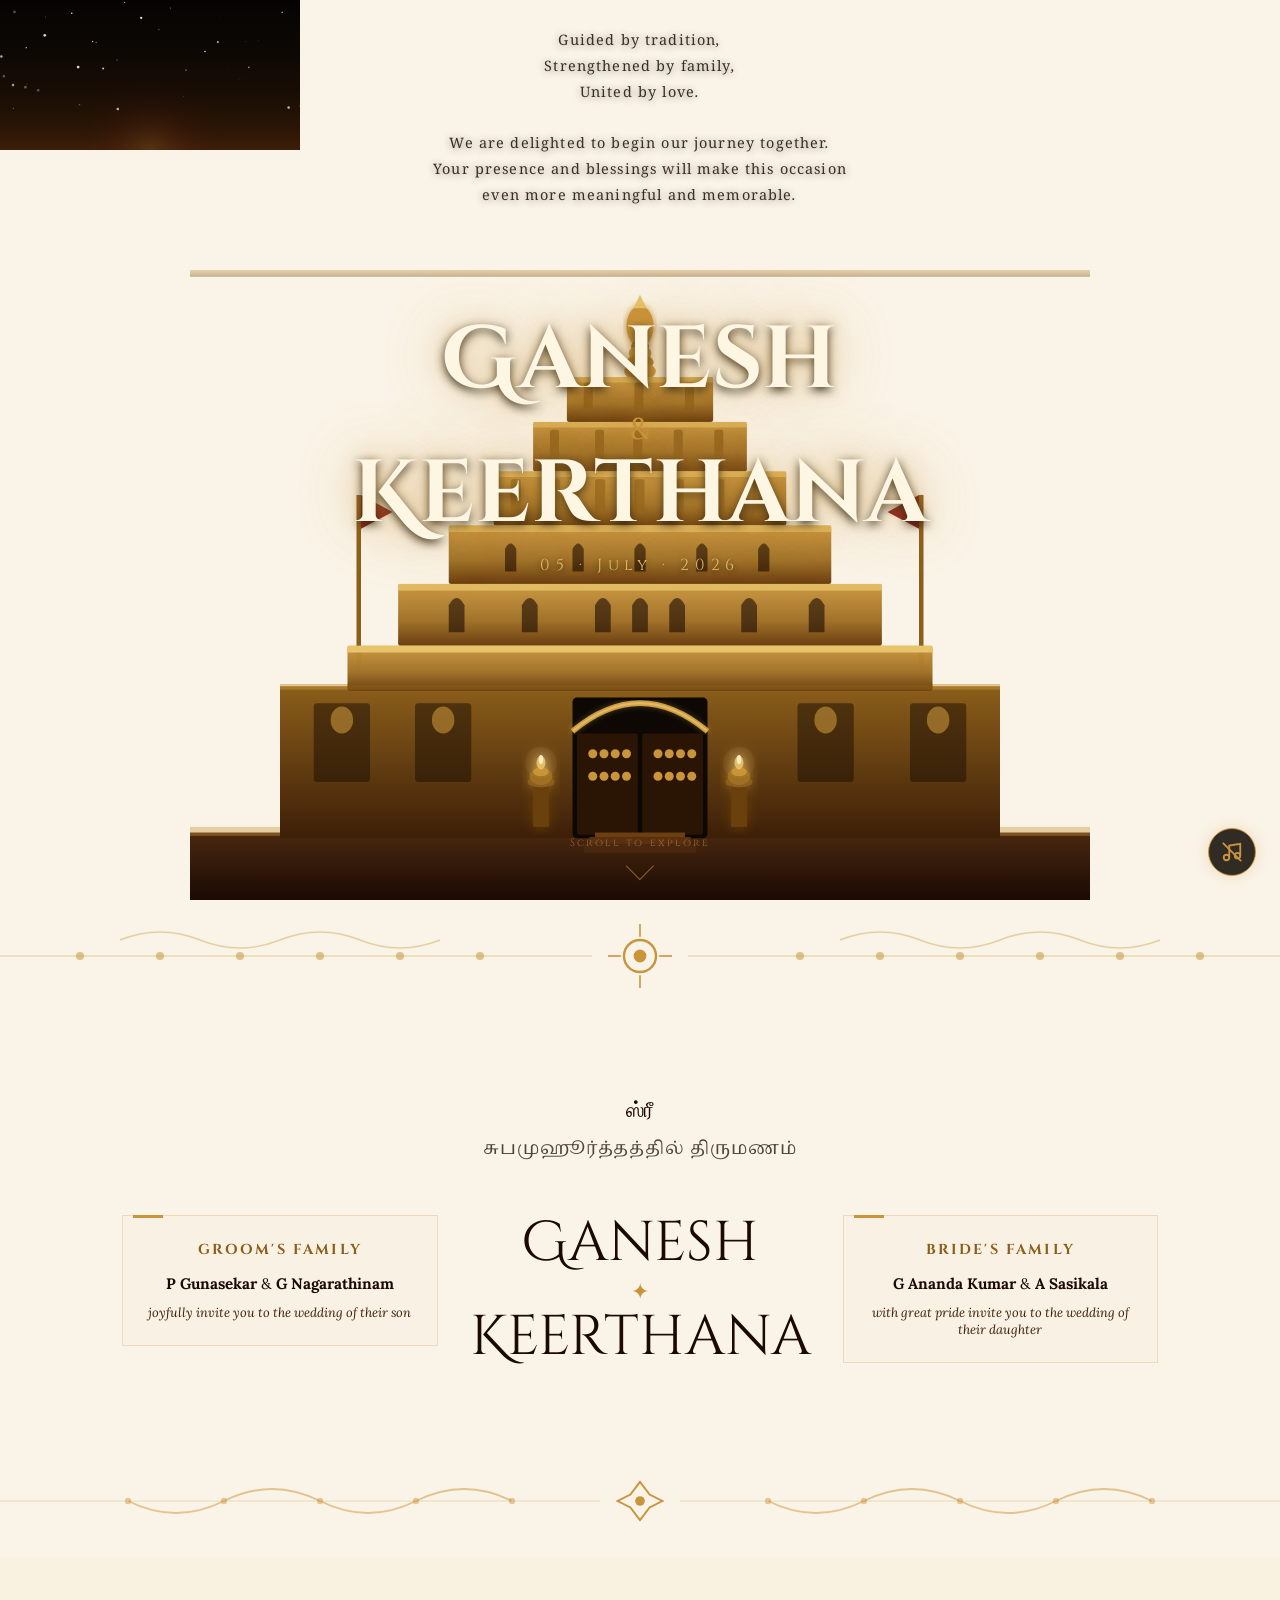
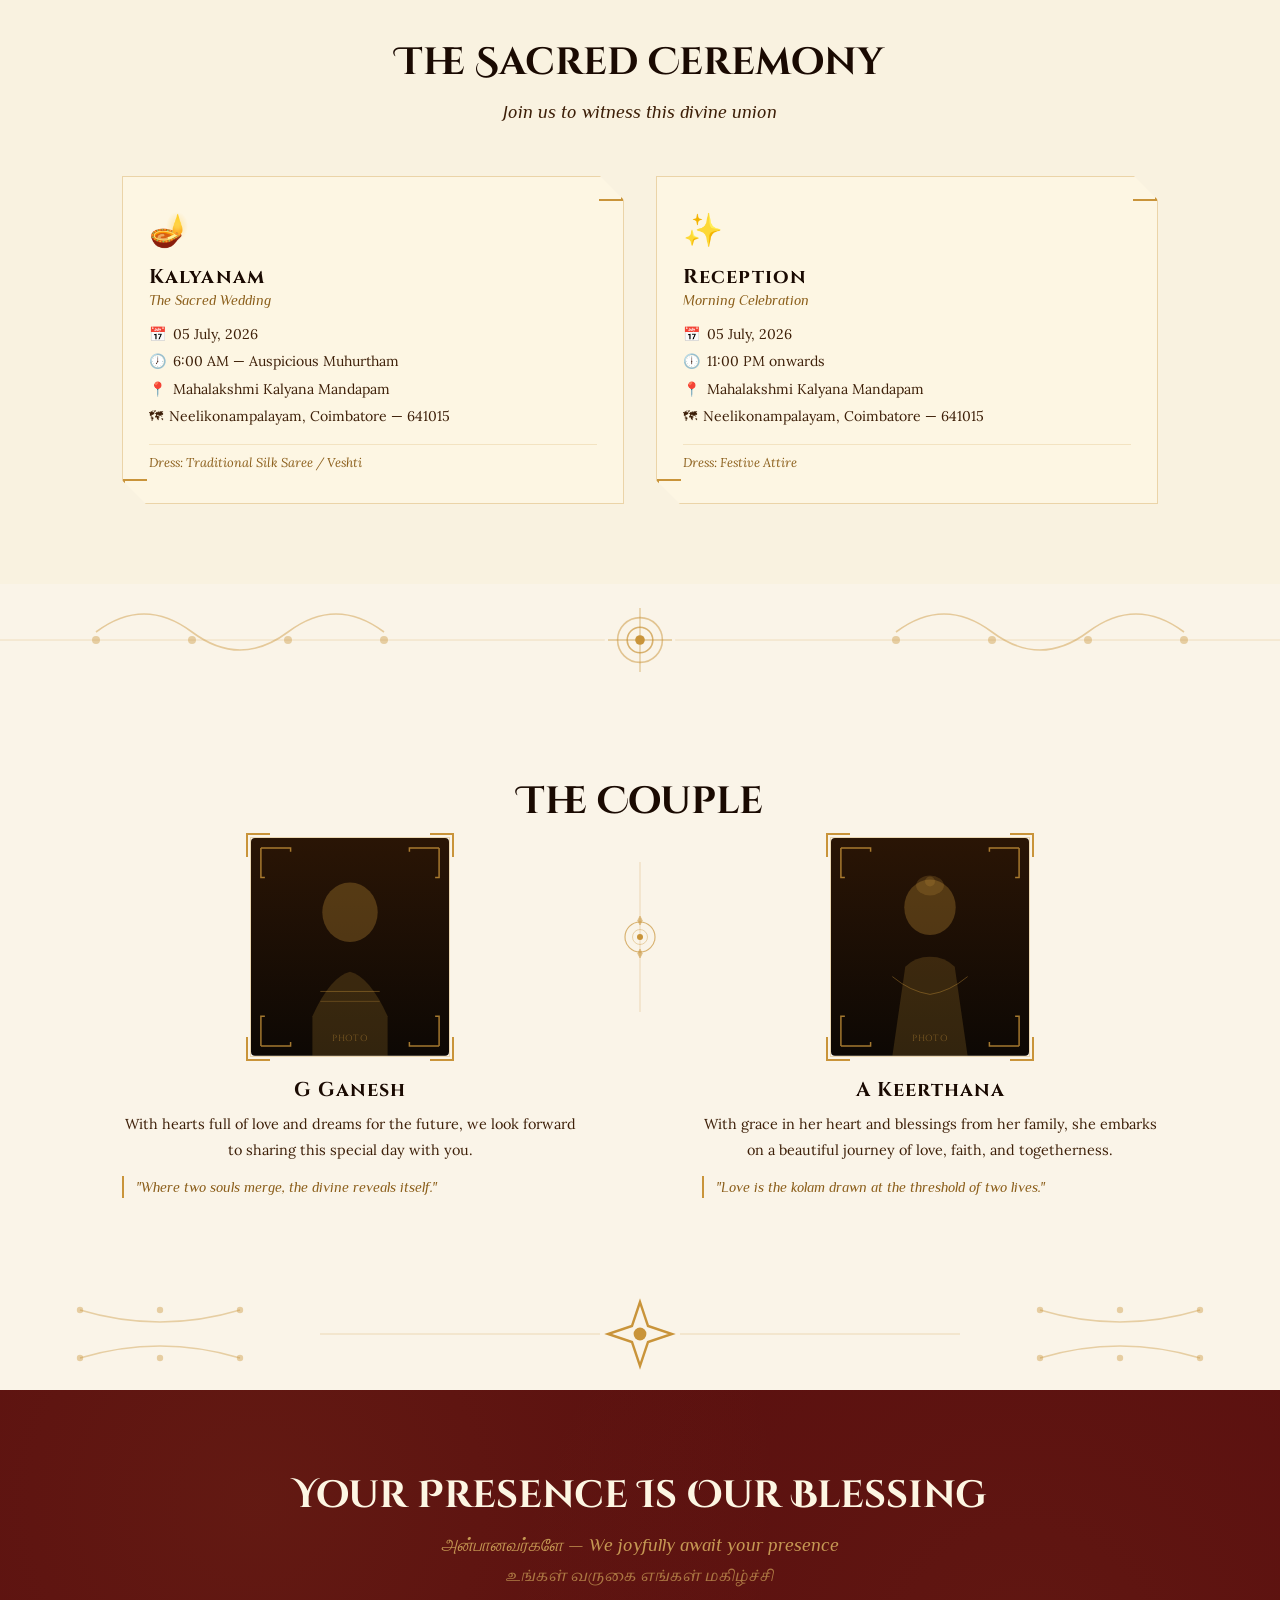
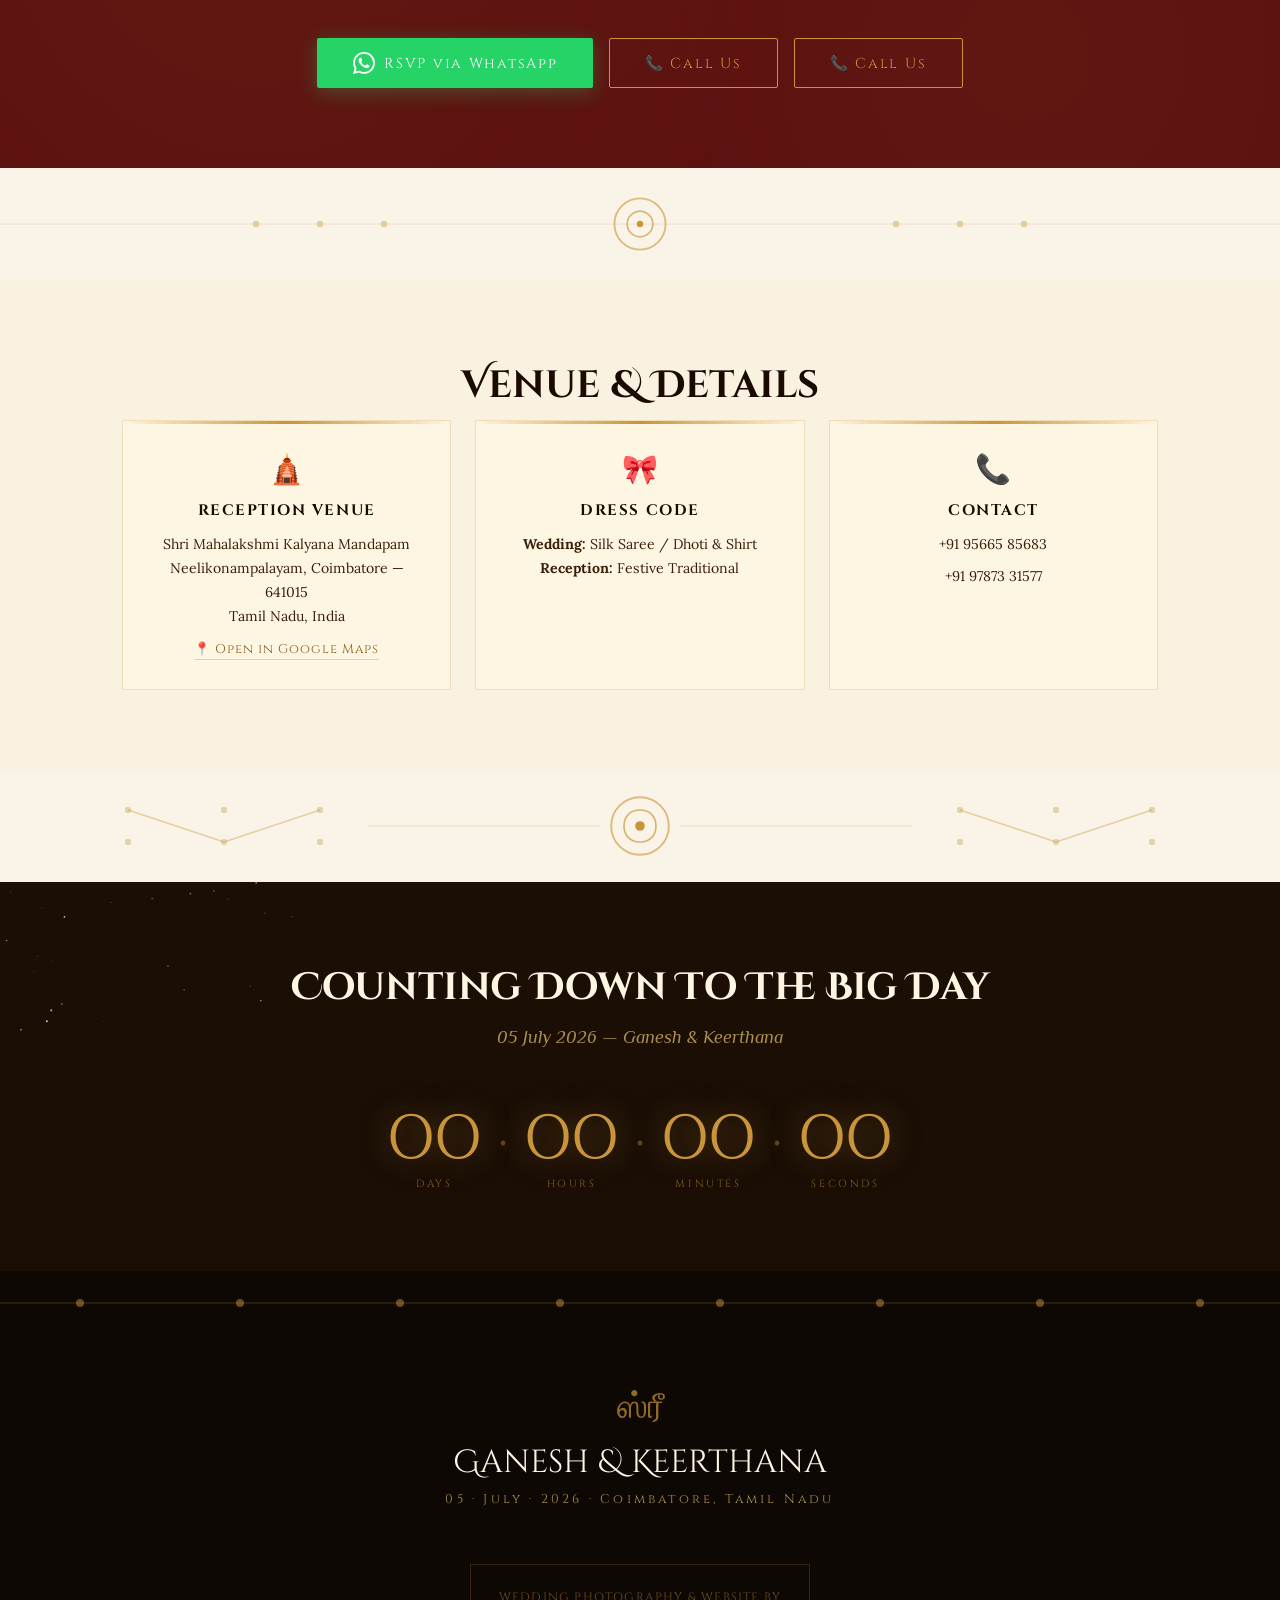
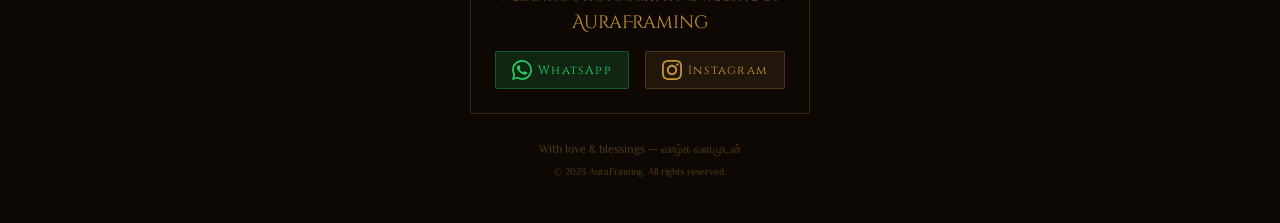
==== invitation.html @ c66b98dd "Updated website TEXT" ====
<!DOCTYPE html>
<html lang="en">
<head>
  <meta charset="UTF-8" />
  <meta name="viewport" content="width=device-width, initial-scale=1.0" />
  <title>Ganesh & Keerthana — Wedding Invitation</title>
  <link rel="stylesheet" href="css/style.css" />
  <link href="https://fonts.googleapis.com/css2?family=Cinzel+Decorative:wght@400;700;900&family=Cinzel:wght@400;600;900&family=Philosopher:ital,wght@0,400;0,700;1,400&family=Lora:ital,wght@0,400;0,600;1,400&family=Noto+Serif+Tamil:wght@400;600;700&display=swap" rel="stylesheet" />
</head>
<body>

<!-- ═══ SCROLL PROGRESS BAR ═══ -->
<div id="scroll-bar"></div>

<!-- ═══ FLOATING DEEPAM LAMPS ═══ -->
<div id="lamp-container"></div>

<!-- ═══ MUSIC TOGGLE ═══ -->
<button id="music-btn" title="Toggle Music" onclick="toggleMusic()">
  <svg id="music-icon-on" viewBox="0 0 24 24" width="22" height="22" fill="none" stroke="currentColor" stroke-width="2">
    <path d="M9 18V5l12-2v13"/><circle cx="6" cy="18" r="3"/><circle cx="18" cy="16" r="3"/>
  </svg>
  <svg id="music-icon-off" viewBox="0 0 24 24" width="22" height="22" fill="none" stroke="currentColor" stroke-width="2" style="display:none;">
    <path d="M9 18V5l12-2v13"/><circle cx="6" cy="18" r="3"/><circle cx="18" cy="16" r="3"/>
    <line x1="2" y1="2" x2="22" y2="22" stroke="currentColor" stroke-width="2"/>
  </svg>
</button>

<audio id="bg-music" loop>
  <source src="assets/audio/Tycho - Awake.mp3" type="audio/mpeg" />
</audio>

<!-- ══════════════════════════════════════════════════════════
     §1 HERO — Temple + Stars + Names
══════════════════════════════════════════════════════════ -->
<section id="hero">
  <canvas id="hero-canvas"></canvas>

  <div class="hero-blessing">
    <span class="tamil-blessing">
Guided by tradition,<br>
Strengthened by family,<br>
United by love.<br><br>

We are delighted to begin our journey together.<br>
Your presence and blessings will make this occasion<br>
even more meaningful and memorable.
</span>
  </div>

  <!-- Temple SVG -->
  <div class="temple-wrap" id="temple-parallax">
    <svg id="temple-svg" viewBox="0 0 800 560" xmlns="http://www.w3.org/2000/svg" preserveAspectRatio="xMidYMax meet">

      <!-- Sky already in canvas; temple sits atop gradient base -->
      <defs>
        <linearGradient id="gopGrad" x1="0" y1="0" x2="0" y2="1">
          <stop offset="0%"   stop-color="#c9943a" stop-opacity=".95"/>
          <stop offset="60%"  stop-color="#a0722a"/>
          <stop offset="100%" stop-color="#6b3f10"/>
        </linearGradient>
        <linearGradient id="wallGrad" x1="0" y1="0" x2="0" y2="1">
          <stop offset="0%"   stop-color="#8b5e1a"/>
          <stop offset="100%" stop-color="#3d1f08"/>
        </linearGradient>
        <linearGradient id="groundGrad" x1="0" y1="0" x2="0" y2="1">
          <stop offset="0%"   stop-color="#4a2810"/>
          <stop offset="100%" stop-color="#1a0a03"/>
        </linearGradient>
        <filter id="glow">
          <feGaussianBlur stdDeviation="3" result="blur"/>
          <feMerge><feMergeNode in="blur"/><feMergeNode in="SourceGraphic"/></feMerge>
        </filter>
        <filter id="lampGlow">
          <feGaussianBlur stdDeviation="5" result="blur"/>
          <feMerge><feMergeNode in="blur"/><feMergeNode in="SourceGraphic"/></feMerge>
        </filter>
      </defs>

      <!-- Ground platform -->
      <rect x="0" y="500" width="800" height="60" fill="url(#groundGrad)"/>
      <rect x="0" y="495" width="800" height="8"  fill="#c9943a" opacity=".4"/>

      <!-- Wide temple wall -->
      <rect x="80"  y="370" width="640" height="135" fill="url(#wallGrad)"/>
      <rect x="80"  y="368" width="640" height="5"   fill="#c9943a" opacity=".5"/>

      <!-- Wall decorative niches -->
      <rect x="110" y="385" width="50" height="70" rx="3" fill="#1a0e05" opacity=".5"/>
      <rect x="200" y="385" width="50" height="70" rx="3" fill="#1a0e05" opacity=".5"/>
      <rect x="540" y="385" width="50" height="70" rx="3" fill="#1a0e05" opacity=".5"/>
      <rect x="640" y="385" width="50" height="70" rx="3" fill="#1a0e05" opacity=".5"/>

      <!-- Small deity figures in niches (simple) -->
      <ellipse cx="135" cy="400" rx="10" ry="12" fill="#c9943a" opacity=".6"/>
      <ellipse cx="225" cy="400" rx="10" ry="12" fill="#c9943a" opacity=".6"/>
      <ellipse cx="565" cy="400" rx="10" ry="12" fill="#c9943a" opacity=".6"/>
      <ellipse cx="665" cy="400" rx="10" ry="12" fill="#c9943a" opacity=".6"/>

      <!-- Flag poles -->
      <rect x="148" y="200" width="4"  height="175" fill="#8b5e1a"/>
      <rect x="648" y="200" width="4"  height="175" fill="#8b5e1a"/>
      <polygon points="152,200 152,230 180,215" fill="#8b1a1a"/>
      <polygon points="648,200 648,230 620,215" fill="#8b1a1a"/>

      <!-- GOPURAM — Main tower tiers (7 tiers, widening downward) -->
      <!-- Tier 7 (top — kalasha) -->
      <ellipse cx="400" cy="50"  rx="12" ry="18" fill="#c9943a" filter="url(#glow)"/>
      <ellipse cx="400" cy="68"  rx="8"  ry="6"  fill="#a07020"/>
      <!-- Pot stack -->
      <ellipse cx="400" cy="74"  rx="10" ry="7"  fill="#c9943a"/>
      <ellipse cx="400" cy="82"  rx="12" ry="7"  fill="#b08020"/>
      <ellipse cx="400" cy="90"  rx="14" ry="8"  fill="#c9943a"/>
      <!-- Finial spike -->
      <rect x="397" y="30" width="6" height="22" fill="#c9943a"/>
      <polygon points="400,22 394,34 406,34" fill="#e8c46a"/>

      <!-- Tier 6 -->
      <rect x="335" y="95"  width="130" height="40" rx="2" fill="url(#gopGrad)"/>
      <rect x="335" y="95"  width="130" height="5"  rx="1" fill="#e8c46a" opacity=".6"/>
      <!-- Miniature figures tier 6 -->
      <rect x="350" y="100" width="8"  height="25" rx="2" fill="#8b5e1a" opacity=".7"/>
      <rect x="395" y="100" width="8"  height="25" rx="2" fill="#8b5e1a" opacity=".7"/>
      <rect x="440" y="100" width="8"  height="25" rx="2" fill="#8b5e1a" opacity=".7"/>

      <!-- Tier 5 -->
      <rect x="305" y="135" width="190" height="44" rx="2" fill="url(#gopGrad)"/>
      <rect x="305" y="135" width="190" height="5"  fill="#e8c46a" opacity=".6"/>
      <rect x="320" y="142" width="8"  height="28" rx="2" fill="#8b5e1a" opacity=".7"/>
      <rect x="360" y="142" width="8"  height="28" rx="2" fill="#8b5e1a" opacity=".7"/>
      <rect x="394" y="142" width="8"  height="28" rx="2" fill="#8b5e1a" opacity=".7"/>
      <rect x="430" y="142" width="8"  height="28" rx="2" fill="#8b5e1a" opacity=".7"/>
      <rect x="466" y="142" width="8"  height="28" rx="2" fill="#8b5e1a" opacity=".7"/>

      <!-- Tier 4 -->
      <rect x="270" y="179" width="260" height="48" rx="2" fill="url(#gopGrad)"/>
      <rect x="270" y="179" width="260" height="5"  fill="#e8c46a" opacity=".7"/>
      <rect x="285" y="186" width="9"  height="32" rx="2" fill="#8b5e1a" opacity=".7"/>
      <rect x="320" y="186" width="9"  height="32" rx="2" fill="#8b5e1a" opacity=".7"/>
      <rect x="360" y="186" width="9"  height="32" rx="2" fill="#8b5e1a" opacity=".7"/>
      <rect x="395" y="186" width="9"  height="32" rx="2" fill="#8b5e1a" opacity=".7"/>
      <rect x="430" y="186" width="9"  height="32" rx="2" fill="#8b5e1a" opacity=".7"/>
      <rect x="466" y="186" width="9"  height="32" rx="2" fill="#8b5e1a" opacity=".7"/>
      <rect x="500" y="186" width="9"  height="32" rx="2" fill="#8b5e1a" opacity=".7"/>

      <!-- Tier 3 -->
      <rect x="230" y="227" width="340" height="52" rx="2" fill="url(#gopGrad)"/>
      <rect x="230" y="227" width="340" height="6"  fill="#e8c46a" opacity=".7"/>
      <!-- Arch windows on tier 3 -->
      <path d="M280 248 Q285 238 290 248 L290 268 L280 268 Z" fill="#1a0a03" opacity=".6"/>
      <path d="M340 248 Q345 238 350 248 L350 268 L340 268 Z" fill="#1a0a03" opacity=".6"/>
      <path d="M395 248 Q400 238 405 248 L405 268 L395 268 Z" fill="#1a0a03" opacity=".6"/>
      <path d="M450 248 Q455 238 460 248 L460 268 L450 268 Z" fill="#1a0a03" opacity=".6"/>
      <path d="M505 248 Q510 238 515 248 L515 268 L505 268 Z" fill="#1a0a03" opacity=".6"/>

      <!-- Tier 2 -->
      <rect x="185" y="279" width="430" height="55" rx="2" fill="url(#gopGrad)"/>
      <rect x="185" y="279" width="430" height="6"  fill="#e8c46a" opacity=".8"/>
      <path d="M230 298 Q237 285 244 298 L244 322 L230 322 Z" fill="#1a0a03" opacity=".6"/>
      <path d="M295 298 Q302 285 309 298 L309 322 L295 322 Z" fill="#1a0a03" opacity=".6"/>
      <path d="M360 298 Q367 285 374 298 L374 322 L360 322 Z" fill="#1a0a03" opacity=".6"/>
      <path d="M393 298 Q400 285 407 298 L407 322 L393 322 Z" fill="#1a0a03" opacity=".6"/>
      <path d="M426 298 Q433 285 440 298 L440 322 L426 322 Z" fill="#1a0a03" opacity=".6"/>
      <path d="M490 298 Q497 285 504 298 L504 322 L490 322 Z" fill="#1a0a03" opacity=".6"/>
      <path d="M550 298 Q557 285 564 298 L564 322 L550 322 Z" fill="#1a0a03" opacity=".6"/>

      <!-- Tier 1 (base of tower) -->
      <rect x="140" y="334" width="520" height="40" rx="2" fill="url(#gopGrad)"/>
      <rect x="140" y="334" width="520" height="6"  fill="#e8c46a"/>
      <rect x="140" y="369" width="520" height="4"  fill="#8b5e1a" opacity=".6"/>

      <!-- ARCHED ENTRANCE -->
      <rect x="340" y="380" width="120" height="125" rx="4" fill="#0d0804"/>
      <path d="M340 410 Q400 360 460 410" fill="none" stroke="#c9943a" stroke-width="5"/>
      <!-- Door panels -->
      <rect x="344" y="412" width="54" height="90" rx="2" fill="#2a1505"/>
      <rect x="402" y="412" width="54" height="90" rx="2" fill="#2a1505"/>
      <!-- Door studs -->
      <circle cx="358" cy="430" r="4" fill="#c9943a"/>
      <circle cx="368" cy="430" r="4" fill="#c9943a"/>
      <circle cx="378" cy="430" r="4" fill="#c9943a"/>
      <circle cx="388" cy="430" r="4" fill="#c9943a"/>
      <circle cx="358" cy="450" r="4" fill="#c9943a"/>
      <circle cx="368" cy="450" r="4" fill="#c9943a"/>
      <circle cx="378" cy="450" r="4" fill="#c9943a"/>
      <circle cx="388" cy="450" r="4" fill="#c9943a"/>
      <circle cx="416" cy="430" r="4" fill="#c9943a"/>
      <circle cx="426" cy="430" r="4" fill="#c9943a"/>
      <circle cx="436" cy="430" r="4" fill="#c9943a"/>
      <circle cx="446" cy="430" r="4" fill="#c9943a"/>
      <circle cx="416" cy="450" r="4" fill="#c9943a"/>
      <circle cx="426" cy="450" r="4" fill="#c9943a"/>
      <circle cx="436" cy="450" r="4" fill="#c9943a"/>
      <circle cx="446" cy="450" r="4" fill="#c9943a"/>
      <!-- Arch glow -->
      <path d="M340 410 Q400 360 460 410" fill="none" stroke="#e8c46a" stroke-width="2" opacity=".8" filter="url(#glow)"/>

      <!-- OIL LAMPS flanking entrance -->
      <!-- Left lamp -->
      <g class="hero-lamp" filter="url(#lampGlow)">
        <rect x="305" y="455" width="14" height="40" fill="#6b3f10"/>
        <ellipse cx="312" cy="455" rx="12" ry="5"   fill="#8b5e1a"/>
        <ellipse cx="312" cy="450" rx="10" ry="8"   fill="#a07020"/>
        <ellipse cx="312" cy="446" rx="7"  ry="4"   fill="#c9943a"/>
        <!-- Flame -->
        <ellipse cx="312" cy="438" rx="4"  ry="6"   fill="#e8c46a" class="lamp-flame"/>
        <ellipse cx="312" cy="435" rx="2"  ry="4"   fill="#fff8d0" class="lamp-flame"/>
        <!-- Glow -->
        <circle  cx="312" cy="438" r="14"            fill="#c9943a" opacity=".12"/>
      </g>
      <!-- Right lamp -->
      <g class="hero-lamp" filter="url(#lampGlow)">
        <rect x="481" y="455" width="14" height="40" fill="#6b3f10"/>
        <ellipse cx="488" cy="455" rx="12" ry="5"   fill="#8b5e1a"/>
        <ellipse cx="488" cy="450" rx="10" ry="8"   fill="#a07020"/>
        <ellipse cx="488" cy="446" rx="7"  ry="4"   fill="#c9943a"/>
        <ellipse cx="488" cy="438" rx="4"  ry="6"   fill="#e8c46a" class="lamp-flame"/>
        <ellipse cx="488" cy="435" rx="2"  ry="4"   fill="#fff8d0" class="lamp-flame"/>
        <circle  cx="488" cy="438" r="14"            fill="#c9943a" opacity=".12"/>
      </g>

      <!-- Steps -->
      <rect x="360" y="500" width="80" height="8"  fill="#6b3f10"/>
      <rect x="355" y="504" width="90" height="8"  fill="#5a3010"/>
      <rect x="350" y="510" width="100" height="8" fill="#4a2810"/>

      <!-- Decorative border strip at very top of SVG -->
      <rect x="0" y="0" width="800" height="6" fill="url(#gopGrad)" opacity=".4"/>
    </svg>
  </div>

  <!-- Hero text -->
  <div class="hero-text" id="hero-text">
    <h1 class="hero-groom" id="hero-groom">Ganesh</h1>
    <div class="hero-ampersand">&amp;</div>
    <h1 class="hero-bride" id="hero-bride">Keerthana</h1>
    <p class="hero-date">05 · July · 2026</p>
  </div>

  <div class="scroll-hint">
    <span>Scroll to explore</span>
    <div class="scroll-arrow"></div>
  </div>
</section>


<!-- ═══ KOLAM DIVIDER 1 ═══ -->
<div class="kolam-divider" aria-hidden="true">
  <svg viewBox="0 0 800 60" xmlns="http://www.w3.org/2000/svg">
    <!-- Dot grid kolam -->
    <g fill="#c9943a" opacity=".55">
      <!-- Row 1 -->
      <circle cx="50"  cy="30" r="2.5"/>
      <circle cx="100" cy="30" r="2.5"/>
      <circle cx="150" cy="30" r="2.5"/>
      <circle cx="200" cy="30" r="2.5"/>
      <circle cx="250" cy="30" r="2.5"/>
      <circle cx="300" cy="30" r="2.5"/>
      <circle cx="500" cy="30" r="2.5"/>
      <circle cx="550" cy="30" r="2.5"/>
      <circle cx="600" cy="30" r="2.5"/>
      <circle cx="650" cy="30" r="2.5"/>
      <circle cx="700" cy="30" r="2.5"/>
      <circle cx="750" cy="30" r="2.5"/>
    </g>
    <!-- Connecting curves -->
    <path d="M75 20 Q100 10 125 20 Q150 30 175 20 Q200 10 225 20 Q250 30 275 20" fill="none" stroke="#c9943a" stroke-width="1" opacity=".4"/>
    <path d="M525 20 Q550 10 575 20 Q600 30 625 20 Q650 10 675 20 Q700 30 725 20" fill="none" stroke="#c9943a" stroke-width="1" opacity=".4"/>
    <!-- Centre ornament -->
    <g transform="translate(400,30)">
      <circle r="10" fill="none" stroke="#c9943a" stroke-width="1.5"/>
      <circle r="4"  fill="#c9943a"/>
      <line x1="-20" y1="0" x2="-12" y2="0" stroke="#c9943a" stroke-width="1"/>
      <line x1="12"  y1="0" x2="20"  y2="0" stroke="#c9943a" stroke-width="1"/>
      <line x1="0" y1="-20" x2="0"  y2="-12" stroke="#c9943a" stroke-width="1"/>
      <line x1="0" y1="12"  x2="0"  y2="20"  stroke="#c9943a" stroke-width="1"/>
    </g>
    <!-- Long lines -->
    <line x1="0"   y1="30" x2="370" y2="30" stroke="#c9943a" stroke-width=".8" opacity=".3"/>
    <line x1="430" y1="30" x2="800" y2="30" stroke="#c9943a" stroke-width=".8" opacity=".3"/>
  </svg>
</div>


<!-- ══════════════════════════════════════════════════════════
     §2 BLESSING
══════════════════════════════════════════════════════════ -->
<section id="blessing" class="reveal-section">
  <div class="section-inner">
    <p class="sanskrit-verse reveal-item">
      ஸ்ரீ <br/>
      <span class="tamil-sub">சுபமுஹூர்த்தத்தில் திருமணம்</span>
    </p>

    <div class="family-tree reveal-item">
      <div class="family-col">
        <h3>Groom's Family</h3>
        <p class="parents"><strong>P Gunasekar </strong> &amp; <strong> G Nagarathinam</strong></p>
        <p class="invite-line">joyfully invite you to the wedding of their son</p>
      </div>
      <div class="family-names-center">
        <div class="big-names reveal-item">
          <span class="big-groom">Ganesh</span>
          <span class="big-and">✦</span>
          <span class="big-bride">Keerthana</span>
        </div>
      </div>
      <div class="family-col">
        <h3>Bride's Family</h3>
        <p class="parents"><strong> G Ananda Kumar</strong> &amp; <strong>A Sasikala</strong></p>
        <p class="invite-line">with great pride invite you to the wedding of their daughter</p>
      </div>
    </div>
  </div>
</section>


<!-- ═══ KOLAM DIVIDER 2 ═══ -->
<div class="kolam-divider kolam-flip" aria-hidden="true">
  <svg viewBox="0 0 800 60" xmlns="http://www.w3.org/2000/svg">
    <g fill="#c9943a" opacity=".45">
      <circle cx="80"  cy="30" r="2"/><circle cx="140" cy="30" r="2"/><circle cx="200" cy="30" r="2"/>
      <circle cx="260" cy="30" r="2"/><circle cx="320" cy="30" r="2"/>
      <circle cx="480" cy="30" r="2"/><circle cx="540" cy="30" r="2"/>
      <circle cx="600" cy="30" r="2"/><circle cx="660" cy="30" r="2"/><circle cx="720" cy="30" r="2"/>
    </g>
    <path d="M80 30 Q110 15 140 30 Q170 45 200 30 Q230 15 260 30 Q290 45 320 30" fill="none" stroke="#c9943a" stroke-width="1.2" opacity=".5"/>
    <path d="M480 30 Q510 15 540 30 Q570 45 600 30 Q630 15 660 30 Q690 45 720 30" fill="none" stroke="#c9943a" stroke-width="1.2" opacity=".5"/>
    <g transform="translate(400,30)">
      <polygon points="0,-12 6,-4 14,0 6,4 0,12 -6,4 -14,0 -6,-4" fill="none" stroke="#c9943a" stroke-width="1.2"/>
      <circle r="3" fill="#c9943a"/>
    </g>
    <line x1="0"   y1="30" x2="375" y2="30" stroke="#c9943a" stroke-width=".6" opacity=".3"/>
    <line x1="425" y1="30" x2="800" y2="30" stroke="#c9943a" stroke-width=".6" opacity=".3"/>
  </svg>
</div>


<!-- ══════════════════════════════════════════════════════════
     §3 EVENTS
══════════════════════════════════════════════════════════ -->
<section id="events" class="reveal-section">
  <div class="section-inner">
    <h2 class="section-title reveal-item">The Sacred Ceremony</h2>
    <p class="section-sub reveal-item">Join us to witness this divine union</p>

    <div class="events-grid reveal-item">

      <!-- Kalyanam -->
      <div class="event-card">
        <div class="event-card-inner">
          <div class="event-icon">🪔</div>
          <h3>Kalyanam</h3>
          <p class="event-sub">The Sacred Wedding</p>
          <div class="event-detail"><span>📅</span> 05 July, 2026</div>
          <div class="event-detail"><span>🕖</span> 6:00 AM — Auspicious Muhurtham</div>
          <div class="event-detail"><span>📍</span> Mahalakshmi Kalyana Mandapam</div>
          <div class="event-detail"><span>🗺</span> Neelikonampalayam, Coimbatore — 641015</div>
          <p class="event-note">Dress: Traditional Silk Saree / Veshti</p>
        </div>
      </div>

      <!-- Reception -->
      <div class="event-card">
        <div class="event-card-inner">
          <div class="event-icon">✨</div>
          <h3>Reception</h3>
          <p class="event-sub">Morning Celebration</p>
          <div class="event-detail"><span>📅</span> 05 July, 2026</div>
          <div class="event-detail"><span>🕕</span> 11:00 PM onwards</div>
          <div class="event-detail"><span>📍</span> Mahalakshmi Kalyana Mandapam</div>
          <div class="event-detail"><span>🗺</span> Neelikonampalayam, Coimbatore — 641015</div>
          <p class="event-note">Dress: Festive Attire</p>
        </div>
      </div>

    </div>
  </div>
</section>


<!-- ═══ KOLAM DIVIDER 3 ═══ -->
<div class="kolam-divider" aria-hidden="true">
  <svg viewBox="0 0 800 60" xmlns="http://www.w3.org/2000/svg">
    <g fill="#c9943a" opacity=".4">
      <circle cx="60"  cy="30" r="2.5"/><circle cx="120" cy="30" r="2.5"/>
      <circle cx="180" cy="30" r="2.5"/><circle cx="240" cy="30" r="2.5"/>
      <circle cx="560" cy="30" r="2.5"/><circle cx="620" cy="30" r="2.5"/>
      <circle cx="680" cy="30" r="2.5"/><circle cx="740" cy="30" r="2.5"/>
    </g>
    <path d="M60 25 C 80 10 100 10 120 25 C 140 40 160 40 180 25 C 200 10 220 10 240 25" fill="none" stroke="#c9943a" stroke-width="1" opacity=".45"/>
    <path d="M560 25 C 580 10 600 10 620 25 C 640 40 660 40 680 25 C 700 10 720 10 740 25" fill="none" stroke="#c9943a" stroke-width="1" opacity=".45"/>
    <g transform="translate(400,30)">
      <circle r="14" fill="none" stroke="#c9943a" stroke-width="1" opacity=".5"/>
      <circle r="8"  fill="none" stroke="#c9943a" stroke-width="1" opacity=".7"/>
      <circle r="3"  fill="#c9943a"/>
      <line x1="-20" y1="0" x2="20" y2="0"  stroke="#c9943a" stroke-width=".8" opacity=".5"/>
      <line x1="0" y1="-20" x2="0" y2="20"  stroke="#c9943a" stroke-width=".8" opacity=".5"/>
    </g>
    <line x1="0"   y1="30" x2="378" y2="30" stroke="#c9943a" stroke-width=".5" opacity=".3"/>
    <line x1="422" y1="30" x2="800" y2="30" stroke="#c9943a" stroke-width=".5" opacity=".3"/>
  </svg>
</div>


<!-- ══════════════════════════════════════════════════════════
     §4 COUPLE
══════════════════════════════════════════════════════════ -->
<section id="couple" class="reveal-section">
  <div class="section-inner">
    <h2 class="section-title reveal-item">The Couple</h2>

    <div class="couple-grid">

      <!-- Groom -->
      <div class="person-card reveal-item">
        <div class="photo-frame">
          <div class="photo-placeholder">
            <svg viewBox="0 0 200 220" xmlns="http://www.w3.org/2000/svg">
              <defs>
                <linearGradient id="phGrad" x1="0" y1="0" x2="0" y2="1">
                  <stop offset="0%" stop-color="#2a1505"/><stop offset="100%" stop-color="#0d0804"/>
                </linearGradient>
              </defs>
              <rect width="200" height="220" fill="url(#phGrad)" rx="4"/>
              <!-- Ornate corner frames -->
              <g stroke="#c9943a" stroke-width="1.5" fill="none" opacity=".8">
                <path d="M10 10 L40 10 L40 14 M10 10 L10 40 L14 40"/>
                <path d="M190 10 L160 10 L160 14 M190 10 L190 40 L186 40"/>
                <path d="M10 210 L40 210 L40 206 M10 210 L10 180 L14 180"/>
                <path d="M190 210 L160 210 L160 206 M190 210 L190 180 L186 180"/>
              </g>
              <!-- Silhouette groom -->
              <ellipse cx="100" cy="75"  rx="28" ry="30" fill="#c9943a" opacity=".3"/>
              <path d="M62 180 Q80 140 100 135 Q120 140 138 180 L138 220 L62 220 Z" fill="#c9943a" opacity=".2"/>
              <!-- Veshti lines -->
              <line x1="70" y1="155" x2="130" y2="155" stroke="#c9943a" stroke-width="1" opacity=".4"/>
              <line x1="70" y1="165" x2="130" y2="165" stroke="#c9943a" stroke-width="1" opacity=".3"/>
              <text x="100" y="205" text-anchor="middle" fill="#c9943a" opacity=".5" font-size="9" font-family="Cinzel,serif" letter-spacing="1">PHOTO</text>
            </svg>
          </div>
          <div class="frame-corner tl"></div>
          <div class="frame-corner tr"></div>
          <div class="frame-corner bl"></div>
          <div class="frame-corner br"></div>
        </div>
        <h3 class="person-name">G Ganesh</h3>
        <p class="person-bio">With hearts full of love and dreams for the future, we look forward to sharing this special day with you.</p>
        <blockquote class="person-quote">"Where two souls merge, the divine reveals itself."</blockquote>
      </div>

      <!-- Centre ornament -->
      <div class="couple-center-ornament reveal-item">
        <svg viewBox="0 0 80 200" xmlns="http://www.w3.org/2000/svg">
          <line x1="40" y1="0" x2="40" y2="200" stroke="#c9943a" stroke-width="1" opacity=".4"/>
          <g transform="translate(40,100)" fill="none" stroke="#c9943a">
            <circle r="20" stroke-width="1.5" opacity=".7"/>
            <circle r="10" stroke-width="1"   opacity=".5"/>
            <circle r="4"  fill="#c9943a" stroke="none"/>
            <path d="M0 -28 L3 -22 L0 -16 L-3 -22 Z" fill="#c9943a" opacity=".6"/>
            <path d="M0  28 L3  22 L0  16 L-3  22 Z" fill="#c9943a" opacity=".6"/>
          </g>
        </svg>
      </div>

      <!-- Bride -->
      <div class="person-card reveal-item">
        <div class="photo-frame">
          <div class="photo-placeholder">
            <svg viewBox="0 0 200 220" xmlns="http://www.w3.org/2000/svg">
              <rect width="200" height="220" fill="url(#phGrad)" rx="4"/>
              <g stroke="#c9943a" stroke-width="1.5" fill="none" opacity=".8">
                <path d="M10 10 L40 10 L40 14 M10 10 L10 40 L14 40"/>
                <path d="M190 10 L160 10 L160 14 M190 10 L190 40 L186 40"/>
                <path d="M10 210 L40 210 L40 206 M10 210 L10 180 L14 180"/>
                <path d="M190 210 L160 210 L160 206 M190 210 L190 180 L186 180"/>
              </g>
              <ellipse cx="100" cy="70"  rx="26" ry="28" fill="#c9943a" opacity=".3"/>
              <!-- Saree drape lines -->
              <path d="M75 130 Q85 120 100 120 Q115 120 125 130 L138 220 L62 220 Z" fill="#c9943a" opacity=".2"/>
              <path d="M62 140 Q80 155 100 158 Q120 155 138 140" fill="none" stroke="#c9943a" stroke-width="1" opacity=".4"/>
              <!-- Hair bun -->
              <ellipse cx="100" cy="48"  rx="14" ry="10" fill="#c9943a" opacity=".2"/>
              <circle  cx="100" cy="44"  r="5"          fill="#c9943a" opacity=".2"/>
              <text x="100" y="205" text-anchor="middle" fill="#c9943a" opacity=".5" font-size="9" font-family="Cinzel,serif" letter-spacing="1">PHOTO</text>
            </svg>
          </div>
          <div class="frame-corner tl"></div>
          <div class="frame-corner tr"></div>
          <div class="frame-corner bl"></div>
          <div class="frame-corner br"></div>
        </div>
        <h3 class="person-name">A Keerthana </h3>
        <p class="person-bio">With grace in her heart and blessings from her family, she embarks on a beautiful journey of love, faith, and togetherness.</p>
        <blockquote class="person-quote">"Love is the kolam drawn at the threshold of two lives."</blockquote>
      </div>

    </div>
  </div>
</section>


<!-- ═══ KOLAM DIVIDER 4 ═══ -->
<div class="kolam-divider kolam-flip" aria-hidden="true">
  <svg viewBox="0 0 800 60" xmlns="http://www.w3.org/2000/svg">
    <g fill="#c9943a" opacity=".4">
      <circle cx="50"  cy="15" r="2"/><circle cx="100" cy="15" r="2"/><circle cx="150" cy="15" r="2"/>
      <circle cx="50"  cy="45" r="2"/><circle cx="100" cy="45" r="2"/><circle cx="150" cy="45" r="2"/>
      <circle cx="650" cy="15" r="2"/><circle cx="700" cy="15" r="2"/><circle cx="750" cy="15" r="2"/>
      <circle cx="650" cy="45" r="2"/><circle cx="700" cy="45" r="2"/><circle cx="750" cy="45" r="2"/>
    </g>
    <path d="M50 15 Q100 30 150 15" fill="none" stroke="#c9943a" stroke-width="1" opacity=".4"/>
    <path d="M50 45 Q100 30 150 45" fill="none" stroke="#c9943a" stroke-width="1" opacity=".4"/>
    <path d="M650 15 Q700 30 750 15" fill="none" stroke="#c9943a" stroke-width="1" opacity=".4"/>
    <path d="M650 45 Q700 30 750 45" fill="none" stroke="#c9943a" stroke-width="1" opacity=".4"/>
    <g transform="translate(400,30)">
      <path d="M0,-20 L5,-5 L20,0 L5,5 L0,20 L-5,5 L-20,0 L-5,-5 Z" fill="none" stroke="#c9943a" stroke-width="1.5"/>
      <circle r="4" fill="#c9943a"/>
    </g>
    <line x1="200" y1="30" x2="375" y2="30" stroke="#c9943a" stroke-width=".6" opacity=".3"/>
    <line x1="425" y1="30" x2="600" y2="30" stroke="#c9943a" stroke-width=".6" opacity=".3"/>
  </svg>
</div>


<!-- ══════════════════════════════════════════════════════════
     §5 RSVP
══════════════════════════════════════════════════════════ -->
<section id="rsvp" class="reveal-section">
  <div class="rsvp-bg-pattern"></div>
  <div class="section-inner rsvp-inner">
    <h2 class="section-title reveal-item" style="color:#fdf6e3;">Your Presence Is Our Blessing</h2>
    <p class="section-sub reveal-item" style="color:rgba(232,196,106,.75);">
      அன்பானவர்களே — We joyfully await your presence<br/>
      <span class="tamil-sub">உங்கள் வருகை எங்கள் மகிழ்ச்சி</span>
    </p>

    <div class="rsvp-actions reveal-item">
      <a class="btn-whatsapp"
         href="https://wa.me/919566585683"
         target="_blank" rel="noopener">
        <svg viewBox="0 0 24 24" width="22" height="22" fill="currentColor">
          <path d="M17.472 14.382c-.297-.149-1.758-.867-2.03-.967-.273-.099-.471-.148-.67.15-.197.297-.767.966-.94 1.164-.173.199-.347.223-.644.075-.297-.15-1.255-.463-2.39-1.475-.883-.788-1.48-1.761-1.653-2.059-.173-.297-.018-.458.13-.606.134-.133.298-.347.446-.521.149-.174.198-.298.298-.497.099-.198.05-.371-.025-.521-.075-.149-.669-1.612-.916-2.207-.242-.579-.487-.5-.669-.51-.173-.008-.371-.01-.57-.01-.198 0-.52.074-.792.372-.272.297-1.04 1.016-1.04 2.479 0 1.462 1.065 2.875 1.213 3.074.149.198 2.096 3.2 5.077 4.487.709.306 1.262.489 1.694.625.712.227 1.36.195 1.871.118.571-.085 1.758-.719 2.006-1.413.248-.694.248-1.289.173-1.413-.074-.124-.272-.198-.57-.347m-5.421 7.403h-.004a9.87 9.87 0 01-5.031-1.378l-.361-.214-3.741.982.998-3.648-.235-.374a9.86 9.86 0 01-1.51-5.26c.001-5.45 4.436-9.884 9.888-9.884 2.64 0 5.122 1.03 6.988 2.898a9.825 9.825 0 012.893 6.994c-.003 5.45-4.437 9.884-9.885 9.884m8.413-18.297A11.815 11.815 0 0012.05 0C5.495 0 .16 5.335.157 11.892c0 2.096.547 4.142 1.588 5.945L.057 24l6.305-1.654a11.882 11.882 0 005.683 1.448h.005c6.554 0 11.89-5.335 11.893-11.893a11.821 11.821 0 00-3.48-8.413z"/>
        </svg>
        RSVP via WhatsApp
      </a>
      <a class="btn-call" href="tel:+919787331577">
        📞 Call Us
      </a>
      
      <a class="btn-call" href="tel:+917708273466">
        📞 Call Us
      </a>
    </div>
  </div>
</section>


<!-- ═══ KOLAM DIVIDER 5 ═══ -->
<div class="kolam-divider" aria-hidden="true">
  <svg viewBox="0 0 800 60" xmlns="http://www.w3.org/2000/svg">
    <line x1="0" y1="30" x2="800" y2="30" stroke="#c9943a" stroke-width=".5" opacity=".25"/>
    <g transform="translate(400,30)">
      <circle r="16" fill="none" stroke="#c9943a" stroke-width="1.2" opacity=".6"/>
      <circle r="8"  fill="none" stroke="#c9943a" stroke-width="1"   opacity=".7"/>
      <circle r="2"  fill="#c9943a"/>
    </g>
    <g fill="#c9943a" opacity=".4">
      <circle cx="160" cy="30" r="2"/><circle cx="200" cy="30" r="2"/><circle cx="240" cy="30" r="2"/>
      <circle cx="560" cy="30" r="2"/><circle cx="600" cy="30" r="2"/><circle cx="640" cy="30" r="2"/>
    </g>
  </svg>
</div>


<!-- ══════════════════════════════════════════════════════════
     §6 DETAILS
══════════════════════════════════════════════════════════ -->
<section id="details" class="reveal-section">
  <div class="section-inner">
    <h2 class="section-title reveal-item">Venue &amp; Details</h2>

    <div class="details-grid">

      <div class="detail-card reveal-item">
        <div class="detail-icon">🛕</div>
        <h3>Reception Venue</h3>
        <p> Shri Mahalakshmi Kalyana Mandapam<br/>Neelikonampalayam, Coimbatore — 641015<br/>Tamil Nadu, India</p>
        <a class="detail-link"
           href="https://www.google.com/maps/place/11%C2%B000'33.9%22N+77%C2%B001'46.8%22E/@11.0094084,77.029663,17z/data=!3m1!4b1!4m4!3m3!8m2!3d11.0094084!4d77.029663?entry=ttu&g_ep=EgoyMDI2MDYwMy4xIKXMDSoASAFQAw%3D%3D"
           target="_blank" rel="noopener">
          📍 Open in Google Maps
        </a>
      </div>

      <div class="detail-card reveal-item">
        <div class="detail-icon">🎀</div>
        <h3>Dress Code</h3>
        <p><strong>Wedding:</strong> Silk Saree / Dhoti &amp; Shirt<br/><strong>Reception:</strong> Festive Traditional</p>
      </div>

      <div class="detail-card reveal-item">
        <div class="detail-icon">📞</div>
        <h3>Contact</h3>
        <p>+91 95665 85683</p>
        <p style="margin-top:.5rem">+91 97873 31577</p>
      </div>

    </div>
  </div>
</section>


<!-- ═══ KOLAM DIVIDER 6 ═══ -->
<div class="kolam-divider kolam-flip" aria-hidden="true">
  <svg viewBox="0 0 800 60" xmlns="http://www.w3.org/2000/svg">
    <g fill="#c9943a" opacity=".35">
      <circle cx="80"  cy="20" r="2"/><circle cx="80"  cy="40" r="2"/>
      <circle cx="140" cy="20" r="2"/><circle cx="140" cy="40" r="2"/>
      <circle cx="200" cy="20" r="2"/><circle cx="200" cy="40" r="2"/>
      <circle cx="600" cy="20" r="2"/><circle cx="600" cy="40" r="2"/>
      <circle cx="660" cy="20" r="2"/><circle cx="660" cy="40" r="2"/>
      <circle cx="720" cy="20" r="2"/><circle cx="720" cy="40" r="2"/>
    </g>
    <path d="M80 20 L140 40 L200 20" fill="none" stroke="#c9943a" stroke-width="1" opacity=".4"/>
    <path d="M600 20 L660 40 L720 20" fill="none" stroke="#c9943a" stroke-width="1" opacity=".4"/>
    <g transform="translate(400,30)">
      <path d="M0,-18 C10,-18 18,-10 18,0 C18,10 10,18 0,18 C-10,18 -18,10 -18,0 C-18,-10 -10,-18 0,-18 Z" fill="none" stroke="#c9943a" stroke-width="1.2" opacity=".6"/>
      <path d="M0,-10 C6,-10 10,-6 10,0 C10,6 6,10 0,10 C-6,10 -10,6 -10,0 C-10,-6 -6,-10 0,-10 Z" fill="none" stroke="#c9943a" stroke-width="1" opacity=".7"/>
      <circle r="3" fill="#c9943a"/>
    </g>
    <line x1="230" y1="30" x2="375" y2="30" stroke="#c9943a" stroke-width=".6" opacity=".3"/>
    <line x1="425" y1="30" x2="570" y2="30" stroke="#c9943a" stroke-width=".6" opacity=".3"/>
  </svg>
</div>


<!-- ══════════════════════════════════════════════════════════
     §7 COUNTDOWN
══════════════════════════════════════════════════════════ -->
<section id="countdown" class="reveal-section">
  <canvas id="count-canvas"></canvas>
  <div class="section-inner countdown-inner">
    <h2 class="section-title reveal-item" style="color:#fdf6e3;">Counting Down To The Big Day</h2>
    <p class="section-sub reveal-item" style="color:rgba(232,196,106,.7);">05 July 2026 — Ganesh &amp; Keerthana</p>

    <div class="countdown-grid reveal-item">
      <div class="count-unit"><span id="cd-days">--</span><label>Days</label></div>
      <div class="count-sep">·</div>
      <div class="count-unit"><span id="cd-hours">--</span><label>Hours</label></div>
      <div class="count-sep">·</div>
      <div class="count-unit"><span id="cd-mins">--</span><label>Minutes</label></div>
      <div class="count-sep">·</div>
      <div class="count-unit"><span id="cd-secs">--</span><label>Seconds</label></div>
    </div>
  </div>
</section>


<!-- ══════════════════════════════════════════════════════════
     §8 FOOTER
══════════════════════════════════════════════════════════ -->
<footer id="footer">
  <div class="footer-kolam" aria-hidden="true">
    <svg viewBox="0 0 800 40" xmlns="http://www.w3.org/2000/svg">
      <line x1="0" y1="20" x2="800" y2="20" stroke="#c9943a" stroke-width=".6" opacity=".3"/>
      <g fill="#c9943a" opacity=".5">
        <circle cx="50"  cy="20" r="2.5"/><circle cx="150" cy="20" r="2.5"/>
        <circle cx="250" cy="20" r="2.5"/><circle cx="350" cy="20" r="2.5"/>
        <circle cx="450" cy="20" r="2.5"/><circle cx="550" cy="20" r="2.5"/>
        <circle cx="650" cy="20" r="2.5"/><circle cx="750" cy="20" r="2.5"/>
      </g>
    </svg>
  </div>

  <div class="footer-inner">
    <div class="footer-om">ஸ்ரீ</div>
    <div class="footer-names">Ganesh &amp; Keerthana</div>
    <div class="footer-date">05 · July · 2026 · Coimbatore, Tamil Nadu</div>

    <div class="footer-studio">
      <p class="studio-label">Wedding Photography &amp; Website by</p>
      <p class="studio-name">AuraFraming</p>
      <div class="studio-links">
        <a class="studio-link wa"
           href="https://wa.me/917708697816"
           target="_blank" rel="noopener"
           title="WhatsApp AuraFraming">
          <svg viewBox="0 0 24 24" width="20" height="20" fill="currentColor">
            <path d="M17.472 14.382c-.297-.149-1.758-.867-2.03-.967-.273-.099-.471-.148-.67.15-.197.297-.767.966-.94 1.164-.173.199-.347.223-.644.075-.297-.15-1.255-.463-2.39-1.475-.883-.788-1.48-1.761-1.653-2.059-.173-.297-.018-.458.13-.606.134-.133.298-.347.446-.521.149-.174.198-.298.298-.497.099-.198.05-.371-.025-.521-.075-.149-.669-1.612-.916-2.207-.242-.579-.487-.5-.669-.51-.173-.008-.371-.01-.57-.01-.198 0-.52.074-.792.372-.272.297-1.04 1.016-1.04 2.479 0 1.462 1.065 2.875 1.213 3.074.149.198 2.096 3.2 5.077 4.487.709.306 1.262.489 1.694.625.712.227 1.36.195 1.871.118.571-.085 1.758-.719 2.006-1.413.248-.694.248-1.289.173-1.413-.074-.124-.272-.198-.57-.347m-5.421 7.403h-.004a9.87 9.87 0 01-5.031-1.378l-.361-.214-3.741.982.998-3.648-.235-.374a9.86 9.86 0 01-1.51-5.26c.001-5.45 4.436-9.884 9.888-9.884 2.64 0 5.122 1.03 6.988 2.898a9.825 9.825 0 012.893 6.994c-.003 5.45-4.437 9.884-9.885 9.884m8.413-18.297A11.815 11.815 0 0012.05 0C5.495 0 .16 5.335.157 11.892c0 2.096.547 4.142 1.588 5.945L.057 24l6.305-1.654a11.882 11.882 0 005.683 1.448h.005c6.554 0 11.89-5.335 11.893-11.893a11.821 11.821 0 00-3.48-8.413z"/>
          </svg>
          WhatsApp
        </a>
        <a class="studio-link ig"
           href="https://www.instagram.com/auraframing?igsh=M2NneHNlcWd1c3J4"
           target="_blank" rel="noopener"
           title="Instagram AuraFraming">
          <svg viewBox="0 0 24 24" width="20" height="20" fill="currentColor">
            <path d="M12 2.163c3.204 0 3.584.012 4.85.07 3.252.148 4.771 1.691 4.919 4.919.058 1.265.069 1.645.069 4.849 0 3.205-.012 3.584-.069 4.849-.149 3.225-1.664 4.771-4.919 4.919-1.266.058-1.644.07-4.85.07-3.204 0-3.584-.012-4.849-.07-3.26-.149-4.771-1.699-4.919-4.92-.058-1.265-.07-1.644-.07-4.849 0-3.204.013-3.583.07-4.849.149-3.227 1.664-4.771 4.919-4.919 1.266-.057 1.645-.069 4.849-.069zm0-2.163c-3.259 0-3.667.014-4.947.072-4.358.2-6.78 2.618-6.98 6.98-.059 1.281-.073 1.689-.073 4.948 0 3.259.014 3.668.072 4.948.2 4.358 2.618 6.78 6.98 6.98 1.281.058 1.689.072 4.948.072 3.259 0 3.668-.014 4.948-.072 4.354-.2 6.782-2.618 6.979-6.98.059-1.28.073-1.689.073-4.948 0-3.259-.014-3.667-.072-4.947-.196-4.354-2.617-6.78-6.979-6.98-1.281-.059-1.69-.073-4.949-.073zm0 5.838c-3.403 0-6.162 2.759-6.162 6.162s2.759 6.163 6.162 6.163 6.162-2.759 6.162-6.163c0-3.403-2.759-6.162-6.162-6.162zm0 10.162c-2.209 0-4-1.79-4-4 0-2.209 1.791-4 4-4s4 1.791 4 4c0 2.21-1.791 4-4 4zm6.406-11.845c-.796 0-1.441.645-1.441 1.44s.645 1.44 1.441 1.44c.795 0 1.439-.645 1.439-1.44s-.644-1.44-1.439-1.44z"/>
          </svg>
          Instagram
        </a>
      </div>
    </div>

    <p class="footer-copy">
      With love &amp; blessings — வாழ்க வளமுடன்<br/>
      <small>© 2023 AuraFraming. All rights reserved.</small>
    </p>
  </div>
</footer>


<script src="js/main.js"></script>
</body>
</html>
---- css/style.css ----
/* ══════════════════════════════════════
   WEDDING INVITATION — MAIN STYLES
   Arjun & Meenakshi · 14 Feb 2026
══════════════════════════════════════ */

/* ── RESET & ROOT ── */
*, *::before, *::after { box-sizing: border-box; margin: 0; padding: 0; }

:root {
  --gold:       #c9943a;
  --gold-light: #e8c46a;
  --gold-dark:  #8b5e1a;
  --gold-pale:  #f5e4b0;
  --crimson:    #8b1a1a;
  --crimson-d:  #5a0f0f;
  --cream:      #fdf6e3;
  --off-white:  #f9f2e0;
  --dark:       #0d0804;
  --deep:       #1a0e05;
  --mid:        #2a1505;
  --body-bg:    #faf4e8;
  --text-dark:  #1a0a02;
  --text-mid:   #3d1f08;
  --radius:     4px;
}

html { scroll-behavior: smooth; font-size: 16px; }

body {
  background: var(--body-bg);
  color: var(--text-dark);
  font-family: 'Lora', serif;
  overflow-x: hidden;
}

/* ── SCROLL PROGRESS ── */
#scroll-bar {
  position: fixed;
  top: 0; left: 0;
  height: 3px;
  width: 0%;
  background: linear-gradient(90deg, var(--crimson), var(--gold), var(--gold-light));
  z-index: 9999;
  transition: width .1s linear;
}

/* ── MUSIC BUTTON ── */
#music-btn {
  position: fixed;
  bottom: 1.5rem;
  right: 1.5rem;
  z-index: 999;
  width: 48px; height: 48px;
  border-radius: 50%;
  border: 1.5px solid var(--gold);
  background: rgba(13,8,4,.85);
  color: var(--gold);
  cursor: pointer;
  display: flex;
  align-items: center;
  justify-content: center;
  backdrop-filter: blur(8px);
  transition: background .3s, transform .2s, box-shadow .3s;
  box-shadow: 0 0 15px rgba(201,148,58,.25);
}
#music-btn:hover {
  background: var(--gold);
  color: var(--dark);
  transform: scale(1.08);
  box-shadow: 0 0 25px rgba(201,148,58,.5);
}
#music-btn svg { pointer-events: none; }

/* ── FLOATING LAMPS ── */
#lamp-container {
  position: fixed;
  inset: 0;
  z-index: 8;
  pointer-events: none;
  overflow: hidden;
}
.float-lamp {
  position: fixed;
  top: -80px;
  animation: lampDescend linear forwards, lampSway ease-in-out infinite;
}
.float-lamp svg { filter: drop-shadow(0 0 8px rgba(232,196,106,.7)); }

@keyframes lampDescend {
  to { top: calc(100vh + 80px); }
}
@keyframes lampSway {
  0%,100% { transform: rotate(-8deg); }
  50%      { transform: rotate(8deg); }
}

/* ═══════════════════════════════════════
   §1 HERO
═══════════════════════════════════════ */
#hero {
  position: relative;
  width: 100%;
  height: 100vh;
  min-height: 500px;
  overflow: hidden;
  display: flex;
  flex-direction: column;
  align-items: center;
  justify-content: center;
  padding-bottom: 1vh;
}

#hero-canvas {
  position: absolute;
  inset: 0;
  z-index: 0;
}

.hero-blessing {
  position: absolute;
  top: 1.8rem;
  left: 50%;
  transform: translateX(-50%);
  z-index: 5;
  text-align: center;
  white-space: normal;
  width: 90%;
  max-width: 700px;
}
.tamil-blessing {
  font-family: 'Noto Serif Tamil', serif;
  font-size: clamp(.7rem, 2vw, .9rem);
  text-align: center;
  margin: 25px auto 0;
  font-style: italic;
  max-width: 700px;
  width: 100%;
  color: var(--Black-light);
  letter-spacing: .08em;
  line-height: 1.8;
  word-wrap: break-word;
  opacity: .85;
  text-shadow: 0 1px 8px rgba(0,0,0,.6);
}

.temple-wrap {
  position: absolute;
  inset: 0;
  z-index: 1;
  display: flex;
  align-items: flex-end;
  justify-content: center;
}
#temple-svg {
  width: 100%;
  max-width: 900px;
  height: auto;
}

/* Flame flicker */
.lamp-flame {
  animation: flameFlic 1.4s ease-in-out infinite;
  transform-origin: center bottom;
}
@keyframes flameFlic {
  0%,100% { transform: scaleY(1)   scaleX(1);   opacity: 1; }
  25%      { transform: scaleY(1.2) scaleX(.85); opacity: .85; }
  50%      { transform: scaleY(.9)  scaleX(1.1); opacity: .95; }
  75%      { transform: scaleY(1.15) scaleX(.9); opacity: .9; }
}

.hero-text {
  position: relative;
  z-index: 5;
  text-align: center;
  padding: 0 1rem;
}
.hero-groom,
.hero-bride {
  font-family: 'Cinzel Decorative', serif;
  font-size: clamp(2.4rem, 7vw, 5.5rem);
  color: var(--cream);
  line-height: 1.05;
  text-shadow:
    0 0 60px rgba(201,148,58,.7),
    0 0 20px rgba(201,148,58,.4),
    0 3px 10px rgba(0,0,0,.9);
}
.hero-ampersand {
  font-family: 'Philosopher', serif;
  font-size: clamp(1rem, 3vw, 2rem);
  color: var(--gold);
  text-shadow: 0 0 20px rgba(201,148,58,.6);
  margin: .2rem 0;
}
.hero-date {
  font-family: 'Cinzel', serif;
  font-size: clamp(.7rem, 2vw, 1rem);
  color: var(--gold-light);
  letter-spacing: .35em;
  margin-top: .8rem;
  opacity: .9;
  text-shadow: 0 1px 6px rgba(0,0,0,.7);
}

.scroll-hint {
  position: absolute;
  bottom: 1.5rem;
  left: 50%;
  transform: translateX(-50%);
  z-index: 5;
  text-align: center;
  color: var(--gold);
  opacity: .6;
  font-family: 'Cinzel', serif;
  font-size: .65rem;
  letter-spacing: .2em;
}
.scroll-arrow {
  width: 20px; height: 20px;
  border-right: 1px solid var(--gold);
  border-bottom: 1px solid var(--gold);
  transform: rotate(45deg);
  margin: .4rem auto 0;
  animation: arrowBounce 1.6s ease-in-out infinite;
}
@keyframes arrowBounce {
  0%,100% { transform: rotate(45deg) translateY(0); }
  50%      { transform: rotate(45deg) translateY(5px); }
}

/* ═══════════════════════════════════════
   KOLAM DIVIDERS
═══════════════════════════════════════ */
.kolam-divider {
  width: 100%;
  padding: .5rem 0;
  overflow: hidden;
  background: var(--body-bg);
  line-height: 0;
}
.kolam-divider svg { width: 100%; height: auto; }
.kolam-flip svg { transform: scaleX(-1); }

/* ═══════════════════════════════════════
   SHARED SECTION STYLES
═══════════════════════════════════════ */
.reveal-section { opacity: 1; }

.reveal-item {
  opacity: 0;
  transform: translateY(28px);
  transition: opacity .8s ease, transform .8s ease;
}
.reveal-item.visible {
  opacity: 1;
  transform: translateY(0);
}

.section-inner {
  max-width: 1100px;
  margin: 0 auto;
  padding: 5rem 2rem;
}

.section-title {
  font-family: 'Cinzel Decorative', serif;
  font-size: clamp(1.5rem, 4vw, 2.4rem);
  color: var(--text-dark);
  text-align: center;
  margin-bottom: .6rem;
}

.section-sub {
  font-family: 'Philosopher', serif;
  font-style: italic;
  font-size: clamp(.9rem, 2vw, 1.1rem);
  color: var(--text-mid);
  text-align: center;
  margin-bottom: 3rem;
  line-height: 1.7;
}
.tamil-sub {
  font-family: 'Noto Serif Tamil', serif;
  font-size: .85em;
  opacity: .75;
}

/* ═══════════════════════════════════════
   §2 BLESSING
═══════════════════════════════════════ */
#blessing { background: var(--body-bg); }

.sanskrit-verse {
  font-family: 'Philosopher', serif;
  font-size: clamp(1rem, 2.5vw, 1.3rem);
  text-align: center;
  color: var(--text-dark);
  margin-bottom: 3rem;
  line-height: 1.8;
  letter-spacing: .04em;
}

.family-tree {
  display: grid;
  grid-template-columns: 1fr auto 1fr;
  gap: 2rem;
  align-items: start;
}
.family-col {
  text-align: center;
  padding: 1.5rem;
  border: 1px solid rgba(201,148,58,.25);
  background: rgba(201,148,58,.03);
  position: relative;
}
.family-col::before {
  content: '';
  position: absolute;
  top: -1px; left: 10px;
  width: 30px; height: 3px;
  background: var(--gold);
}
.family-col h3 {
  font-family: 'Cinzel', serif;
  font-size: .9rem;
  letter-spacing: .15em;
  text-transform: uppercase;
  color: var(--gold-dark);
  margin-bottom: .8rem;
}
.grandparents {
  font-size: .85rem;
  color: var(--text-mid);
  font-style: italic;
  margin-bottom: .5rem;
  line-height: 1.6;
}
.parents {
  font-size: .95rem;
  color: var(--text-dark);
  line-height: 1.6;
  margin-bottom: .5rem;
}
.invite-line {
  font-size: .8rem;
  color: var(--text-mid);
  font-style: italic;
}

.family-names-center { align-self: center; }

.big-names {
  display: flex;
  flex-direction: column;
  align-items: center;
  gap: .3rem;
  text-align: center;
}
.big-groom, .big-bride {
  font-family: 'Cinzel Decorative', serif;
  font-size: clamp(2rem, 5vw, 3.5rem);
  color: var(--text-dark);
  line-height: 1;
  display: block;
}
.big-and {
  color: var(--gold);
  font-size: 1.4rem;
  display: block;
}

/* ═══════════════════════════════════════
   §3 EVENTS
═══════════════════════════════════════ */
#events { background: var(--off-white); }

.events-grid {
  display: grid;
  grid-template-columns: repeat(auto-fit, minmax(280px, 1fr));
  gap: 2rem;
}

.event-card {
  position: relative;
  background: var(--cream);
  border: 1px solid rgba(201,148,58,.35);
  overflow: hidden;
  transition: transform .3s, box-shadow .3s;
}
/* Clip-path corner cuts */
.event-card {
  clip-path: polygon(
    0 0,
    calc(100% - 24px) 0,
    100% 24px,
    100% 100%,
    24px 100%,
    0 calc(100% - 24px)
  );
}
.event-card::before,
.event-card::after {
  content: '';
  position: absolute;
  width: 24px; height: 24px;
  border-color: var(--gold);
  border-style: solid;
}
.event-card::before { top: 0; right: 0; border-width: 0 2px 2px 0; }
.event-card::after  { bottom: 0; left: 0; border-width: 2px 0 0 2px; }

.event-card:hover {
  transform: translateY(-4px);
  box-shadow: 0 12px 35px rgba(201,148,58,.2);
}

.event-card-inner {
  padding: 2rem 1.6rem;
}
.event-icon {
  font-size: 2rem;
  margin-bottom: .8rem;
}
.event-card h3 {
  font-family: 'Cinzel', serif;
  font-size: 1.25rem;
  color: var(--text-dark);
  margin-bottom: .2rem;
  letter-spacing: .06em;
}
.event-sub {
  font-style: italic;
  color: var(--gold-dark);
  font-size: .85rem;
  margin-bottom: 1rem;
  font-family: 'Philosopher', serif;
}
.event-detail {
  font-size: .88rem;
  color: var(--text-mid);
  margin-bottom: .4rem;
  line-height: 1.5;
  display: flex;
  gap: .4rem;
  align-items: flex-start;
}
.event-note {
  margin-top: 1rem;
  font-size: .8rem;
  color: var(--gold-dark);
  font-style: italic;
  border-top: 1px solid rgba(201,148,58,.2);
  padding-top: .6rem;
}

/* ═══════════════════════════════════════
   §4 COUPLE
═══════════════════════════════════════ */
#couple { background: var(--body-bg); }

.couple-grid {
  display: grid;
  grid-template-columns: 1fr 60px 1fr;
  gap: 2rem;
  align-items: start;
}

.person-card {
  text-align: center;
}
.photo-frame {
  position: relative;
  width: 200px;
  max-width: 55vw;
  margin: 0 auto 1.2rem;
}
.photo-placeholder {
  width: 100%;
}
.photo-placeholder svg {
  width: 100%;
  height: auto;
  display: block;
  border: 1px solid rgba(201,148,58,.3);
}

/* Ornate frame corners */
.frame-corner {
  position: absolute;
  width: 24px; height: 24px;
  border-color: var(--gold);
  border-style: solid;
}
.frame-corner.tl { top: -4px;  left: -4px;  border-width: 2px 0 0 2px; }
.frame-corner.tr { top: -4px;  right: -4px; border-width: 2px 2px 0 0; }
.frame-corner.bl { bottom: -4px; left: -4px;  border-width: 0 0 2px 2px; }
.frame-corner.br { bottom: -4px; right: -4px; border-width: 0 2px 2px 0; }

.person-name {
  font-family: 'Cinzel', serif;
  font-size: clamp(1rem, 2.5vw, 1.25rem);
  color: var(--text-dark);
  margin-bottom: .6rem;
  letter-spacing: .05em;
}
.person-bio {
  font-size: .9rem;
  color: var(--text-mid);
  line-height: 1.75;
  margin-bottom: .8rem;
}
.person-quote {
  font-family: 'Philosopher', serif;
  font-style: italic;
  font-size: .88rem;
  color: var(--gold-dark);
  border-left: 2px solid var(--gold);
  padding-left: .75rem;
  text-align: left;
  line-height: 1.6;
}

.couple-center-ornament {
  display: flex;
  align-items: center;
  justify-content: center;
}
.couple-center-ornament svg {
  width: 60px; height: 200px;
}

/* ═══════════════════════════════════════
   §5 RSVP
═══════════════════════════════════════ */
#rsvp {
  position: relative;
  background: var(--crimson-d);
  overflow: hidden;
}

.rsvp-bg-pattern {
  position: absolute;
  inset: 0;
  background-image:
    radial-gradient(circle at 20% 30%, rgba(201,148,58,.08) 0%, transparent 50%),
    radial-gradient(circle at 80% 70%, rgba(201,148,58,.06) 0%, transparent 50%);
  pointer-events: none;
}

.rsvp-inner { text-align: center; }

.rsvp-actions {
  display: flex;
  flex-wrap: wrap;
  gap: 1rem;
  justify-content: center;
  margin-top: 2rem;
}

.btn-whatsapp {
  display: inline-flex;
  align-items: center;
  gap: .6rem;
  padding: .85rem 2.2rem;
  background: #25D366;
  color: #fff;
  text-decoration: none;
  font-family: 'Cinzel', serif;
  font-size: .9rem;
  letter-spacing: .12em;
  border-radius: 2px;
  transition: transform .2s, box-shadow .3s;
  box-shadow: 0 4px 20px rgba(37,211,102,.3);
}
.btn-whatsapp:hover {
  transform: translateY(-2px);
  box-shadow: 0 8px 30px rgba(37,211,102,.4);
}

.btn-call {
  display: inline-flex;
  align-items: center;
  gap: .6rem;
  padding: .85rem 2.2rem;
  background: transparent;
  border: 1px solid var(--gold);
  color: var(--gold);
  text-decoration: none;
  font-family: 'Cinzel', serif;
  font-size: .9rem;
  letter-spacing: .12em;
  border-radius: 2px;
  transition: background .3s, color .3s;
}
.btn-call:hover {
  background: var(--gold);
  color: var(--dark);
}

/* ═══════════════════════════════════════
   §6 DETAILS
═══════════════════════════════════════ */
#details { background: var(--off-white); }

.details-grid {
  display: grid;
  grid-template-columns: repeat(auto-fit, minmax(240px, 1fr));
  gap: 1.5rem;
}

.detail-card {
  background: var(--cream);
  border: 1px solid rgba(201,148,58,.25);
  padding: 1.8rem 1.5rem;
  text-align: center;
  transition: transform .3s, box-shadow .3s;
  position: relative;
}
.detail-card::before {
  content: '';
  position: absolute;
  top: 0; left: 0; right: 0;
  height: 3px;
  background: linear-gradient(90deg, transparent, var(--gold), transparent);
}
.detail-card:hover {
  transform: translateY(-3px);
  box-shadow: 0 8px 28px rgba(201,148,58,.15);
}

.detail-icon { font-size: 1.8rem; margin-bottom: .8rem; }

.detail-card h3 {
  font-family: 'Cinzel', serif;
  font-size: .95rem;
  letter-spacing: .1em;
  text-transform: uppercase;
  color: var(--text-dark);
  margin-bottom: .75rem;
}
.detail-card p {
  font-size: .88rem;
  color: var(--text-mid);
  line-height: 1.7;
}
.detail-link {
  display: inline-block;
  margin-top: .8rem;
  font-family: 'Cinzel', serif;
  font-size: .8rem;
  color: var(--gold-dark);
  text-decoration: none;
  letter-spacing: .08em;
  border-bottom: 1px solid rgba(201,148,58,.4);
  padding-bottom: 1px;
  transition: color .2s;
}
.detail-link:hover { color: var(--gold); }

/* ═══════════════════════════════════════
   §7 COUNTDOWN
═══════════════════════════════════════ */
#countdown {
  position: relative;
  background: var(--deep);
  overflow: hidden;
}

#count-canvas {
  position: absolute;
  inset: 0;
  z-index: 0;
}

.countdown-inner {
  position: relative;
  z-index: 1;
  text-align: center;
}

.countdown-grid {
  display: flex;
  flex-wrap: wrap;
  align-items: center;
  justify-content: center;
  gap: .5rem 1rem;
  margin-top: 2.5rem;
}

.count-unit {
  text-align: center;
  min-width: 80px;
}
.count-unit span {
  display: block;
  font-family: 'Cinzel Decorative', serif;
  font-size: clamp(2.5rem, 7vw, 4.5rem);
  color: var(--gold);
  line-height: 1;
  text-shadow: 0 0 30px rgba(201,148,58,.5);
}
.count-unit label {
  display: block;
  font-family: 'Cinzel', serif;
  font-size: .65rem;
  letter-spacing: .25em;
  text-transform: uppercase;
  color: rgba(201,148,58,.6);
  margin-top: .3rem;
}
.count-sep {
  font-size: 2.5rem;
  color: var(--gold);
  opacity: .4;
  line-height: 1;
  margin-top: -.5rem;
}

/* ═══════════════════════════════════════
   §8 FOOTER
═══════════════════════════════════════ */
footer {
  background: var(--dark);
  padding: 0;
}
.footer-kolam { line-height: 0; }
.footer-kolam svg { width: 100%; }

.footer-inner {
  padding: 3rem 2rem 2.5rem;
  text-align: center;
}

.footer-om {
  font-size: 2.2rem;
  color: var(--gold);
  opacity: .7;
  margin-bottom: .8rem;
}

.footer-names {
  font-family: 'Cinzel Decorative', serif;
  font-size: clamp(1.3rem, 4vw, 2rem);
  color: var(--cream);
  margin-bottom: .4rem;
}

.footer-date {
  font-family: 'Cinzel', serif;
  font-size: .8rem;
  letter-spacing: .25em;
  color: var(--gold-light);
  opacity: .7;
  margin-bottom: 2rem;
}

.footer-studio {
  margin: 1.5rem 0;
  padding: 1.5rem;
  border: 1px solid rgba(201,148,58,.2);
  display: inline-block;
  min-width: 260px;
}
.studio-label {
  font-size: .75rem;
  letter-spacing: .1em;
  color: rgba(201,148,58,.5);
  text-transform: uppercase;
  font-family: 'Cinzel', serif;
  margin-bottom: .4rem;
}
.studio-name {
  font-family: 'Cinzel Decorative', serif;
  font-size: 1.1rem;
  color: var(--gold);
  margin-bottom: 1rem;
}
.studio-links {
  display: flex;
  gap: 1rem;
  justify-content: center;
}
.studio-link {
  display: inline-flex;
  align-items: center;
  gap: .4rem;
  padding: .5rem 1rem;
  text-decoration: none;
  font-family: 'Cinzel', serif;
  font-size: .75rem;
  letter-spacing: .1em;
  border-radius: 2px;
  transition: transform .2s, box-shadow .2s;
}
.studio-link.wa {
  background: rgba(37,211,102,.15);
  color: #25D366;
  border: 1px solid rgba(37,211,102,.3);
}
.studio-link.wa:hover {
  background: rgba(37,211,102,.25);
  transform: translateY(-1px);
}
.studio-link.ig {
  background: rgba(201,148,58,.1);
  color: var(--gold);
  border: 1px solid rgba(201,148,58,.25);
}
.studio-link.ig:hover {
  background: rgba(201,148,58,.2);
  transform: translateY(-1px);
}

.footer-copy {
  font-size: .78rem;
  color: rgba(201,148,58,.35);
  line-height: 1.8;
  font-family: 'Philosopher', serif;
}

/* ═══════════════════════════════════════
   RESPONSIVE
═══════════════════════════════════════ */
@media (max-width: 768px) {
  .section-inner { padding: 3.5rem 1.2rem; }

  .family-tree {
    grid-template-columns: 1fr;
    gap: 1.5rem;
  }
  .family-names-center { order: -1; }

  .couple-grid {
    grid-template-columns: 1fr;
    gap: 2.5rem;
  }
  .couple-center-ornament { display: none; }

  .photo-frame { width: 160px; }

  .big-groom, .big-bride {
    font-size: 2.2rem;
  }

  .countdown-grid {
    gap: .3rem .6rem;
  }
  .count-unit { min-width: 60px; }
  .count-unit span { font-size: 2.2rem; }

  .footer-studio { min-width: unset; width: 100%; }
}

@media (max-width: 480px) {
  .hero-groom, .hero-bride { font-size: 2.1rem; }
  .hero-ampersand { font-size: .9rem; }
  .events-grid { grid-template-columns: 1fr; }
  .details-grid { grid-template-columns: 1fr; }
  .count-sep { display: none; }
  .countdown-grid { gap: 1rem; }
}
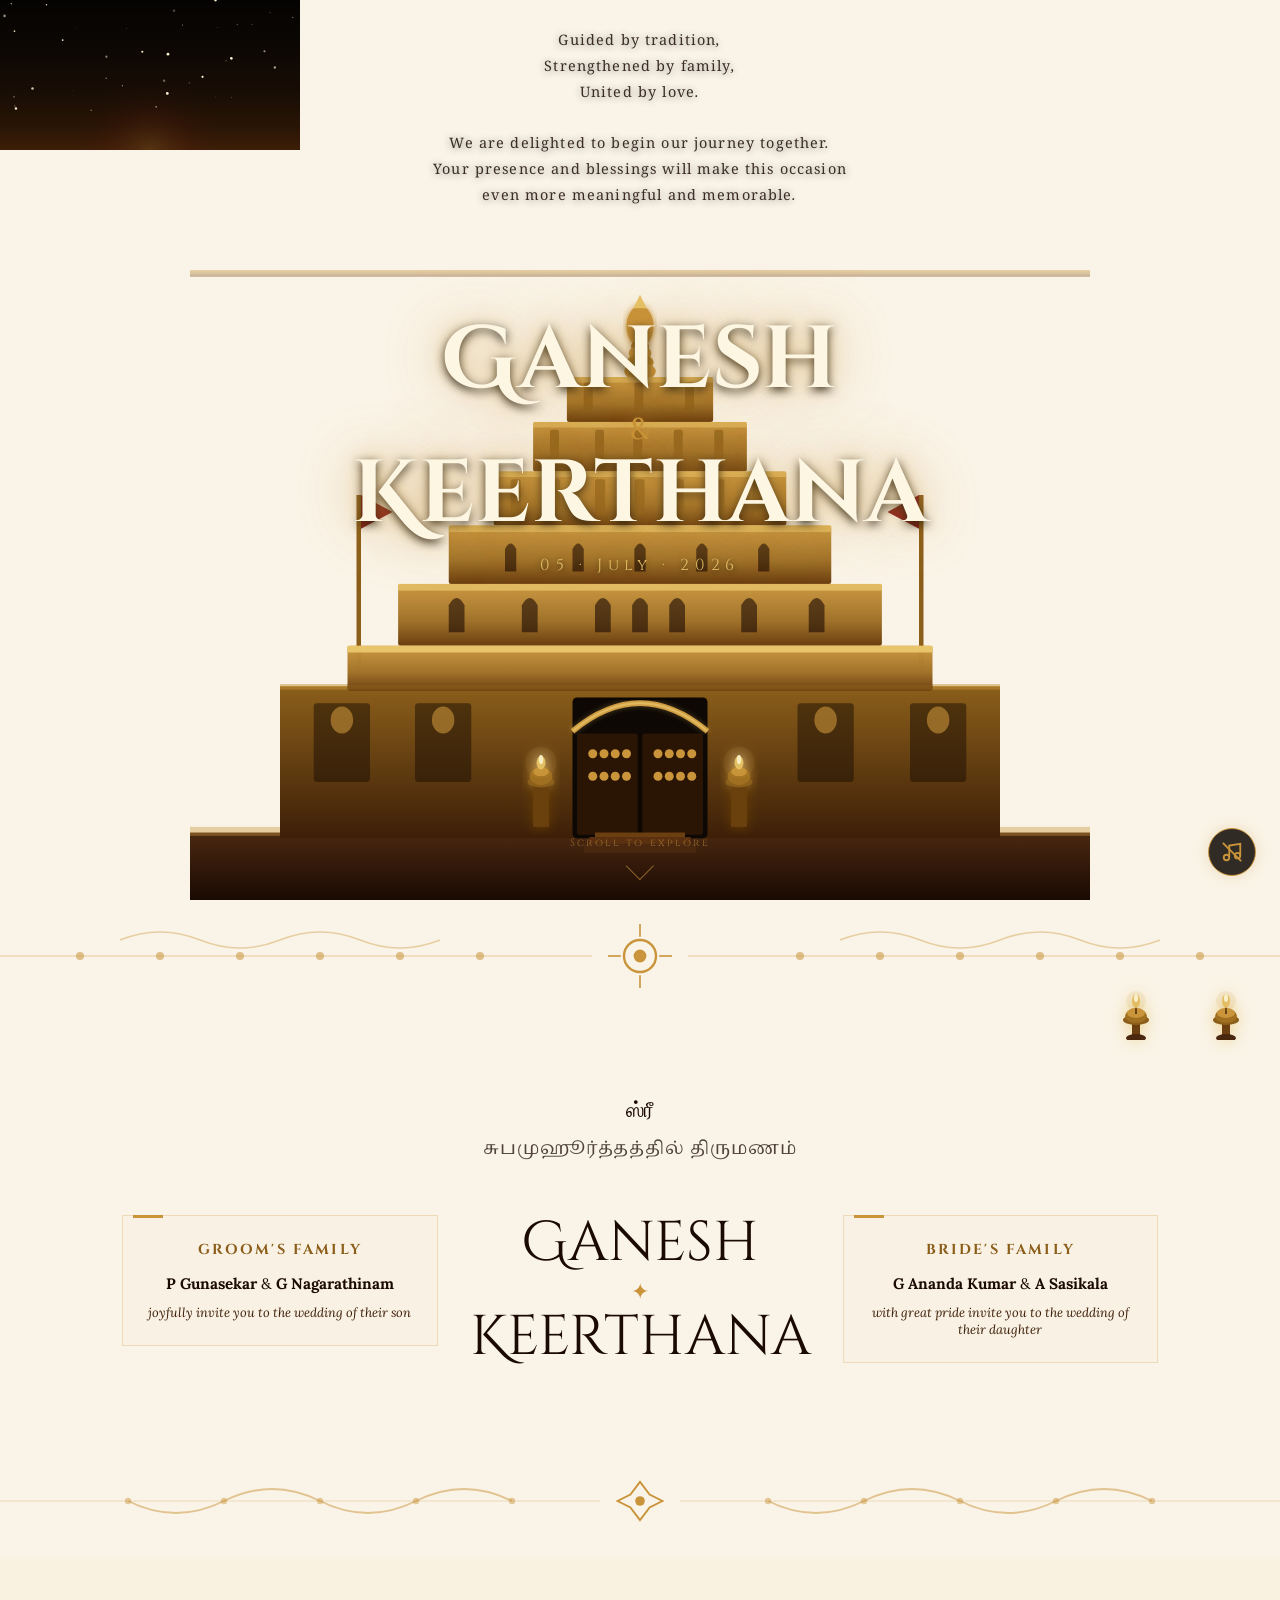
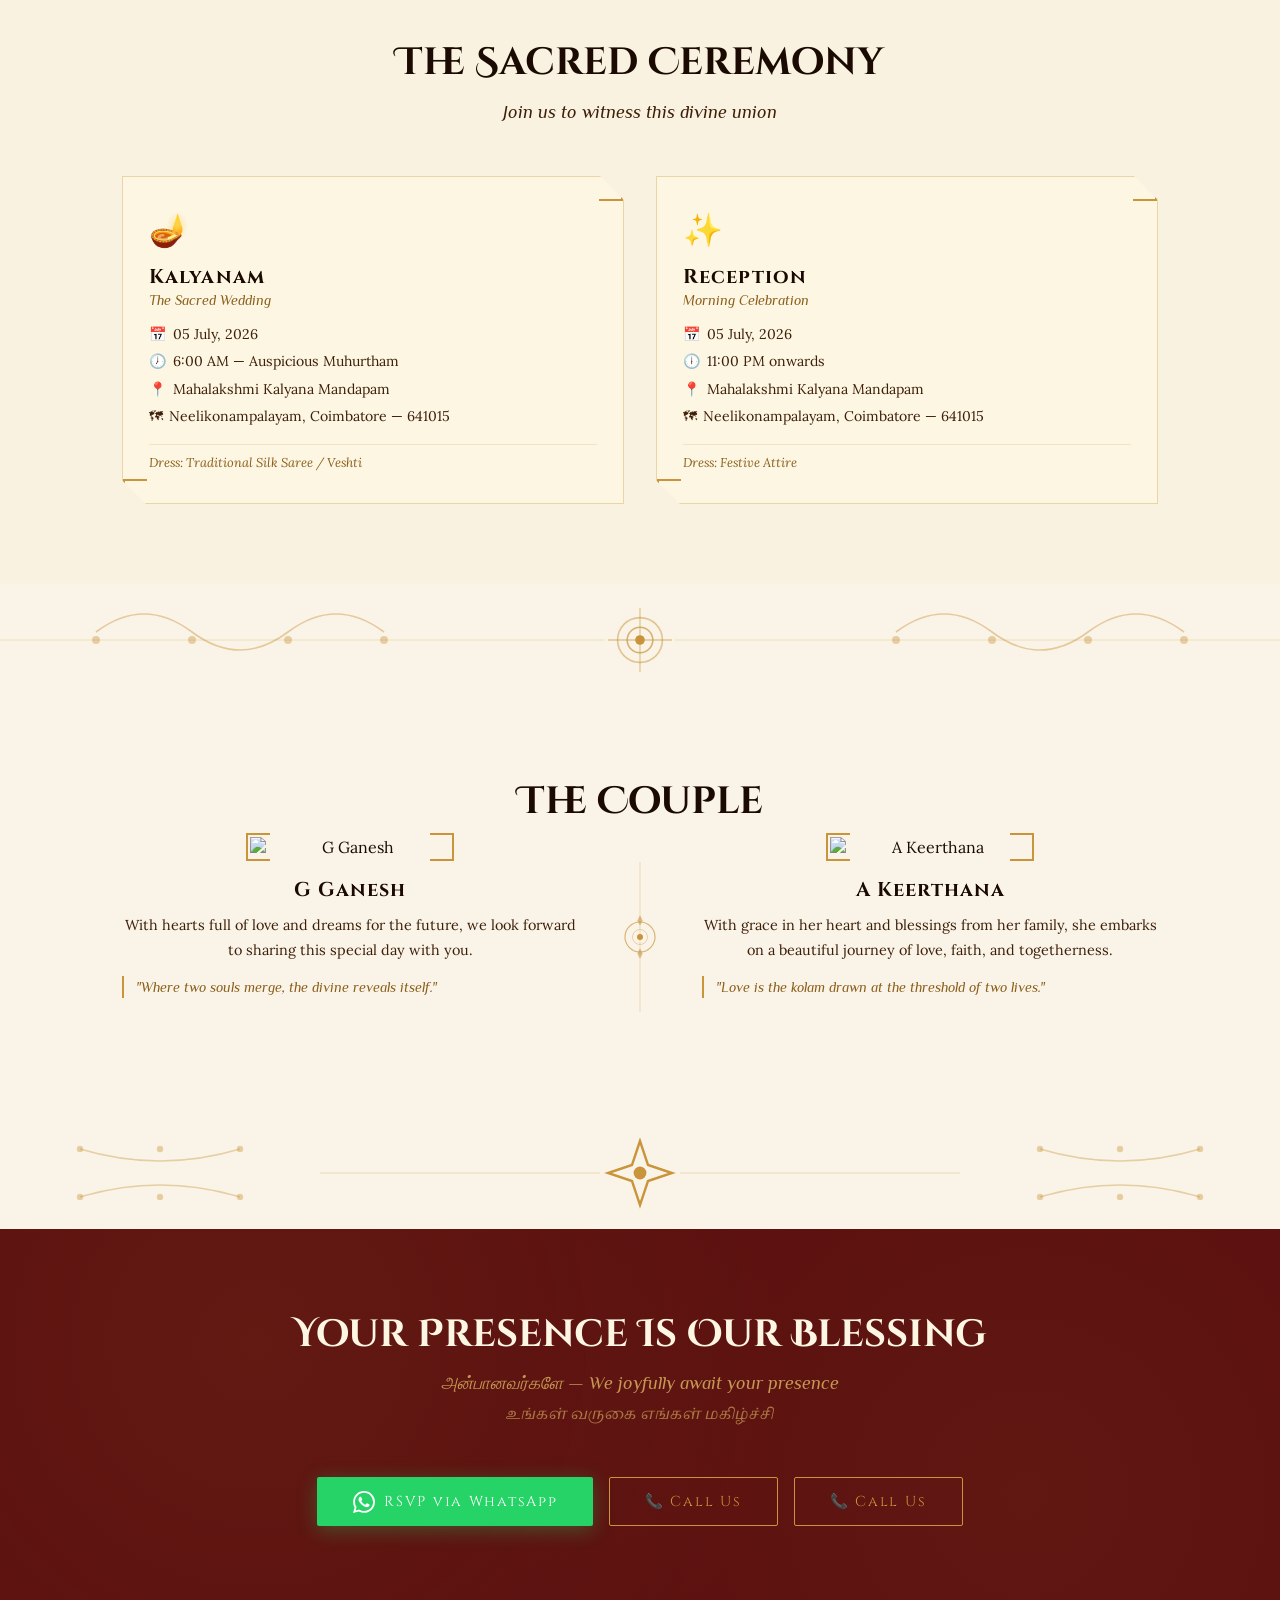
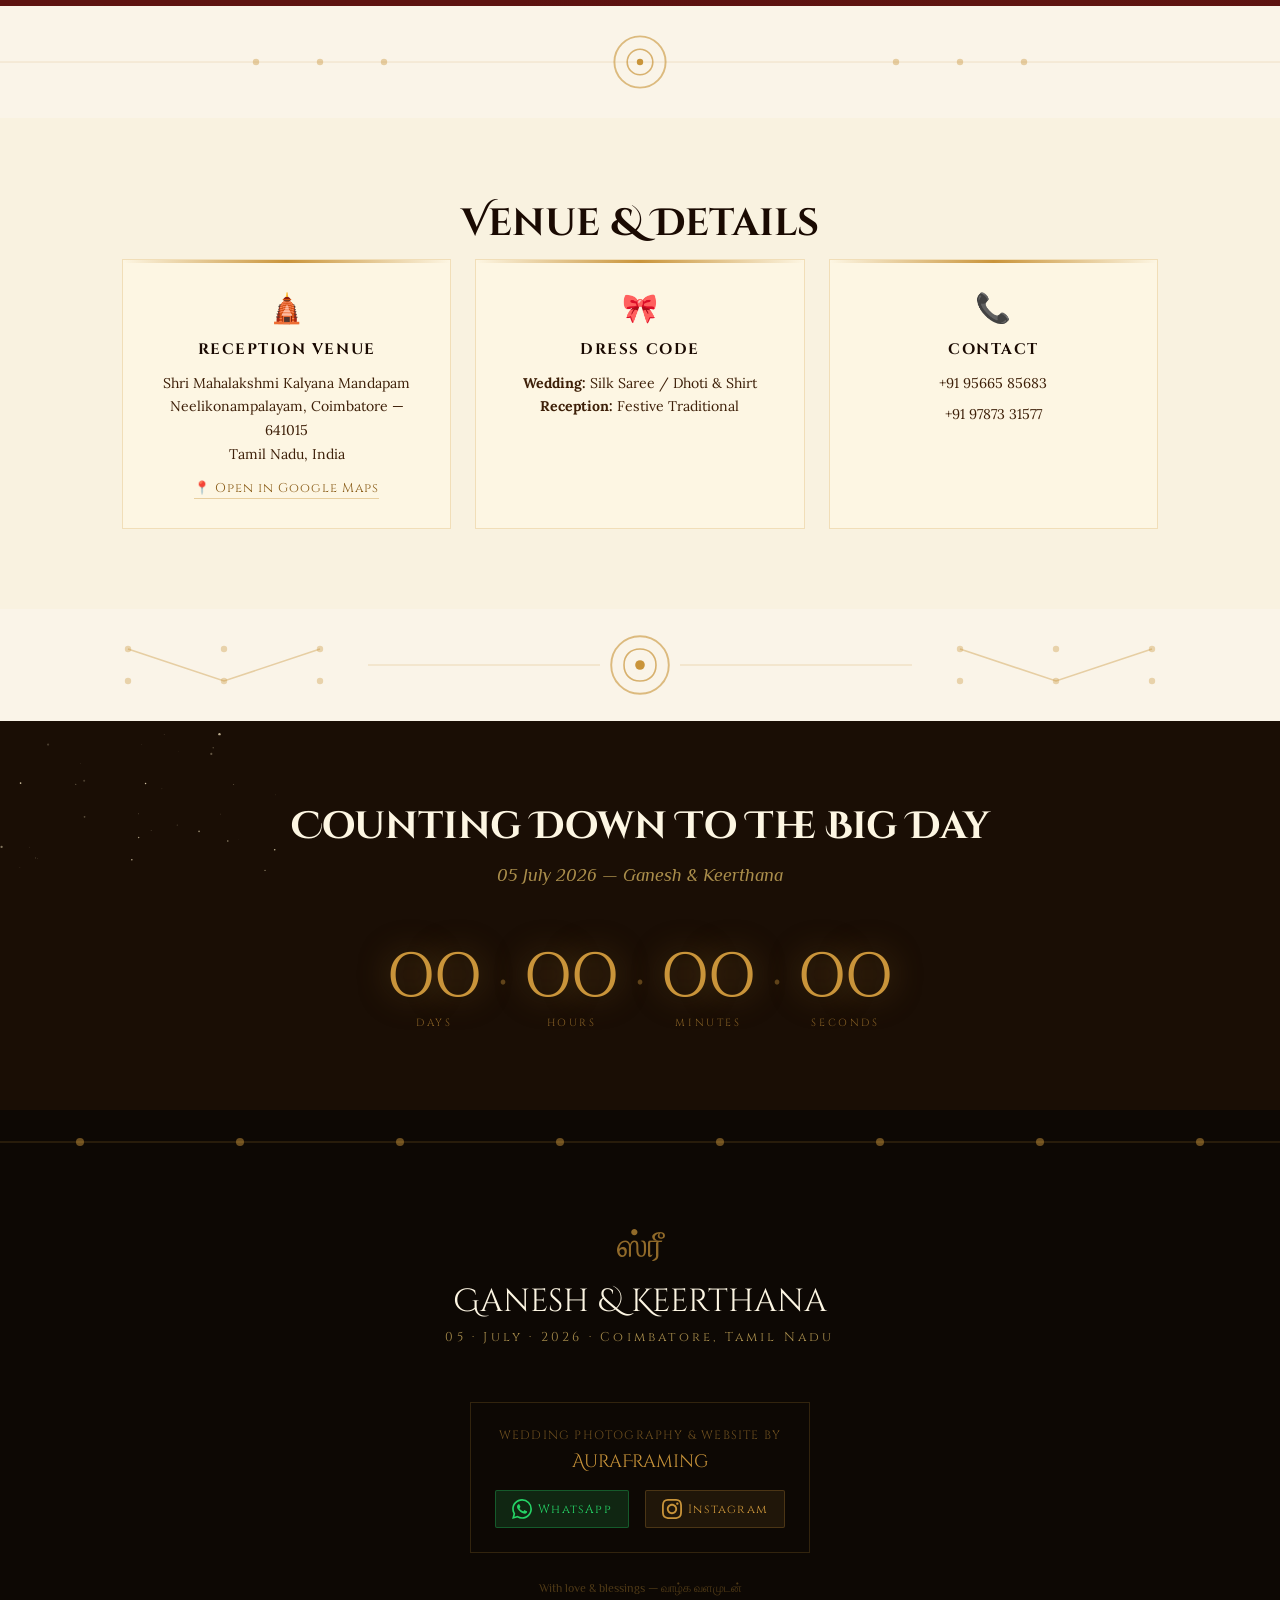
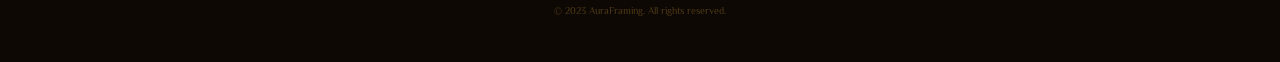
==== commit 1376f6a2: "Updated website images" ====
--- a/invitation.html
+++ b/invitation.html
@@ -27,7 +27,7 @@
 </button>
 
 <audio id="bg-music" loop>
-  <source src="assets/audio/Tycho - Awake.mp3" type="audio/mpeg" />
+  <source src="assets/audio/Kaatru Veliyidai - Nallai Allai  Mani Ratnam, AR Rahman  Karthi - SonyMusicSouthVEVO.mp3" type="audio/mpeg" />
 </audio>
 
 <!-- ══════════════════════════════════════════════════════════
@@ -416,28 +416,9 @@
       <div class="person-card reveal-item">
         <div class="photo-frame">
           <div class="photo-placeholder">
-            <svg viewBox="0 0 200 220" xmlns="http://www.w3.org/2000/svg">
-              <defs>
-                <linearGradient id="phGrad" x1="0" y1="0" x2="0" y2="1">
-                  <stop offset="0%" stop-color="#2a1505"/><stop offset="100%" stop-color="#0d0804"/>
-                </linearGradient>
-              </defs>
-              <rect width="200" height="220" fill="url(#phGrad)" rx="4"/>
-              <!-- Ornate corner frames -->
-              <g stroke="#c9943a" stroke-width="1.5" fill="none" opacity=".8">
-                <path d="M10 10 L40 10 L40 14 M10 10 L10 40 L14 40"/>
-                <path d="M190 10 L160 10 L160 14 M190 10 L190 40 L186 40"/>
-                <path d="M10 210 L40 210 L40 206 M10 210 L10 180 L14 180"/>
-                <path d="M190 210 L160 210 L160 206 M190 210 L190 180 L186 180"/>
-              </g>
-              <!-- Silhouette groom -->
-              <ellipse cx="100" cy="75"  rx="28" ry="30" fill="#c9943a" opacity=".3"/>
-              <path d="M62 180 Q80 140 100 135 Q120 140 138 180 L138 220 L62 220 Z" fill="#c9943a" opacity=".2"/>
-              <!-- Veshti lines -->
-              <line x1="70" y1="155" x2="130" y2="155" stroke="#c9943a" stroke-width="1" opacity=".4"/>
-              <line x1="70" y1="165" x2="130" y2="165" stroke="#c9943a" stroke-width="1" opacity=".3"/>
-              <text x="100" y="205" text-anchor="middle" fill="#c9943a" opacity=".5" font-size="9" font-family="Cinzel,serif" letter-spacing="1">PHOTO</text>
-            </svg>
+            <div class="photo-placeholder">
+            <img src="images/groom.jpg" alt="G Ganesh">
+            </div>
           </div>
           <div class="frame-corner tl"></div>
           <div class="frame-corner tr"></div>
@@ -467,23 +448,9 @@
       <div class="person-card reveal-item">
         <div class="photo-frame">
           <div class="photo-placeholder">
-            <svg viewBox="0 0 200 220" xmlns="http://www.w3.org/2000/svg">
-              <rect width="200" height="220" fill="url(#phGrad)" rx="4"/>
-              <g stroke="#c9943a" stroke-width="1.5" fill="none" opacity=".8">
-                <path d="M10 10 L40 10 L40 14 M10 10 L10 40 L14 40"/>
-                <path d="M190 10 L160 10 L160 14 M190 10 L190 40 L186 40"/>
-                <path d="M10 210 L40 210 L40 206 M10 210 L10 180 L14 180"/>
-                <path d="M190 210 L160 210 L160 206 M190 210 L190 180 L186 180"/>
-              </g>
-              <ellipse cx="100" cy="70"  rx="26" ry="28" fill="#c9943a" opacity=".3"/>
-              <!-- Saree drape lines -->
-              <path d="M75 130 Q85 120 100 120 Q115 120 125 130 L138 220 L62 220 Z" fill="#c9943a" opacity=".2"/>
-              <path d="M62 140 Q80 155 100 158 Q120 155 138 140" fill="none" stroke="#c9943a" stroke-width="1" opacity=".4"/>
-              <!-- Hair bun -->
-              <ellipse cx="100" cy="48"  rx="14" ry="10" fill="#c9943a" opacity=".2"/>
-              <circle  cx="100" cy="44"  r="5"          fill="#c9943a" opacity=".2"/>
-              <text x="100" y="205" text-anchor="middle" fill="#c9943a" opacity=".5" font-size="9" font-family="Cinzel,serif" letter-spacing="1">PHOTO</text>
-            </svg>
+            <div class="photo-placeholder">
+            <img src="images/bride.jpg" alt="A Keerthana">
+            </div>
           </div>
           <div class="frame-corner tl"></div>
           <div class="frame-corner tr"></div>
--- a/css/style.css
+++ b/css/style.css
@@ -115,7 +115,18 @@
   inset: 0;
   z-index: 0;
 }
-
+@media (max-width: 768px) {
+  .hero-blessing {
+    width: 92%;
+    top: 1rem;
+  }
+
+  .tamil-blessing {
+    font-size: 0.85rem;
+    line-height: 1.7;
+    letter-spacing: .04em;
+  }
+}
 .hero-blessing {
   position: absolute;
   top: 1.8rem;
@@ -459,6 +470,12 @@
 ═══════════════════════════════════════ */
 #couple { background: var(--body-bg); }
 
+.photo-placeholder img {
+  width: 100%;
+  height: 100%;
+  object-fit: cover;
+  display: block;
+}
 .couple-grid {
   display: grid;
   grid-template-columns: 1fr 60px 1fr;
@@ -818,7 +835,24 @@
   line-height: 1.8;
   font-family: 'Philosopher', serif;
 }
-
+@media (max-width: 768px) {
+
+  .footer-studio {
+    min-width: auto;
+    width: 90%;
+    padding: 1rem;
+  }
+
+  .studio-links {
+    flex-direction: column;
+    gap: 10px;
+  }
+
+  .studio-link {
+    justify-content: center;
+  }
+
+}
 /* ═══════════════════════════════════════
    RESPONSIVE
 ═══════════════════════════════════════ */
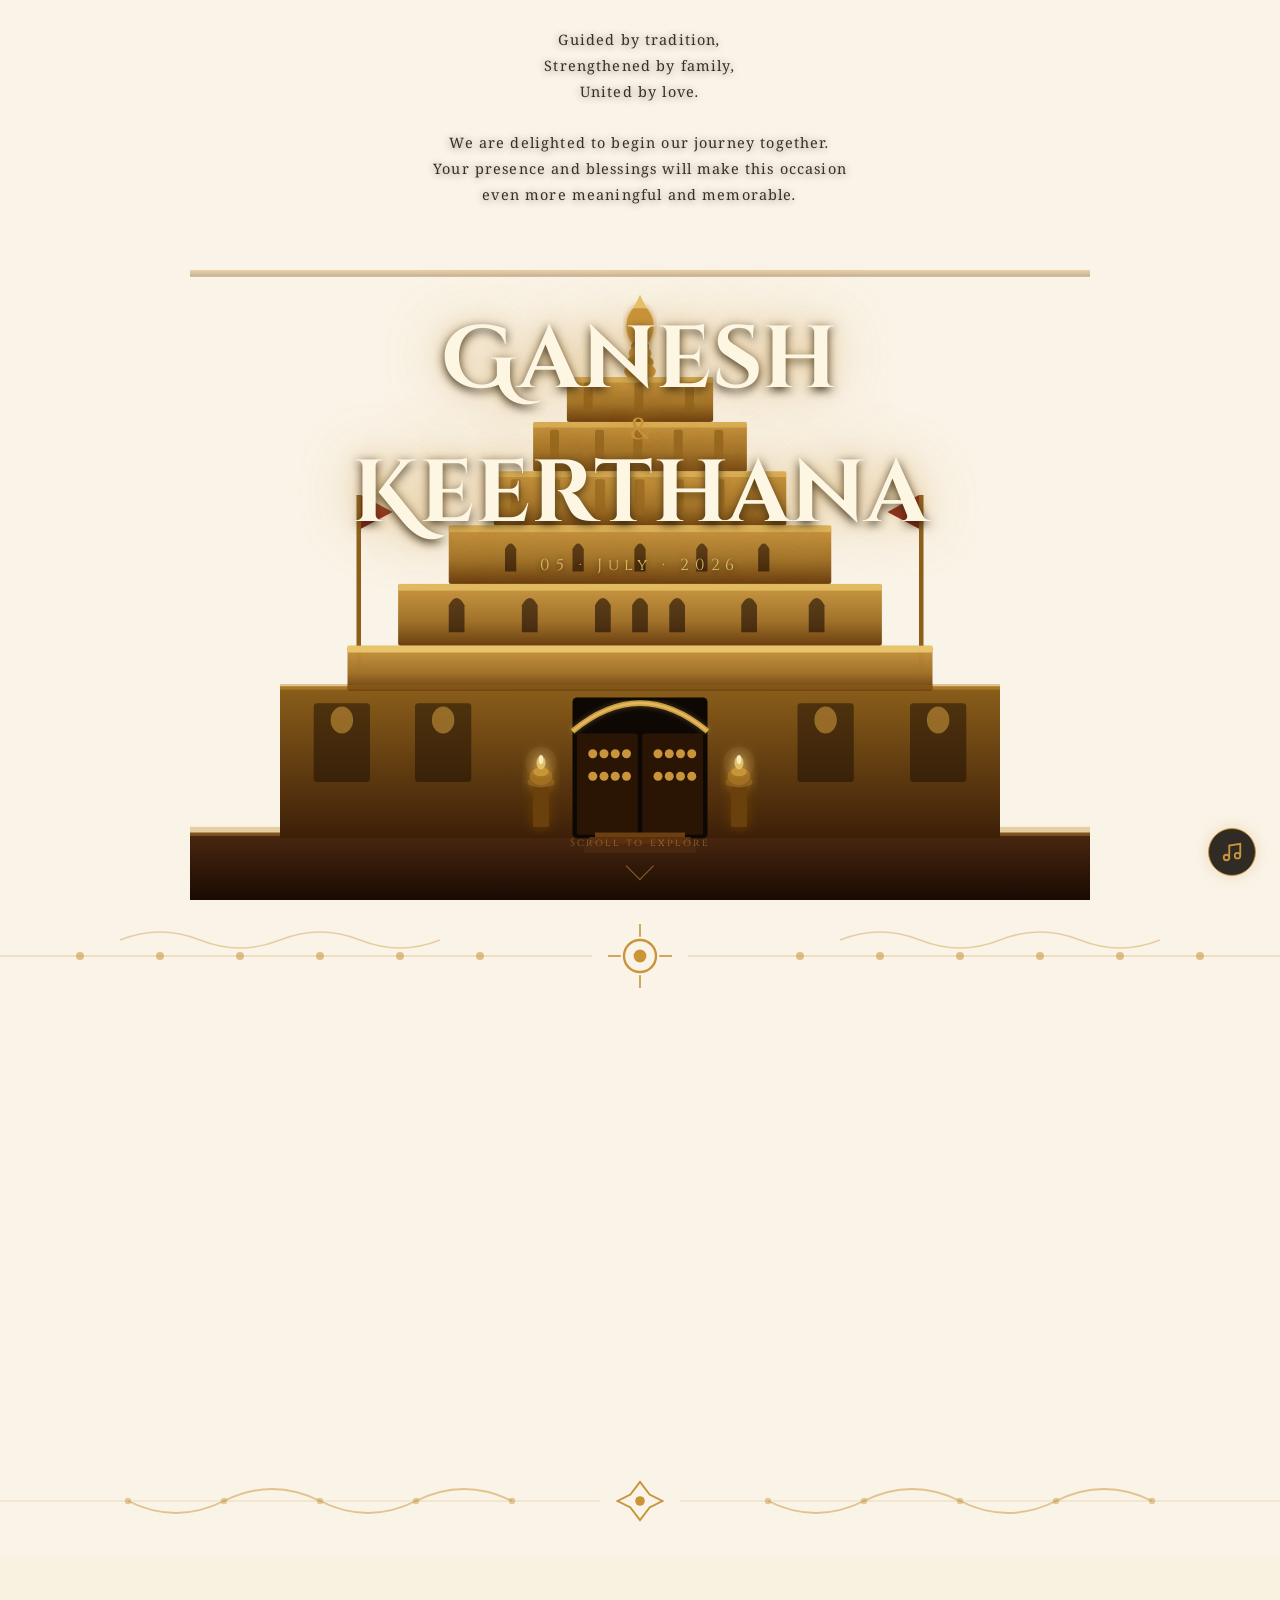
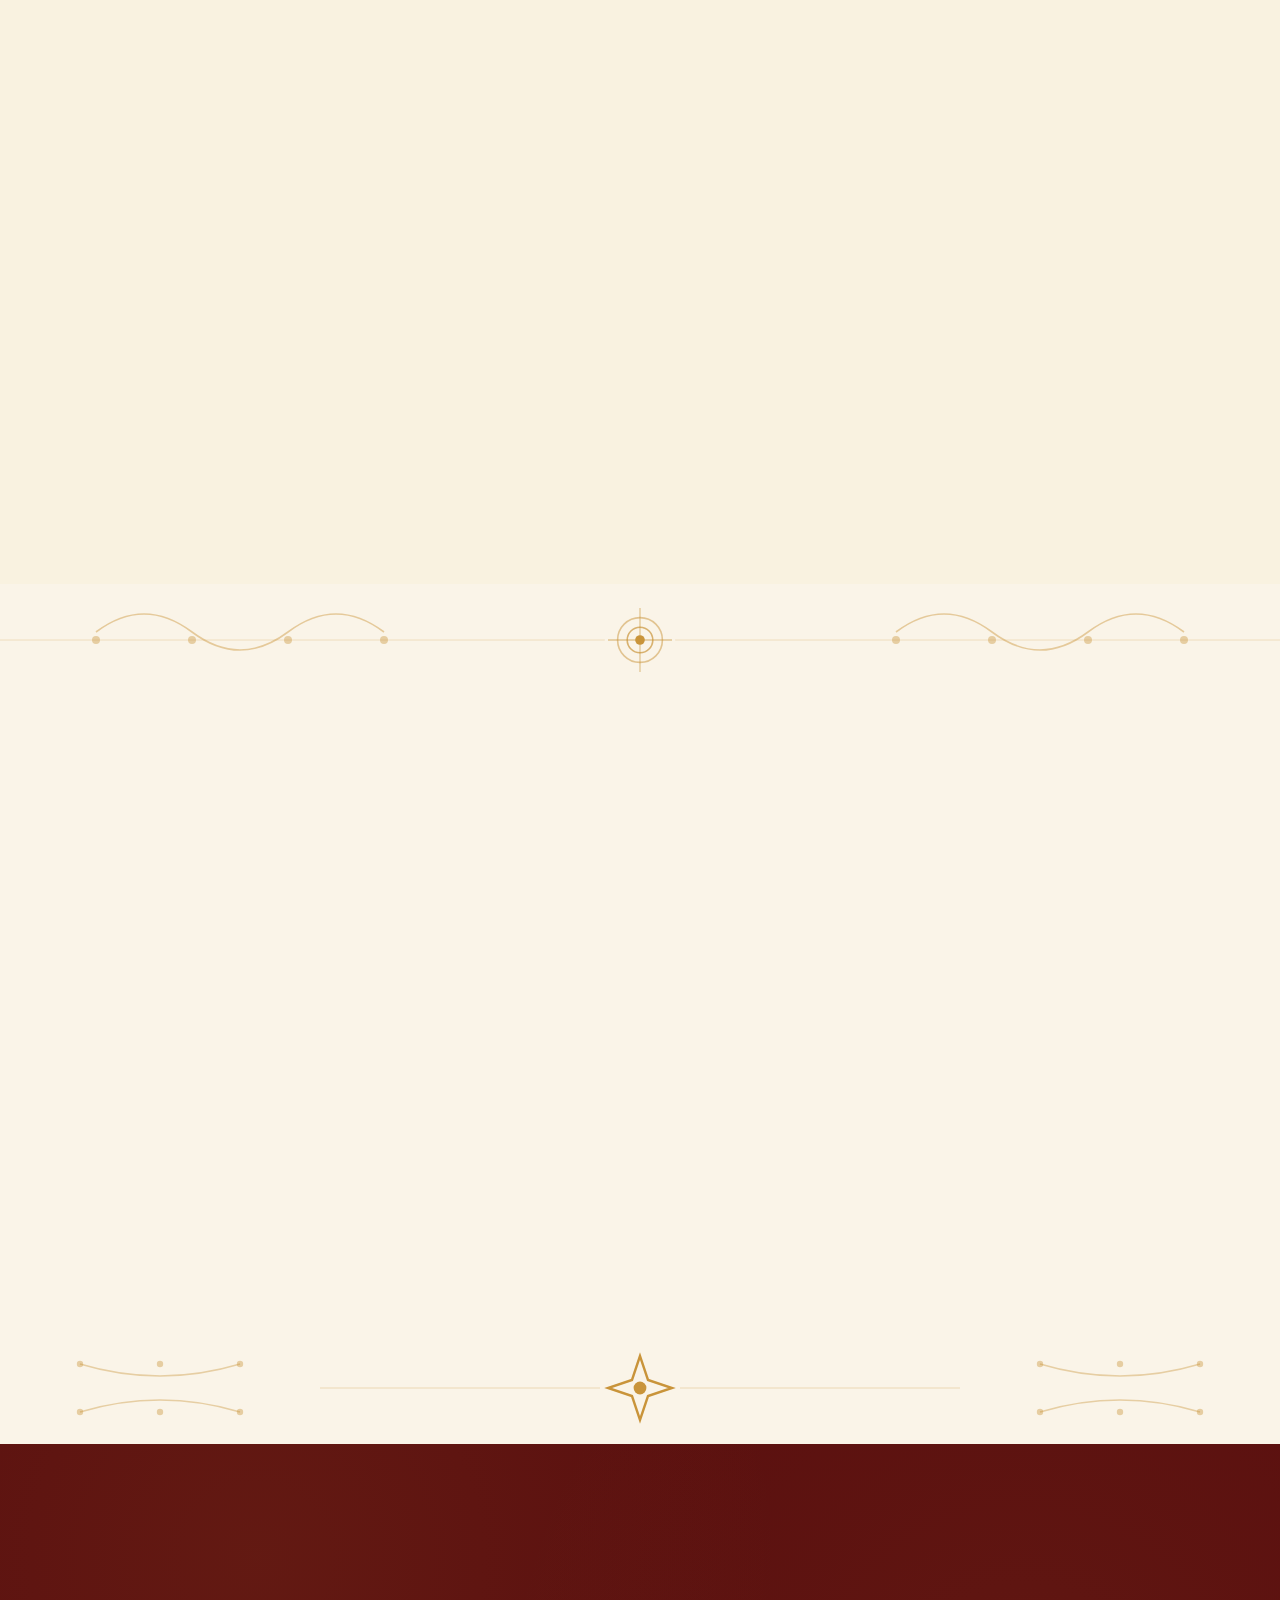
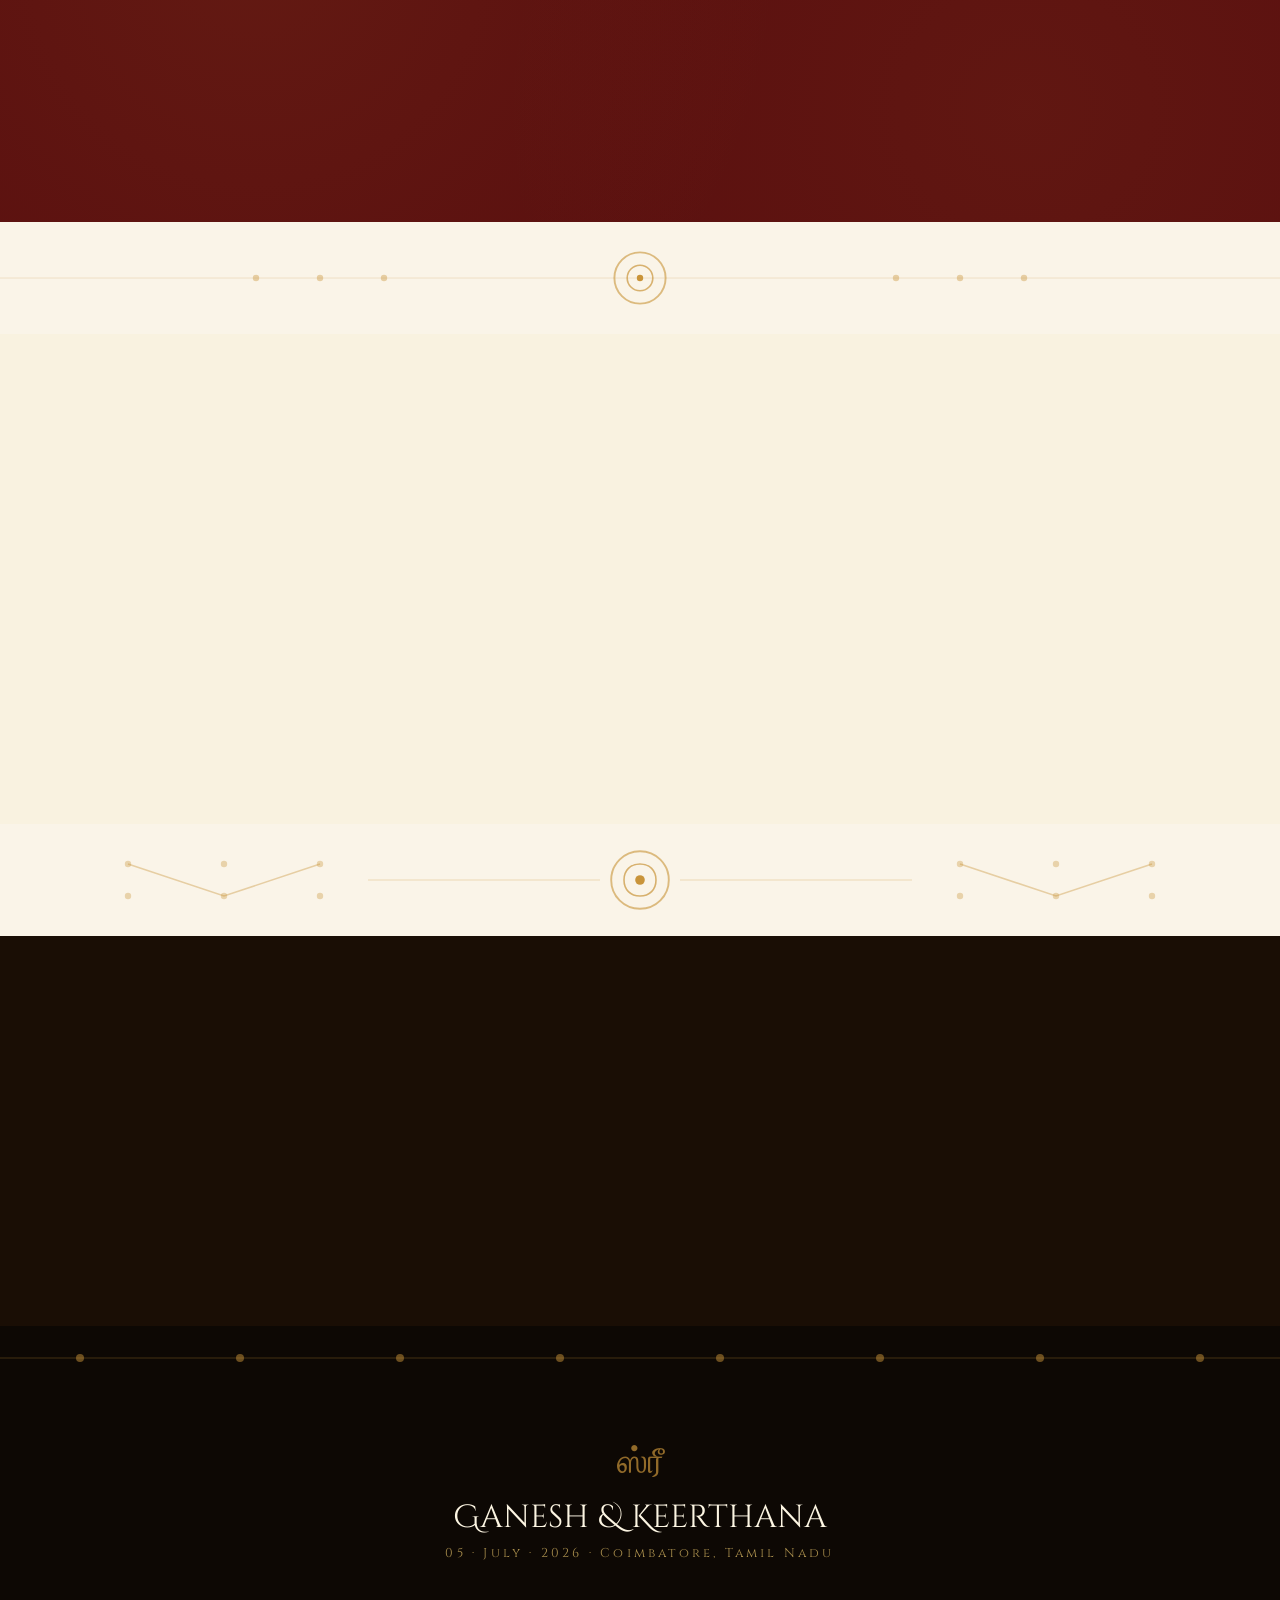
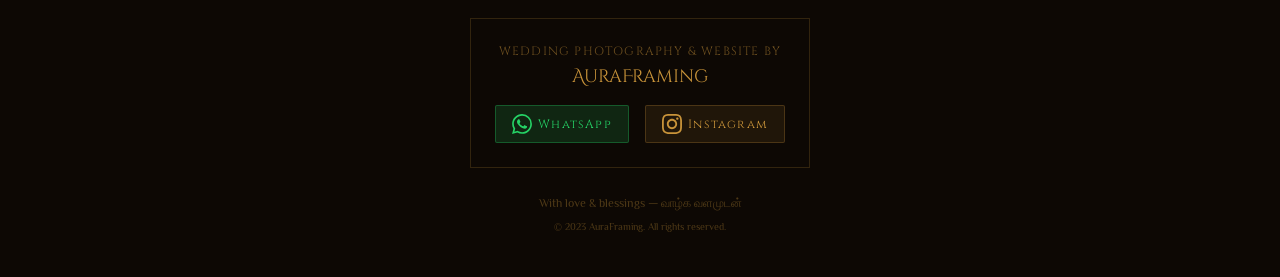
==== commit f5f96781: "Updated website TEXT" ====
--- a/invitation.html
+++ b/invitation.html
@@ -34,7 +34,7 @@
      §1 HERO — Temple + Stars + Names
 ══════════════════════════════════════════════════════════ -->
 <section id="hero">
-  <canvas id="hero-canvas"></canvas>
+  <!-- <canvas id="hero-canvas"></canvas> -->
 
   <div class="hero-blessing">
     <span class="tamil-blessing">
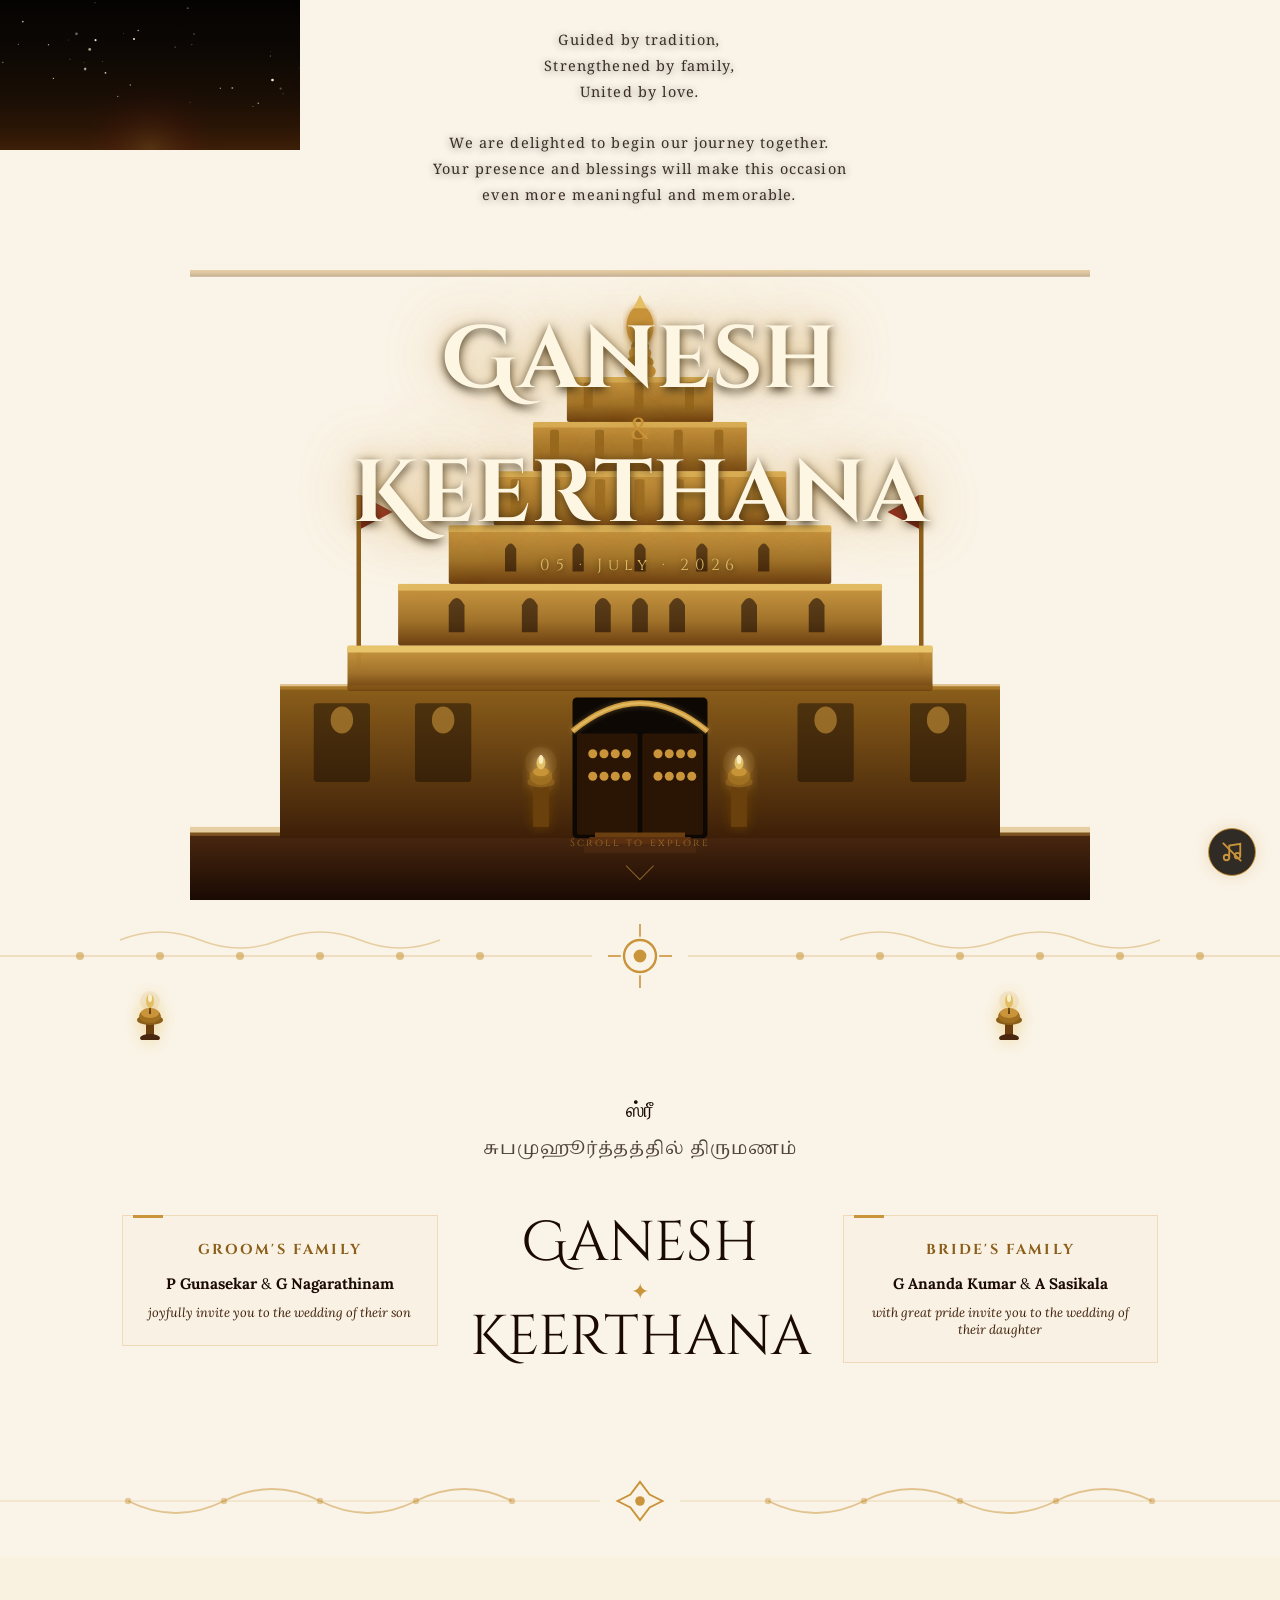
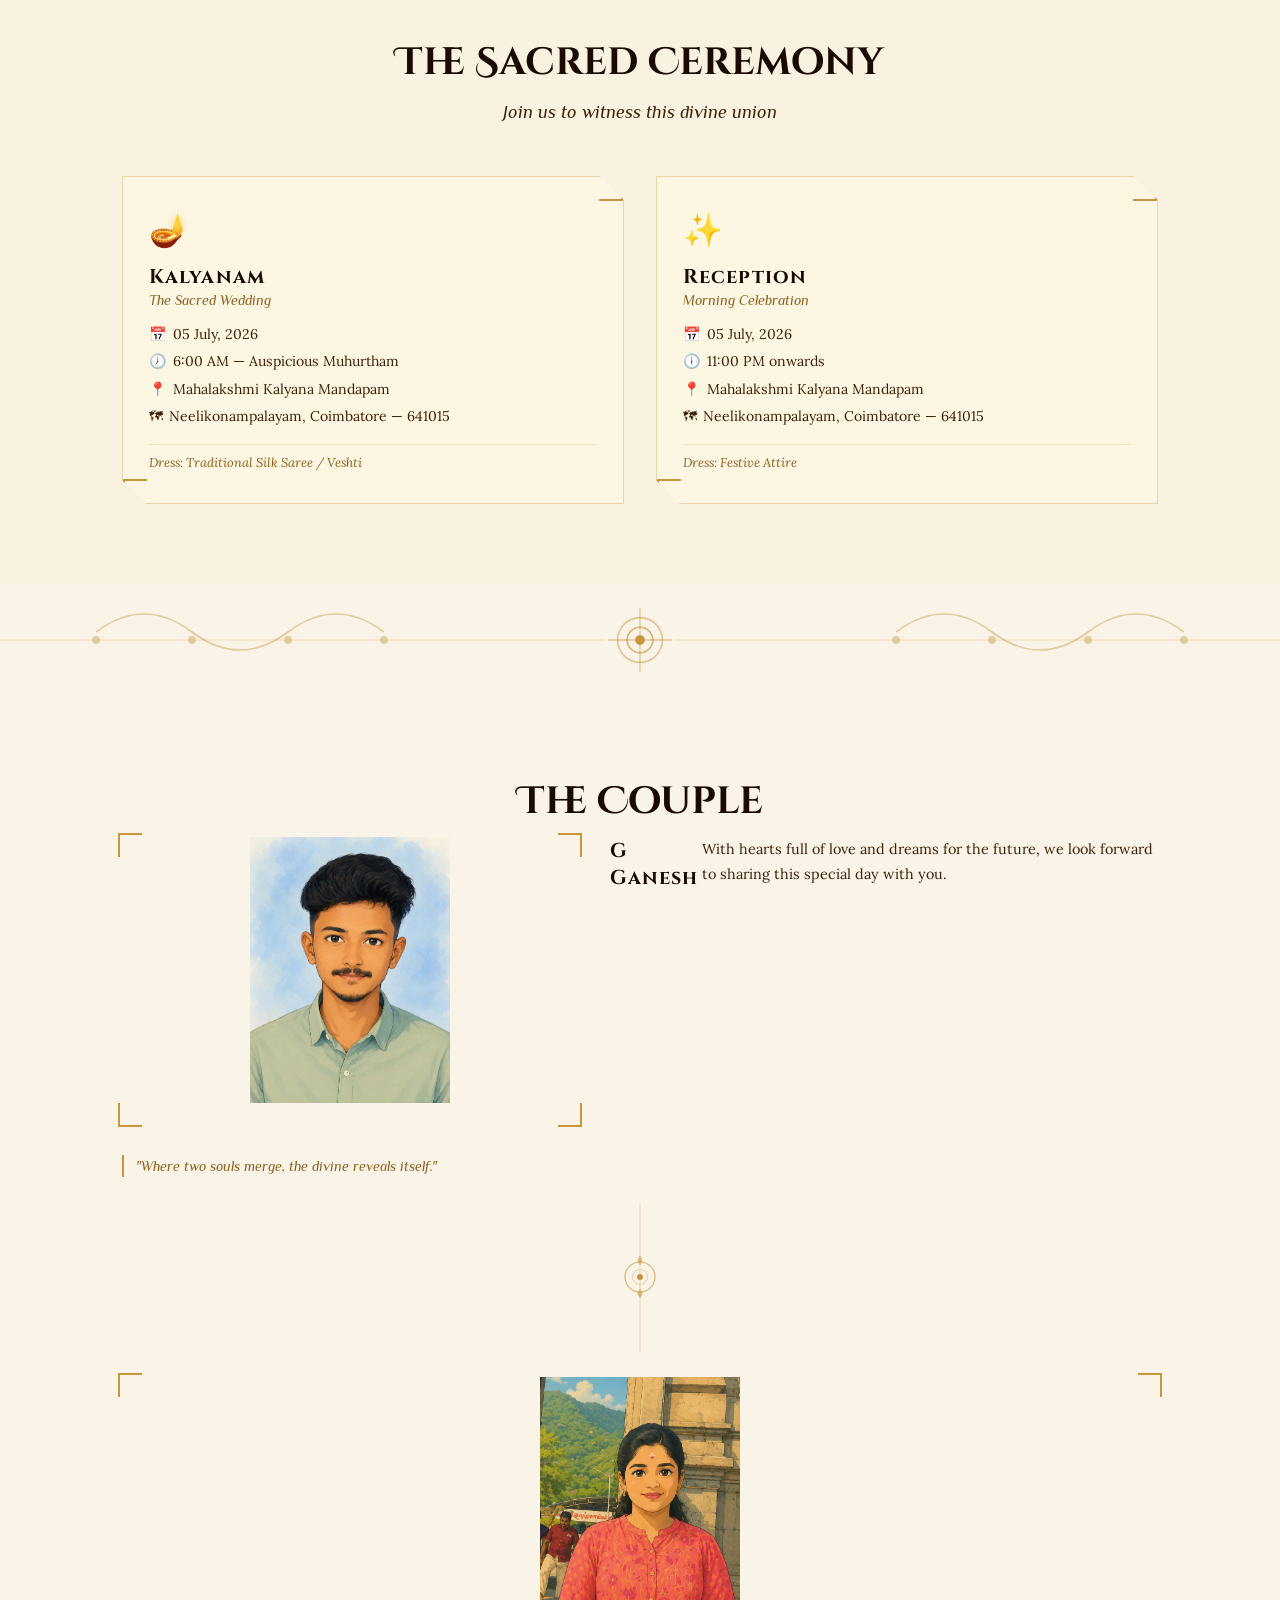
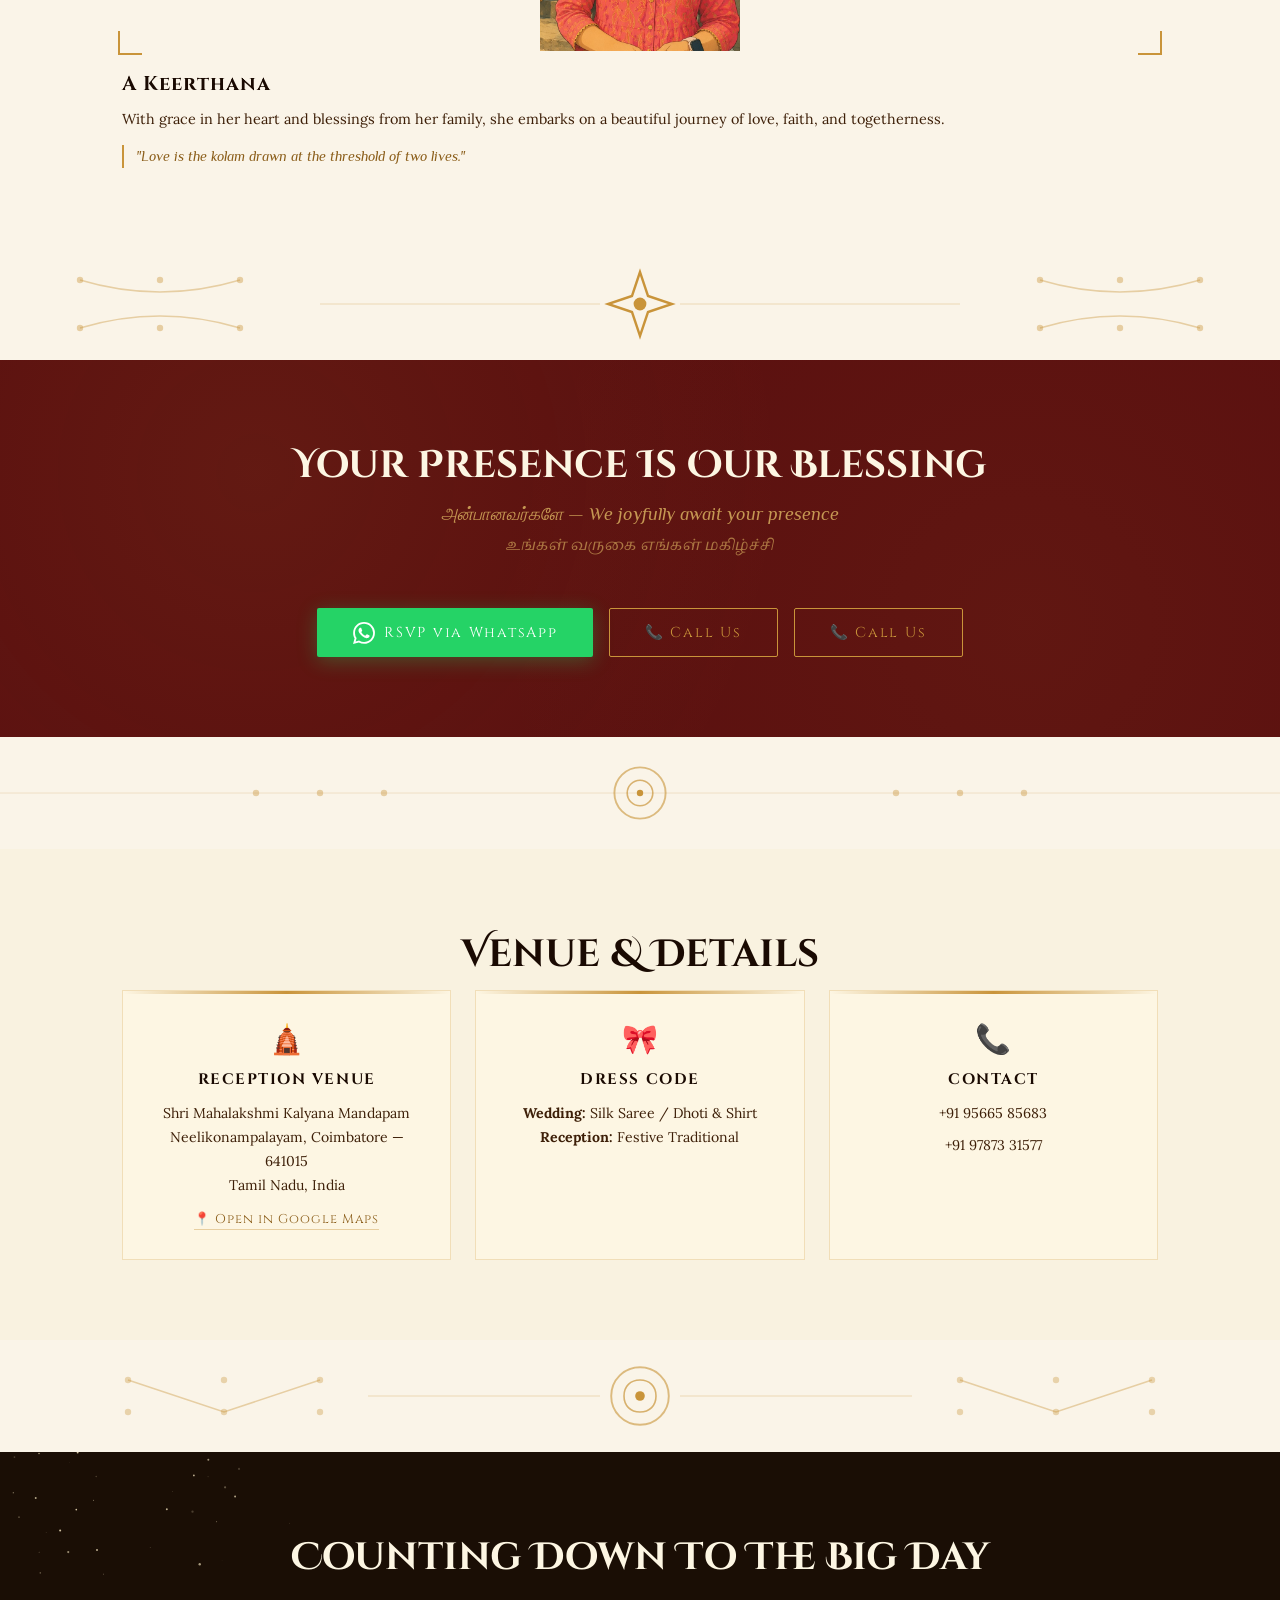
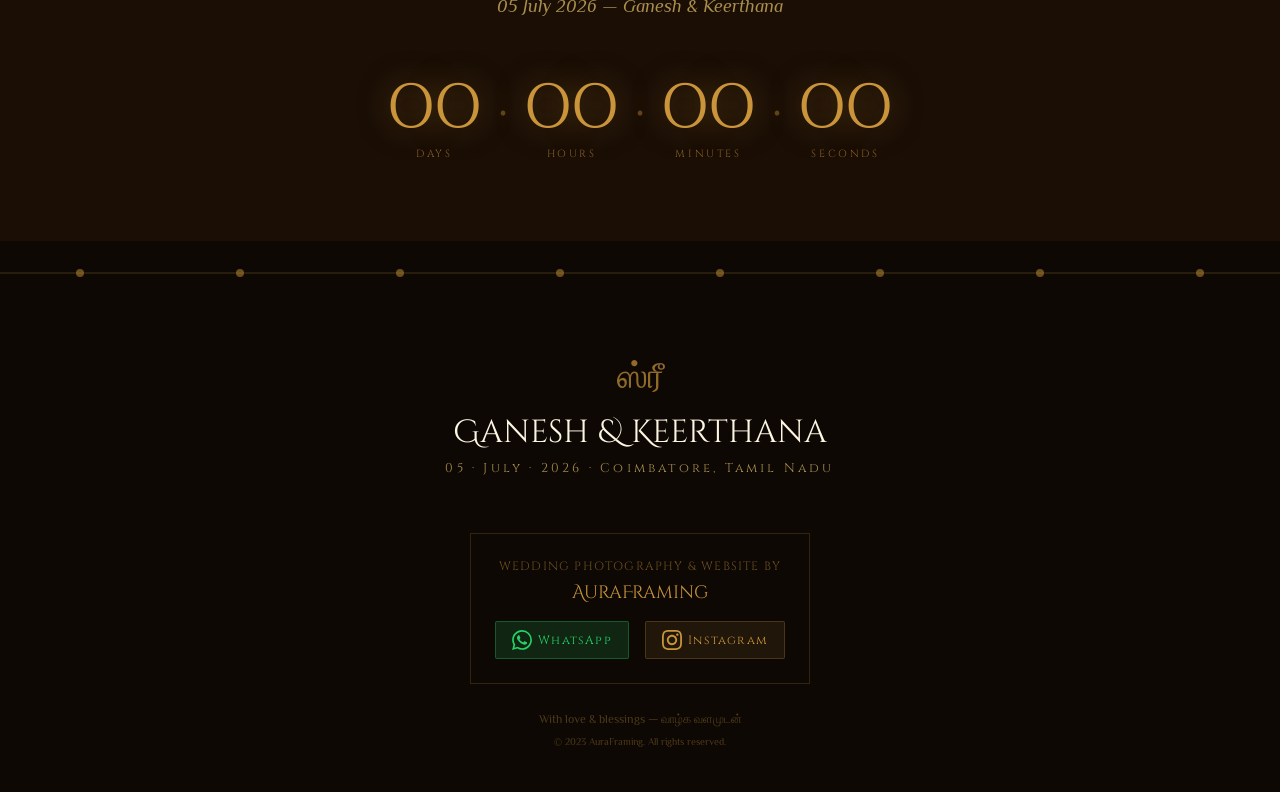
==== commit b90af7eb: "Updated website TEXT" ====
--- a/invitation.html
+++ b/invitation.html
@@ -34,7 +34,7 @@
      §1 HERO — Temple + Stars + Names
 ══════════════════════════════════════════════════════════ -->
 <section id="hero">
-  <!-- <canvas id="hero-canvas"></canvas> -->
+  <canvas id="hero-canvas"></canvas>
 
   <div class="hero-blessing">
     <span class="tamil-blessing">
@@ -416,7 +416,6 @@
       <div class="person-card reveal-item">
         <div class="photo-frame">
           <div class="photo-placeholder">
-            <div class="photo-placeholder">
             <img src="images/groom.jpg" alt="G Ganesh">
             </div>
           </div>
@@ -448,7 +447,6 @@
       <div class="person-card reveal-item">
         <div class="photo-frame">
           <div class="photo-placeholder">
-            <div class="photo-placeholder">
             <img src="images/bride.jpg" alt="A Keerthana">
             </div>
           </div>
--- a/css/style.css
+++ b/css/style.css
@@ -167,7 +167,17 @@
   max-width: 900px;
   height: auto;
 }
-
+@media (max-width: 768px) {
+  .hero-blessing {
+    top: 1rem;
+    width: 90%;
+  }
+
+  .tamil-blessing {
+    white-space: normal;
+    line-height: 1.8;
+  }
+}
 /* Flame flicker */
 .lamp-flame {
   animation: flameFlic 1.4s ease-in-out infinite;
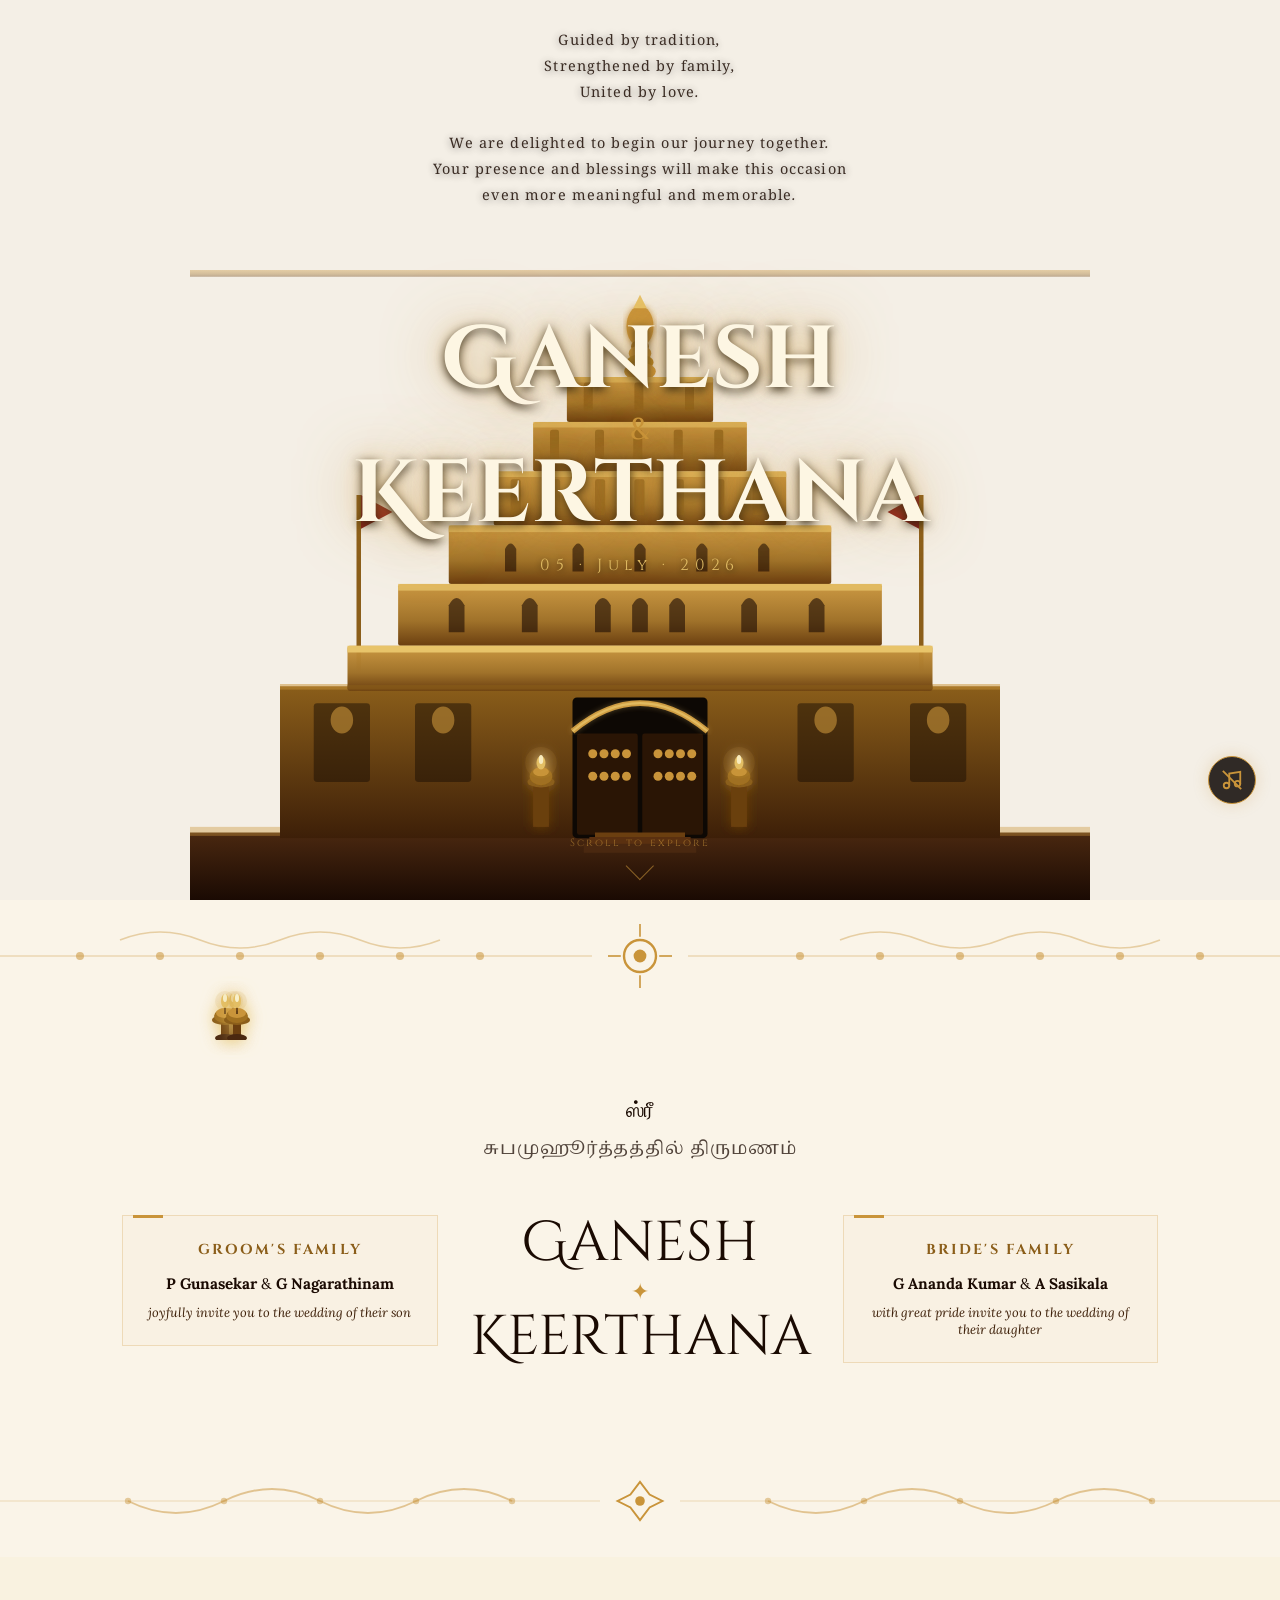
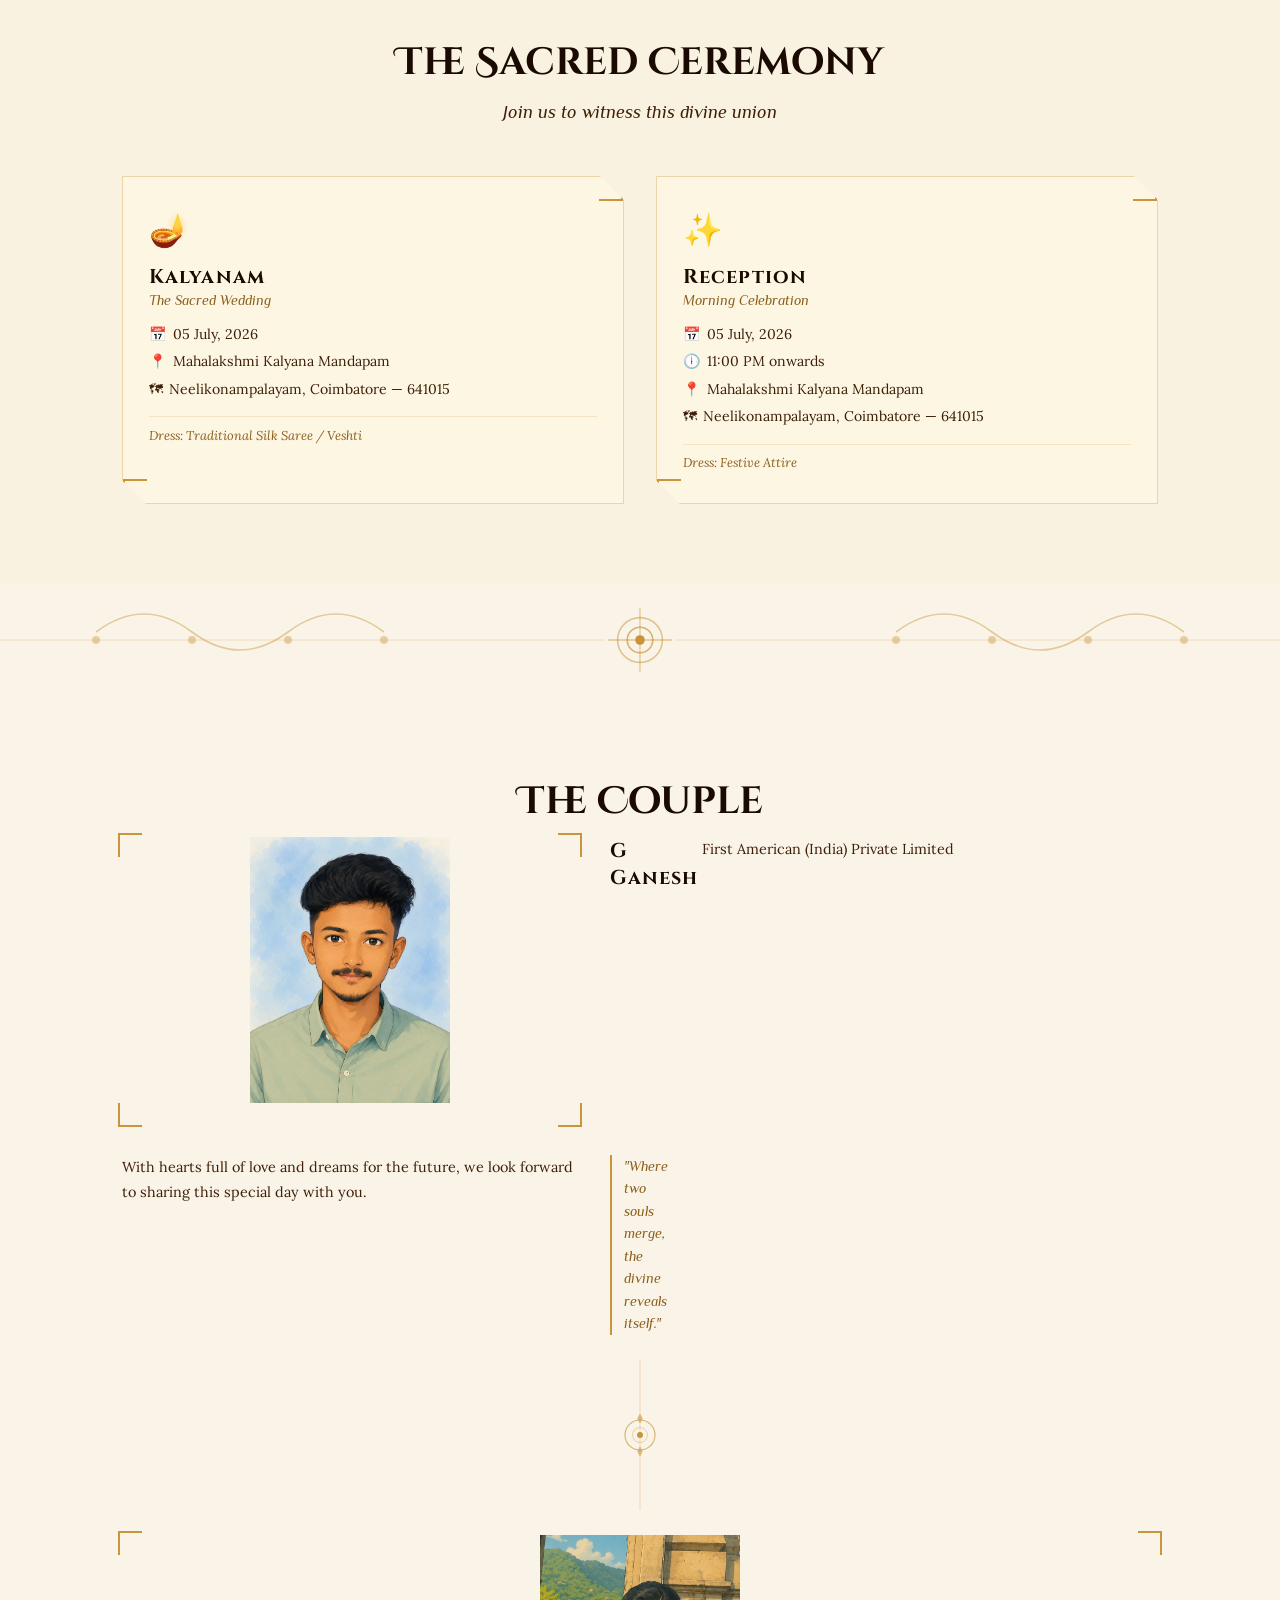
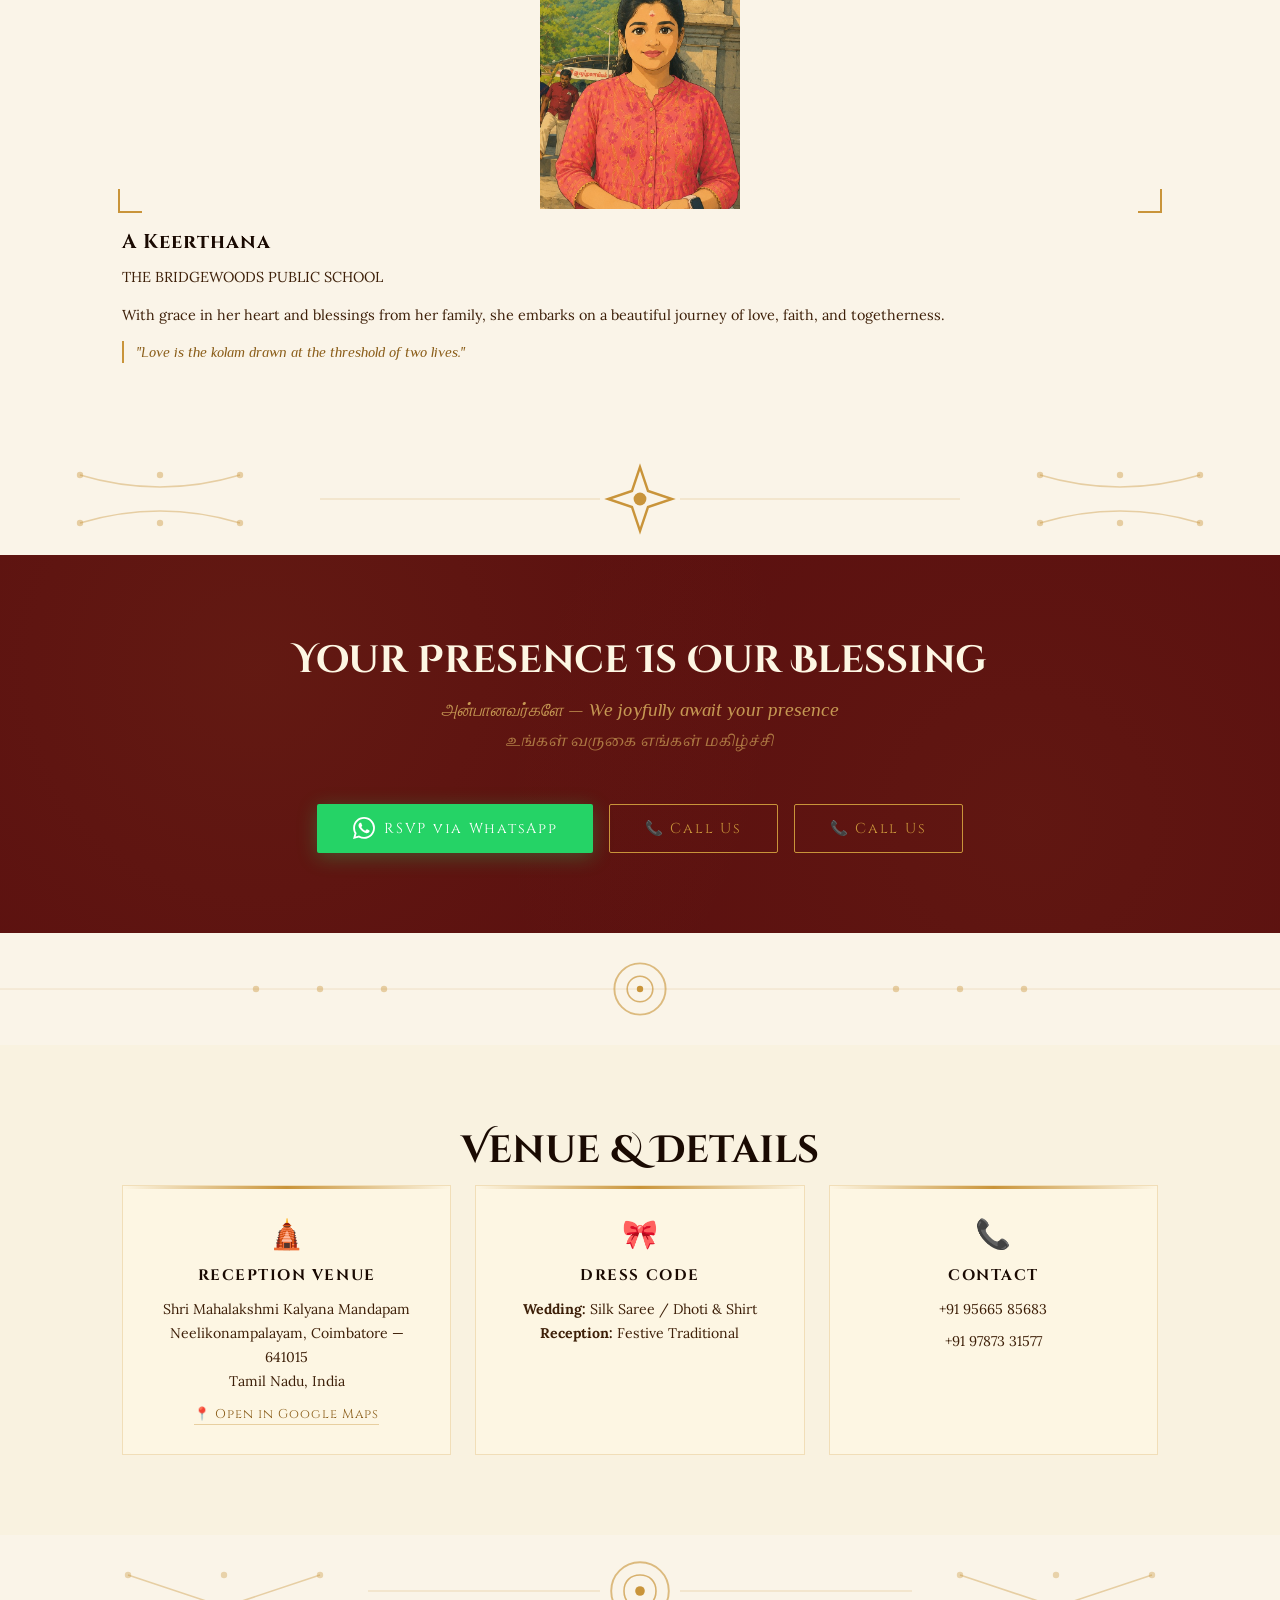
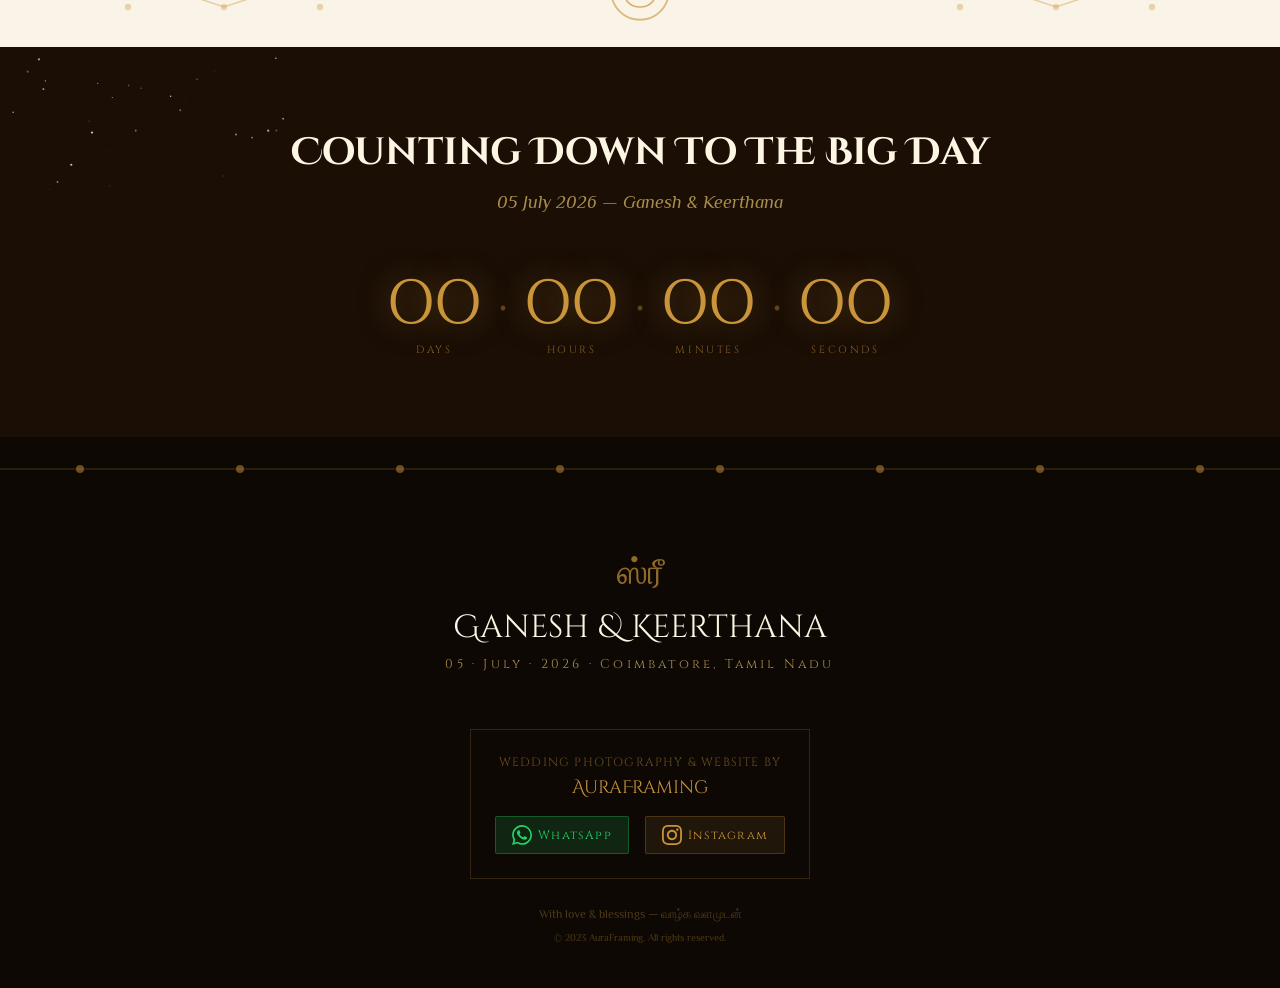
==== commit 43637696: "Updated ALL" ====
--- a/invitation.html
+++ b/invitation.html
@@ -353,7 +353,6 @@
           <h3>Kalyanam</h3>
           <p class="event-sub">The Sacred Wedding</p>
           <div class="event-detail"><span>📅</span> 05 July, 2026</div>
-          <div class="event-detail"><span>🕖</span> 6:00 AM — Auspicious Muhurtham</div>
           <div class="event-detail"><span>📍</span> Mahalakshmi Kalyana Mandapam</div>
           <div class="event-detail"><span>🗺</span> Neelikonampalayam, Coimbatore — 641015</div>
           <p class="event-note">Dress: Traditional Silk Saree / Veshti</p>
@@ -425,6 +424,7 @@
           <div class="frame-corner br"></div>
         </div>
         <h3 class="person-name">G Ganesh</h3>
+        <p class="person-bio">First American (India) Private Limited</p>
         <p class="person-bio">With hearts full of love and dreams for the future, we look forward to sharing this special day with you.</p>
         <blockquote class="person-quote">"Where two souls merge, the divine reveals itself."</blockquote>
       </div>
@@ -456,6 +456,7 @@
           <div class="frame-corner br"></div>
         </div>
         <h3 class="person-name">A Keerthana </h3>
+        <p class="person-bio">THE BRIDGEWOODS PUBLIC SCHOOL</p>
         <p class="person-bio">With grace in her heart and blessings from her family, she embarks on a beautiful journey of love, faith, and togetherness.</p>
         <blockquote class="person-quote">"Love is the kolam drawn at the threshold of two lives."</blockquote>
       </div>
--- a/css/style.css
+++ b/css/style.css
@@ -47,7 +47,7 @@
 /* ── MUSIC BUTTON ── */
 #music-btn {
   position: fixed;
-  bottom: 1.5rem;
+  bottom: 6rem;
   right: 1.5rem;
   z-index: 999;
   width: 48px; height: 48px;
@@ -70,7 +70,11 @@
   box-shadow: 0 0 25px rgba(201,148,58,.5);
 }
 #music-btn svg { pointer-events: none; }
-
+@media (max-width: 768px) {
+  #music-btn {
+    bottom: 8rem !important;
+  }
+}
 /* ── FLOATING LAMPS ── */
 #lamp-container {
   position: fixed;
@@ -904,3 +908,10 @@
   .count-sep { display: none; }
   .countdown-grid { gap: 1rem; }
 }
+#hero-canvas{
+    display:none !important;
+}
+
+#hero{
+    background:#f4efe6 !important;
+}
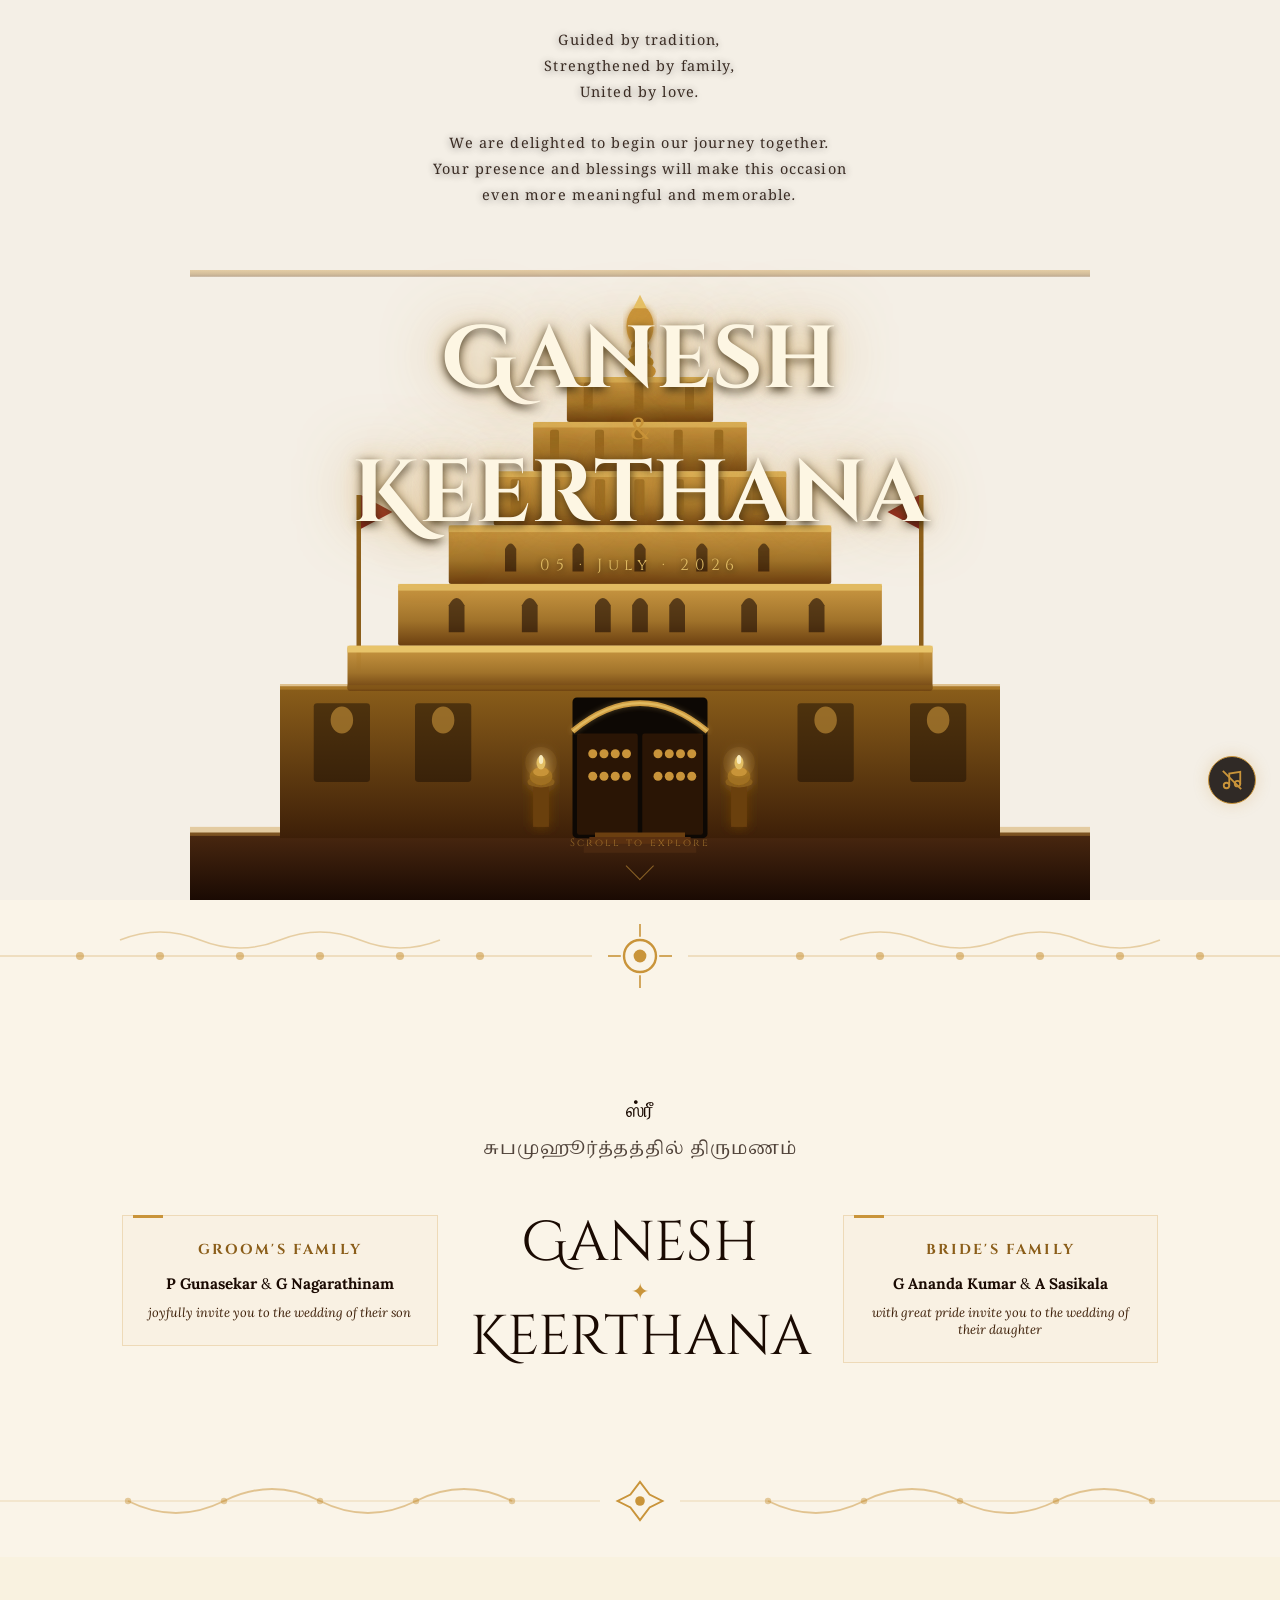
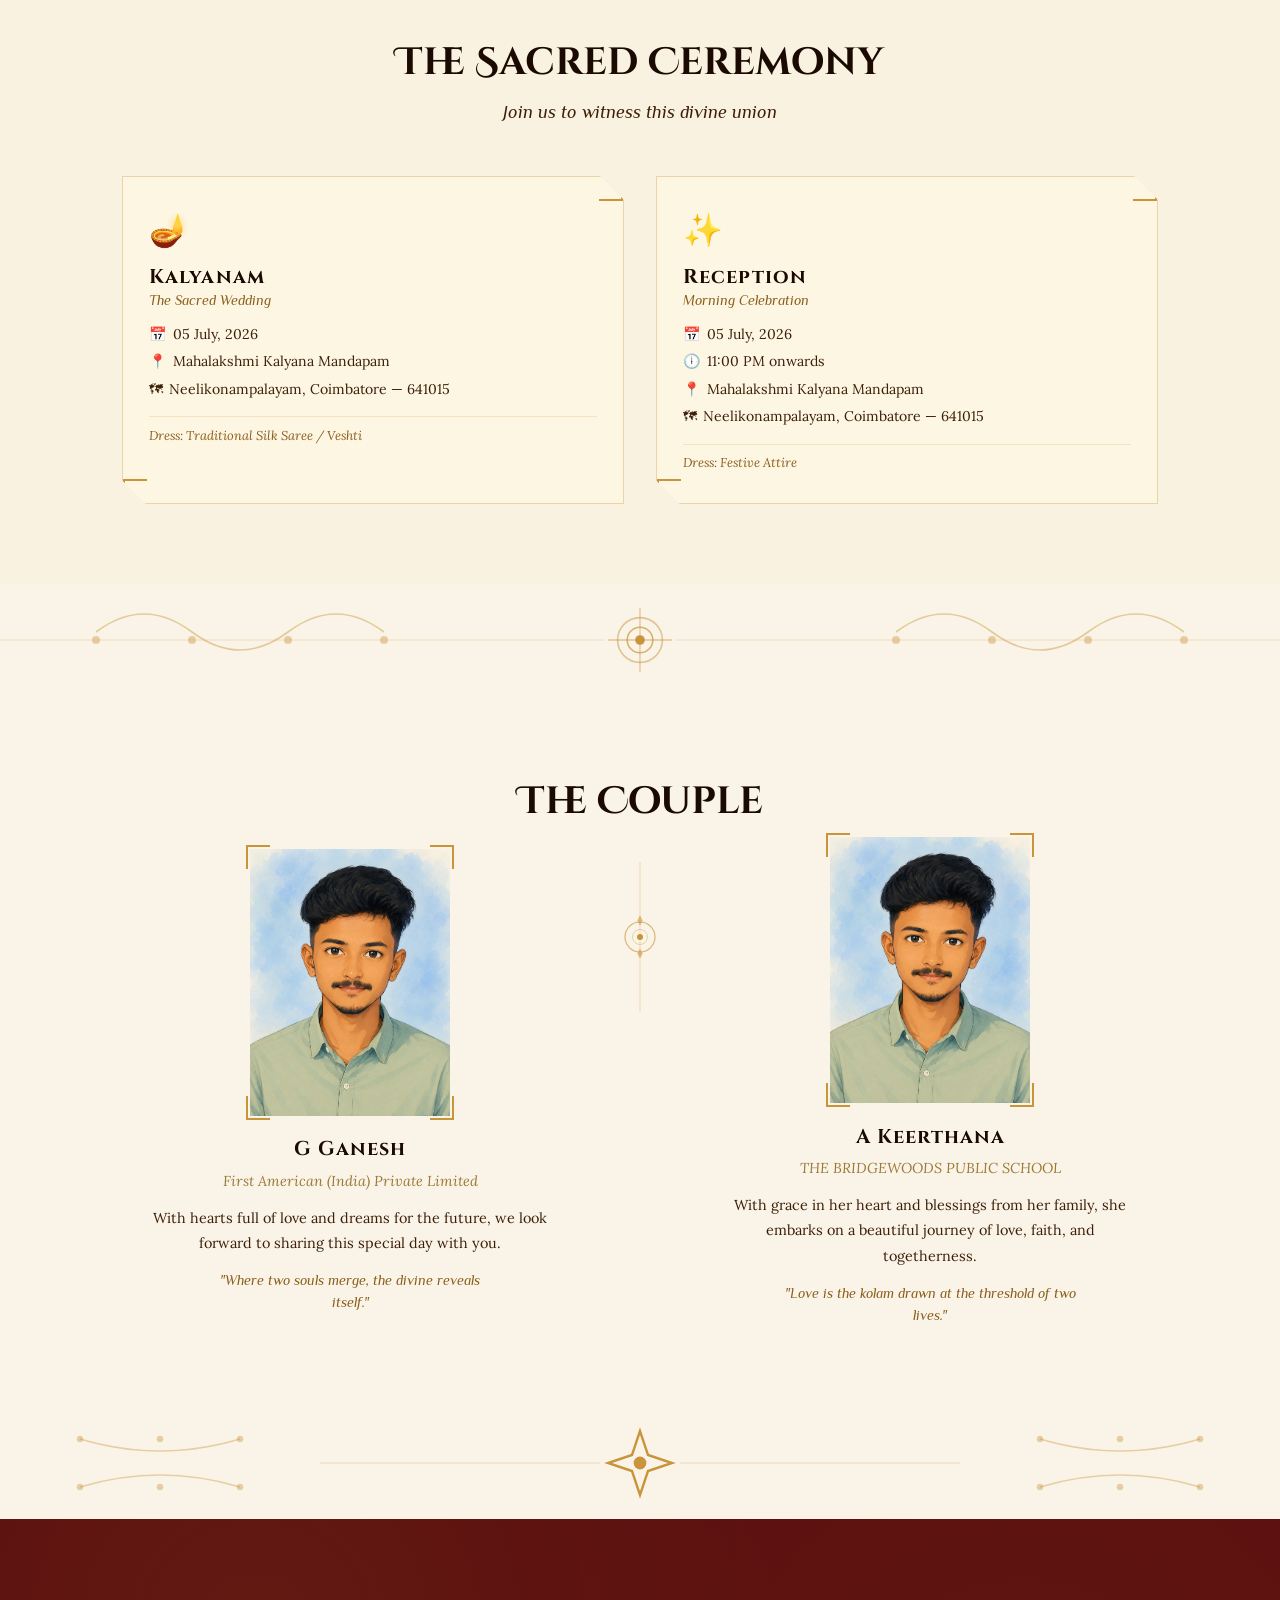
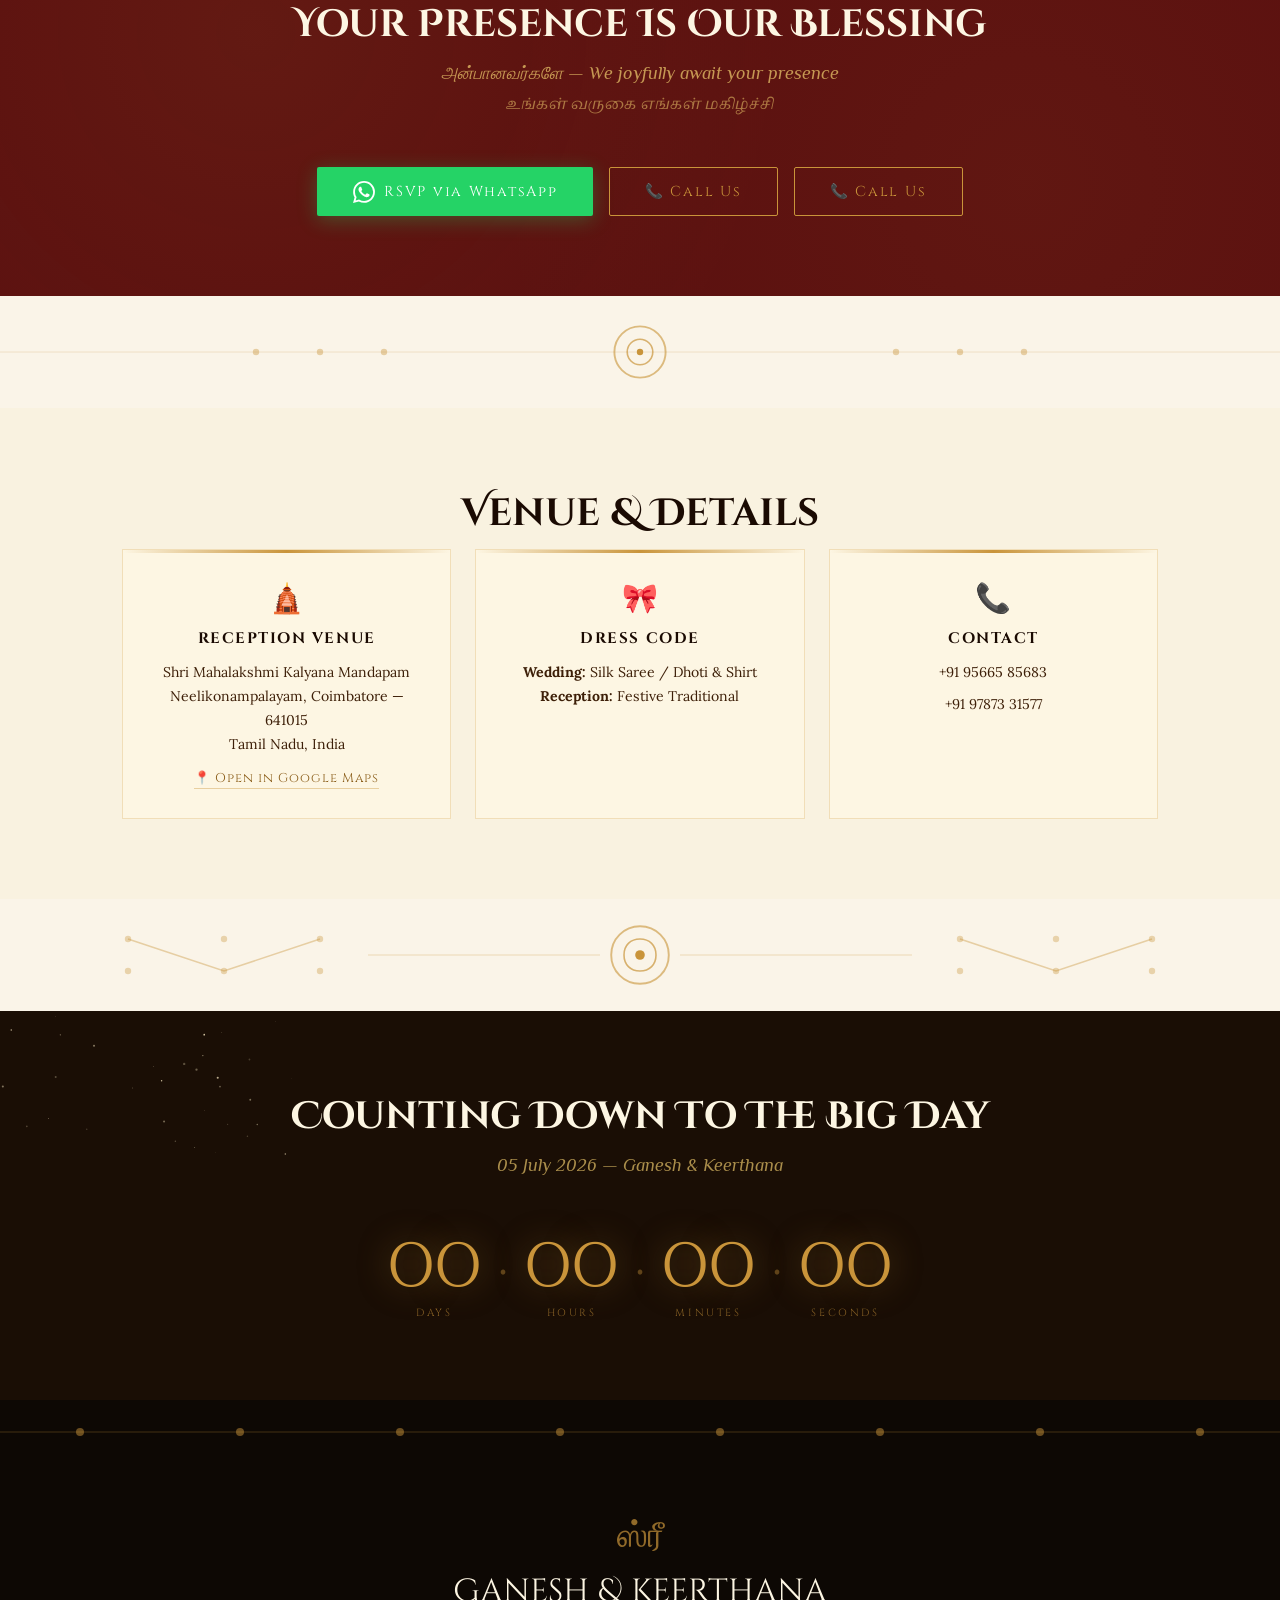
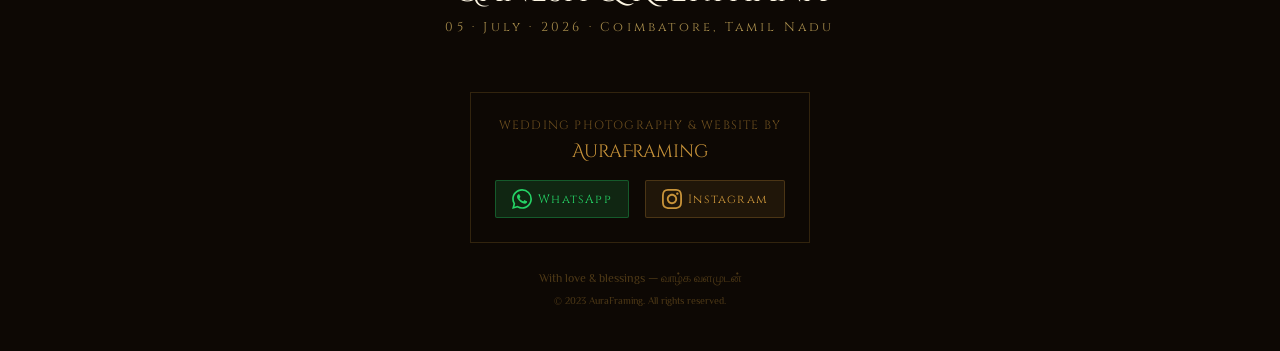
==== commit 0ffb29f1: "Start music after invitation opens" ====
--- a/invitation.html
+++ b/invitation.html
@@ -411,23 +411,32 @@
 
     <div class="couple-grid">
 
-      <!-- Groom -->
-      <div class="person-card reveal-item">
-        <div class="photo-frame">
-          <div class="photo-placeholder">
-            <img src="images/groom.jpg" alt="G Ganesh">
-            </div>
-          </div>
-          <div class="frame-corner tl"></div>
-          <div class="frame-corner tr"></div>
-          <div class="frame-corner bl"></div>
-          <div class="frame-corner br"></div>
-        </div>
-        <h3 class="person-name">G Ganesh</h3>
-        <p class="person-bio">First American (India) Private Limited</p>
-        <p class="person-bio">With hearts full of love and dreams for the future, we look forward to sharing this special day with you.</p>
-        <blockquote class="person-quote">"Where two souls merge, the divine reveals itself."</blockquote>
-      </div>
+<div class="person-card reveal-item">
+  <div class="photo-frame">
+
+    <div class="photo-placeholder">
+      <img src="images/groom.jpg" alt="G Ganesh">
+    </div>
+
+    <div class="frame-corner tl"></div>
+    <div class="frame-corner tr"></div>
+    <div class="frame-corner bl"></div>
+    <div class="frame-corner br"></div>
+
+  </div>
+
+  <h3 class="person-name">G Ganesh</h3>
+  <p class="person-role">First American (India) Private Limited</p>
+
+  <p class="person-bio">
+    With hearts full of love and dreams for the future, we look forward
+    to sharing this special day with you.
+  </p>
+
+  <blockquote class="person-quote">
+    "Where two souls merge, the divine reveals itself."
+  </blockquote>
+</div>
 
       <!-- Centre ornament -->
       <div class="couple-center-ornament reveal-item">
@@ -444,22 +453,32 @@
       </div>
 
       <!-- Bride -->
-      <div class="person-card reveal-item">
-        <div class="photo-frame">
-          <div class="photo-placeholder">
-            <img src="images/bride.jpg" alt="A Keerthana">
-            </div>
-          </div>
-          <div class="frame-corner tl"></div>
-          <div class="frame-corner tr"></div>
-          <div class="frame-corner bl"></div>
-          <div class="frame-corner br"></div>
-        </div>
-        <h3 class="person-name">A Keerthana </h3>
-        <p class="person-bio">THE BRIDGEWOODS PUBLIC SCHOOL</p>
-        <p class="person-bio">With grace in her heart and blessings from her family, she embarks on a beautiful journey of love, faith, and togetherness.</p>
-        <blockquote class="person-quote">"Love is the kolam drawn at the threshold of two lives."</blockquote>
-      </div>
+
+<div class="person-card reveal-item">
+  <div class="photo-frame">
+
+    <div class="photo-placeholder">
+      <img src="images/groom.jpg" alt="G Ganesh">
+    </div>
+
+    <div class="frame-corner tl"></div>
+    <div class="frame-corner tr"></div>
+    <div class="frame-corner bl"></div>
+    <div class="frame-corner br"></div>
+
+  </div>
+
+  <h3 class="person-name">A Keerthana</h3>
+  <p class="person-role">THE BRIDGEWOODS PUBLIC SCHOOL</p>
+
+  <p class="person-bio">
+    With grace in her heart and blessings from her family, she embarks on a beautiful journey of love, faith, and togetherness.
+  </p>
+
+  <blockquote class="person-quote">
+    "Love is the kolam drawn at the threshold of two lives."
+  </blockquote>
+</div>
 
     </div>
   </div>
--- a/css/style.css
+++ b/css/style.css
@@ -914,4 +914,22 @@
 
 #hero{
     background:#f4efe6 !important;
+}
+.person-role{
+    color:#9b7a35;
+    font-size:.9rem;
+    margin-bottom:1rem;
+    font-style:italic;
+}
+
+.person-quote{
+    text-align:center;
+    border-left:none;
+    padding-left:0;
+    max-width:300px;
+    margin:0 auto;
+}
+.person-card{
+    max-width:400px;
+    margin:auto;
 }
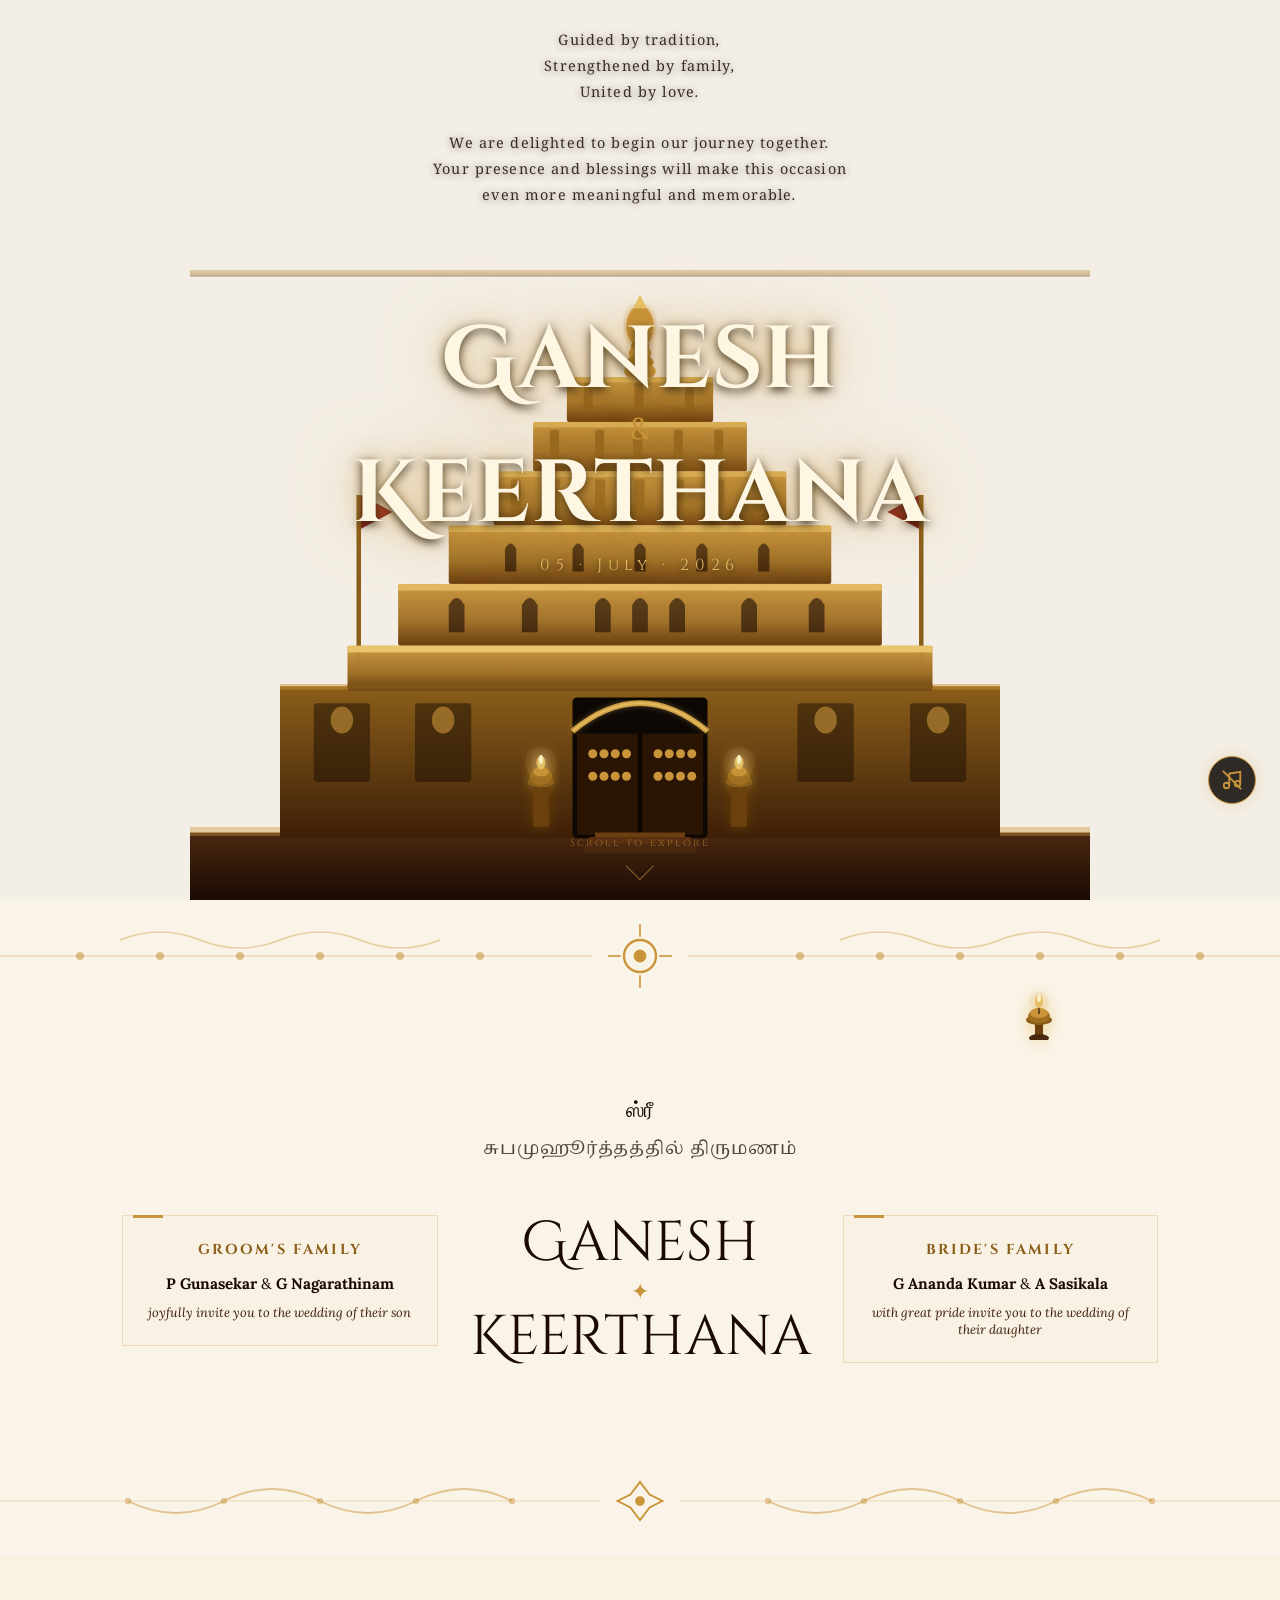
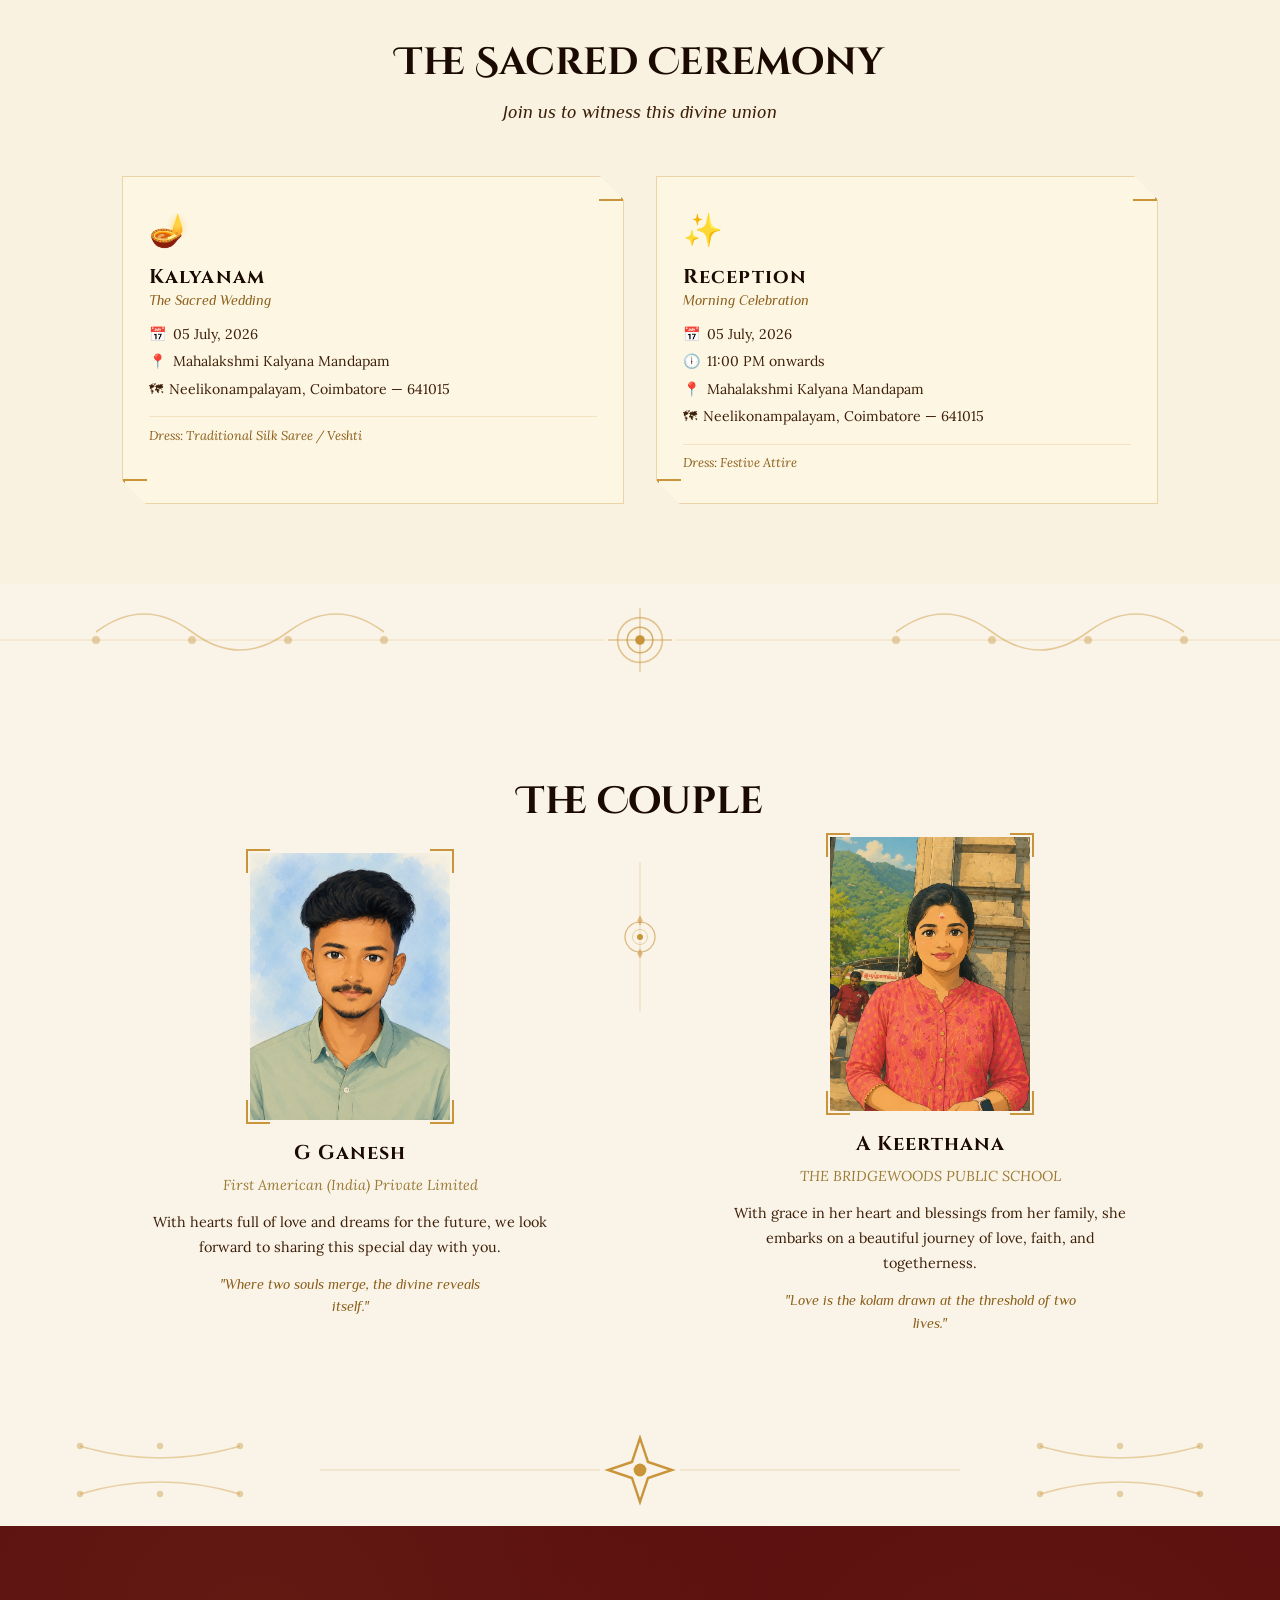
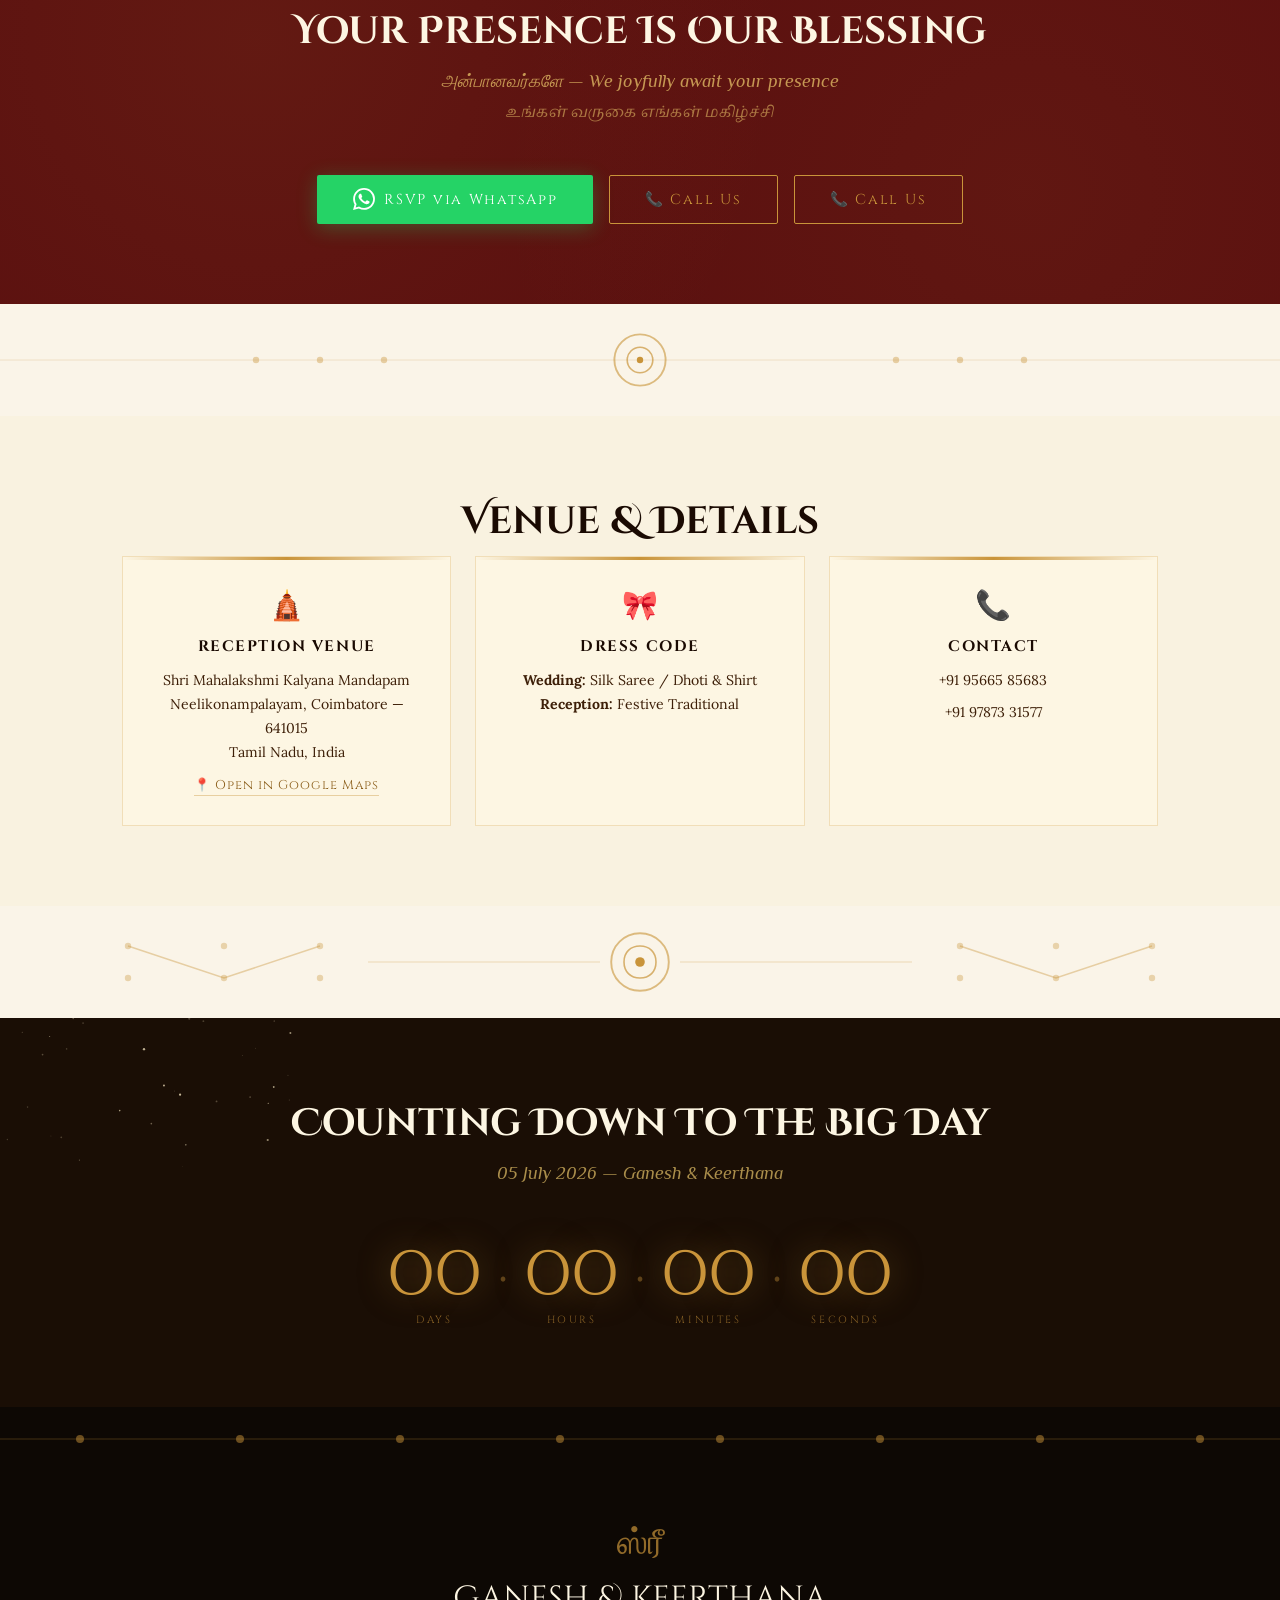
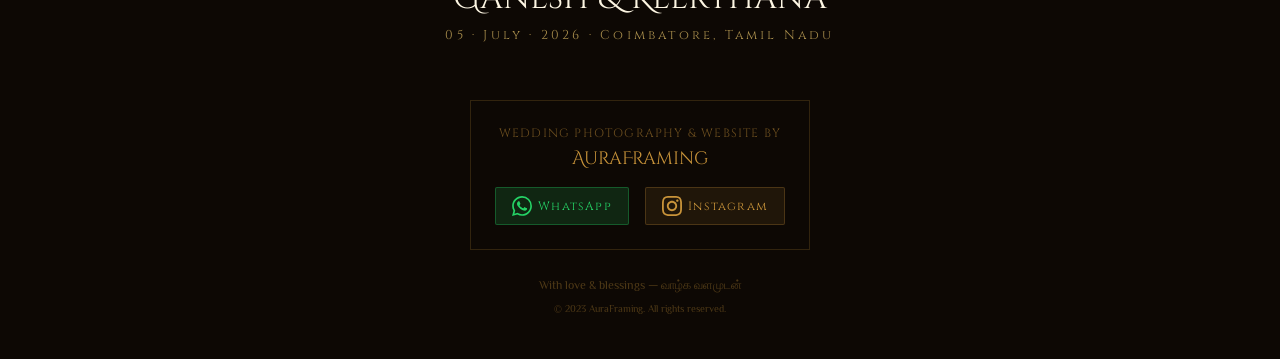
==== commit d7dd3629: "Start music after invitation opens" ====
--- a/invitation.html
+++ b/invitation.html
@@ -458,7 +458,7 @@
   <div class="photo-frame">
 
     <div class="photo-placeholder">
-      <img src="images/groom.jpg" alt="G Ganesh">
+      <img src="images/bride.jpg" alt="G Ganesh">
     </div>
 
     <div class="frame-corner tl"></div>
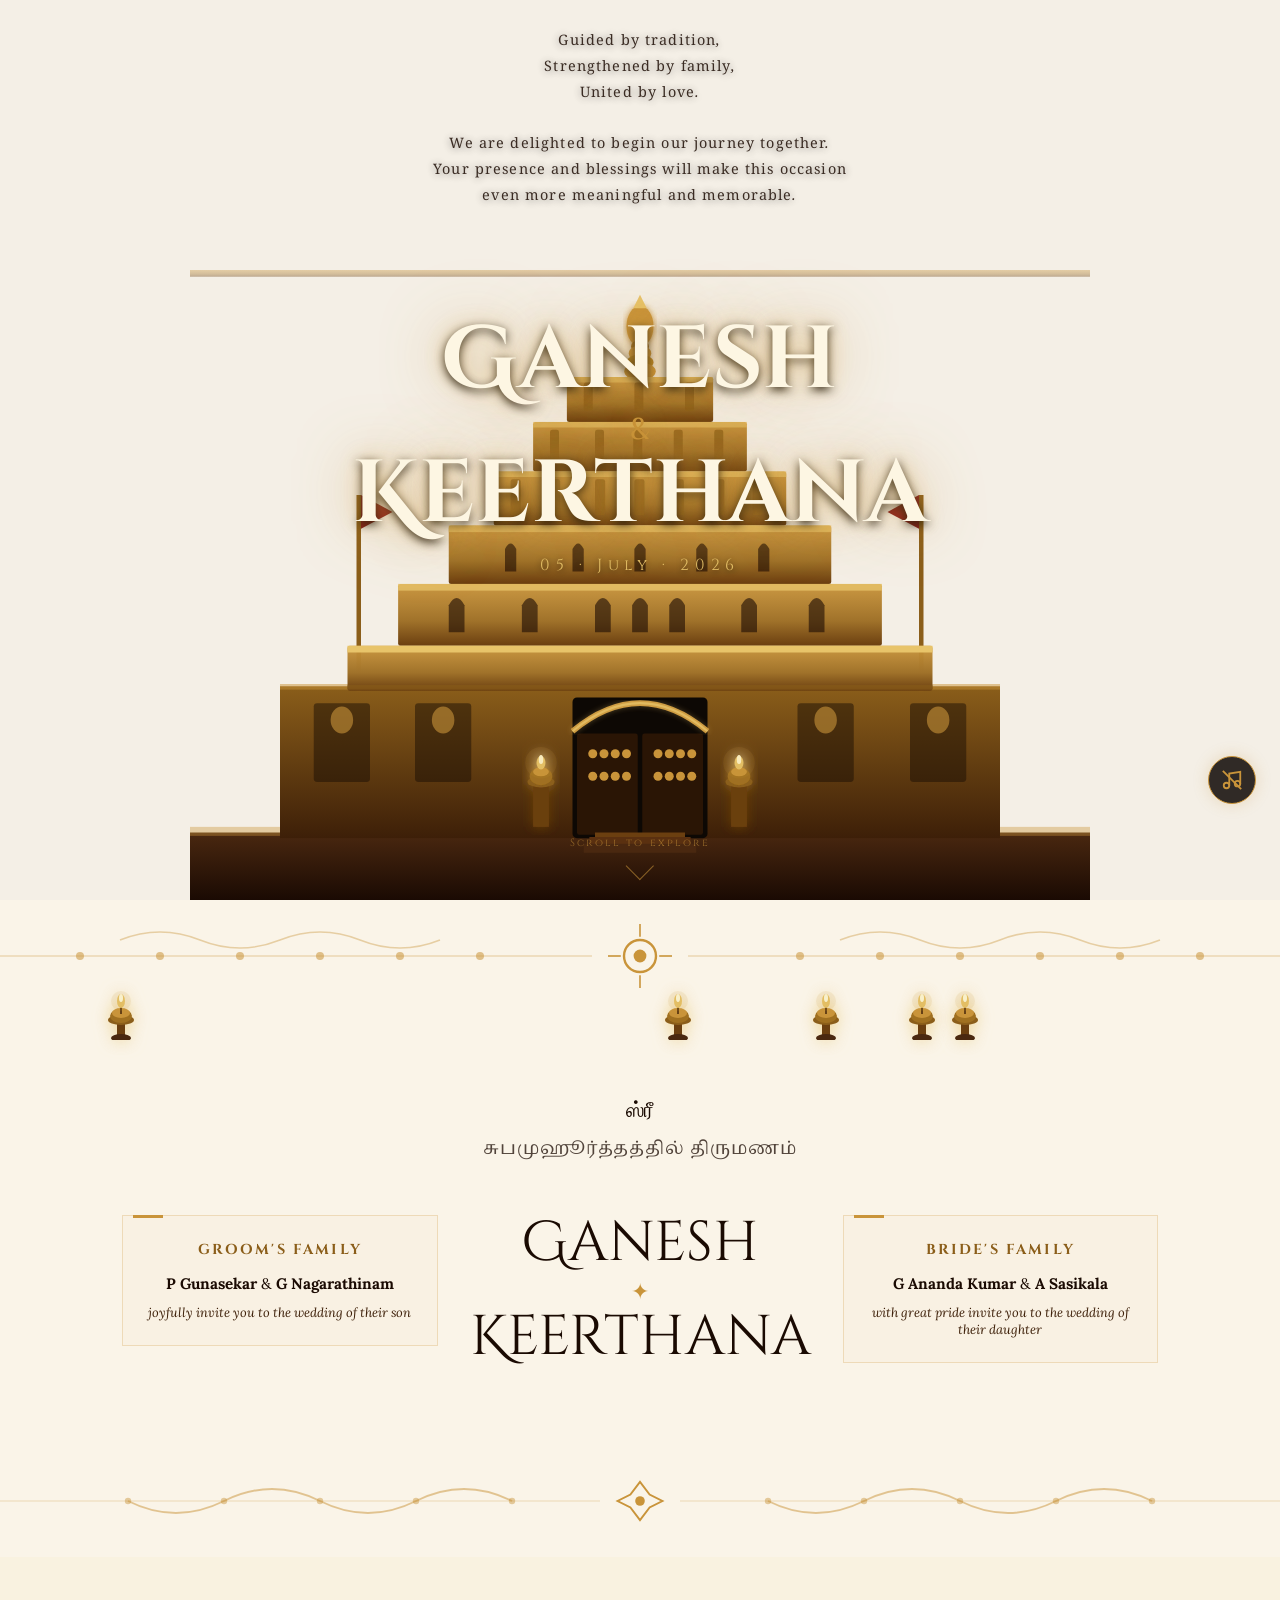
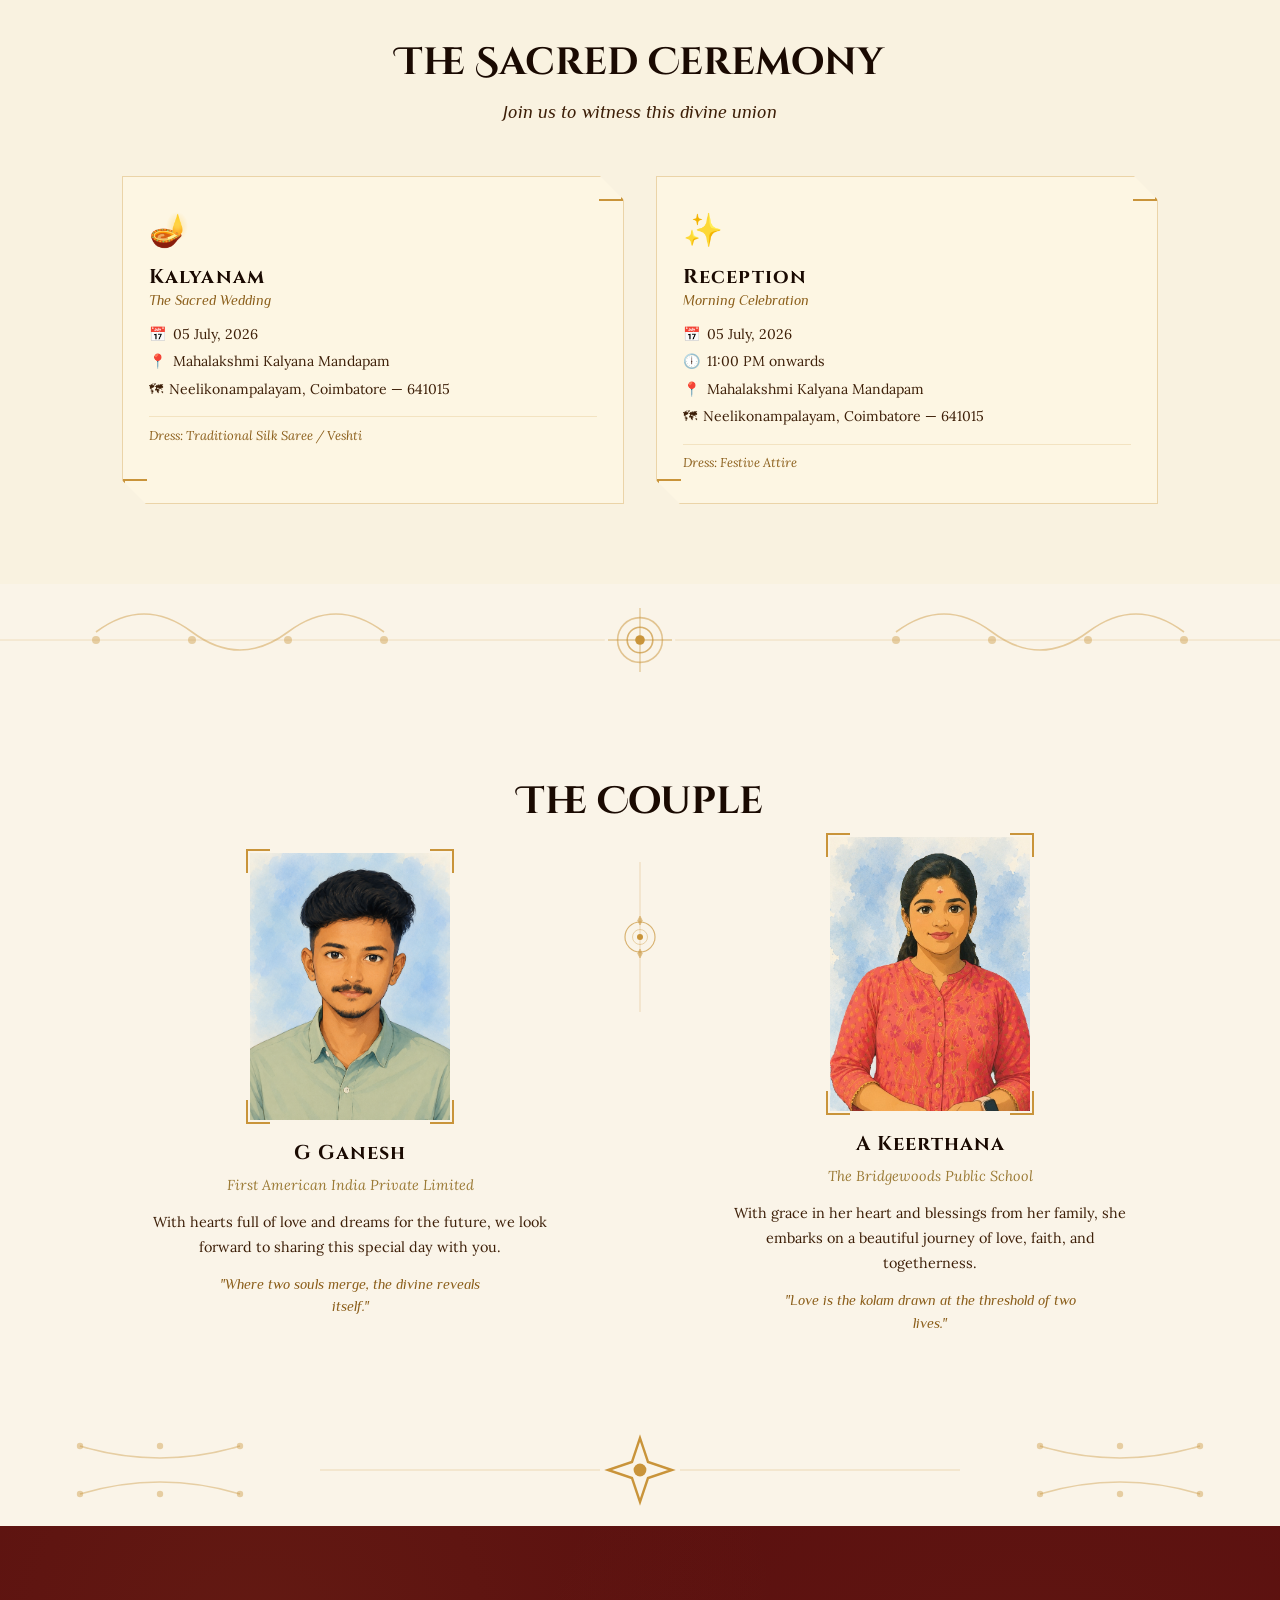
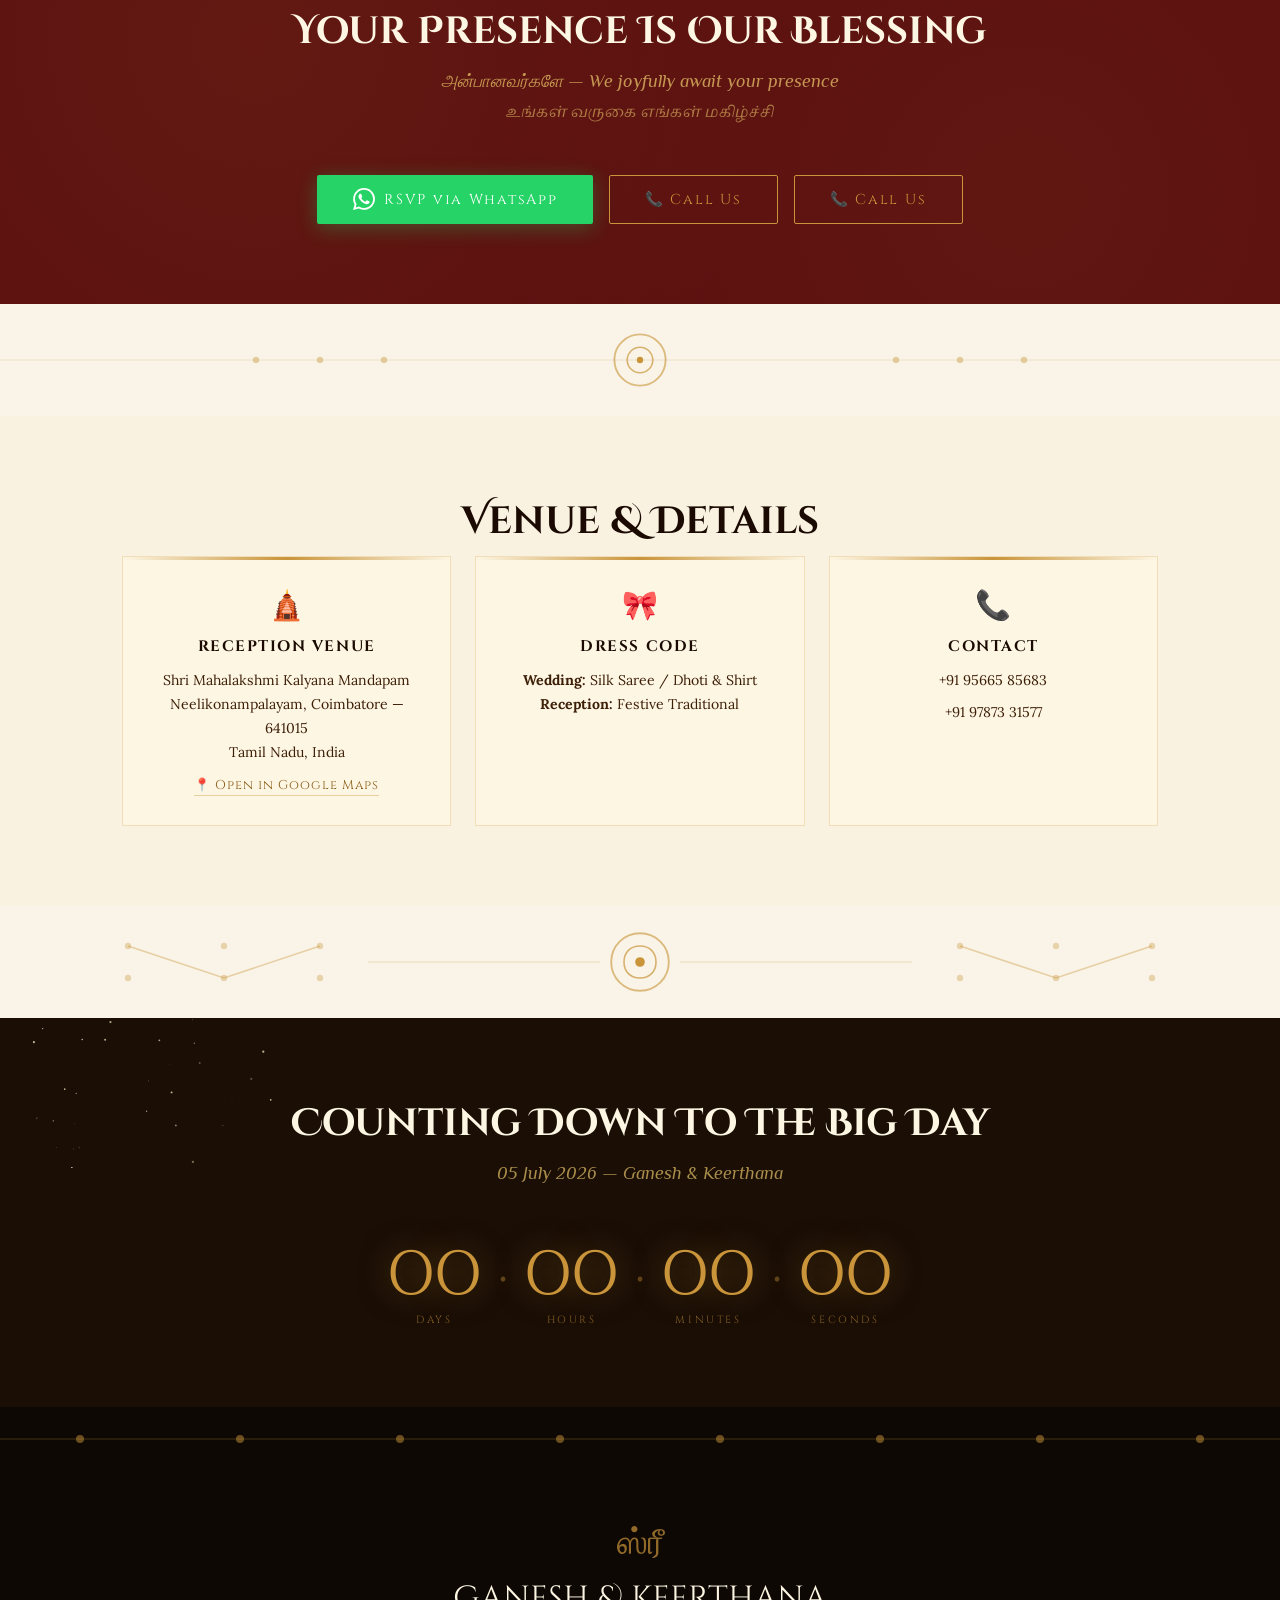
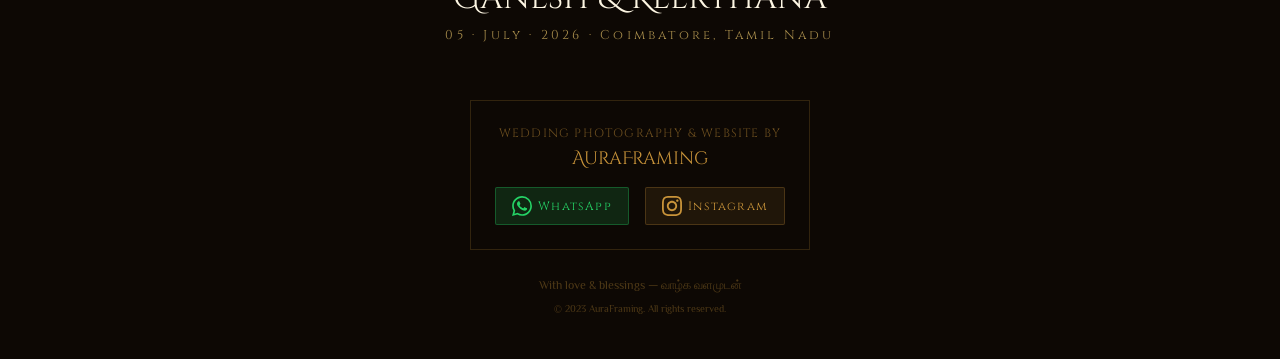
==== commit 4c816e85: "Start music after invitation opens" ====
--- a/invitation.html
+++ b/invitation.html
@@ -426,7 +426,7 @@
   </div>
 
   <h3 class="person-name">G Ganesh</h3>
-  <p class="person-role">First American (India) Private Limited</p>
+  <p class="person-role">First American India Private Limited</p>
 
   <p class="person-bio">
     With hearts full of love and dreams for the future, we look forward
@@ -469,7 +469,7 @@
   </div>
 
   <h3 class="person-name">A Keerthana</h3>
-  <p class="person-role">THE BRIDGEWOODS PUBLIC SCHOOL</p>
+  <p class="person-role">The Bridgewoods Public School</p>
 
   <p class="person-bio">
     With grace in her heart and blessings from her family, she embarks on a beautiful journey of love, faith, and togetherness.
